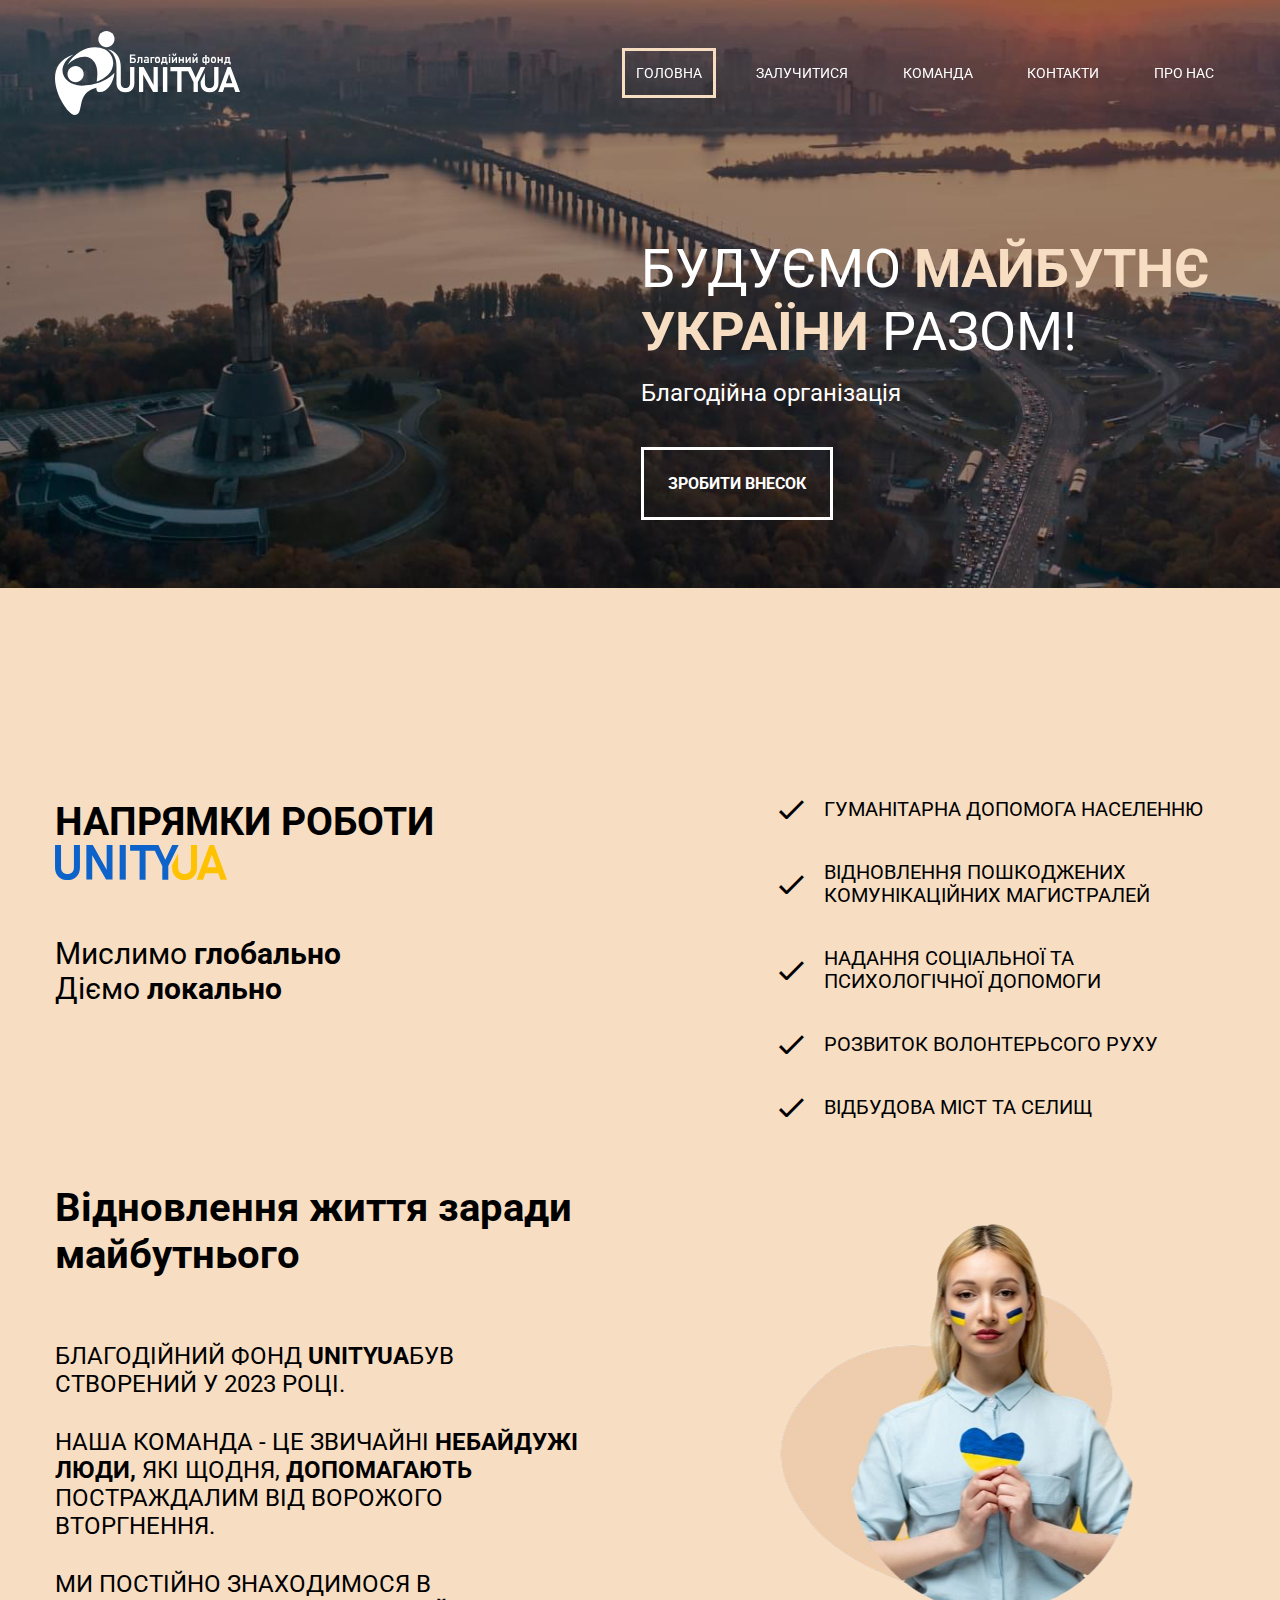
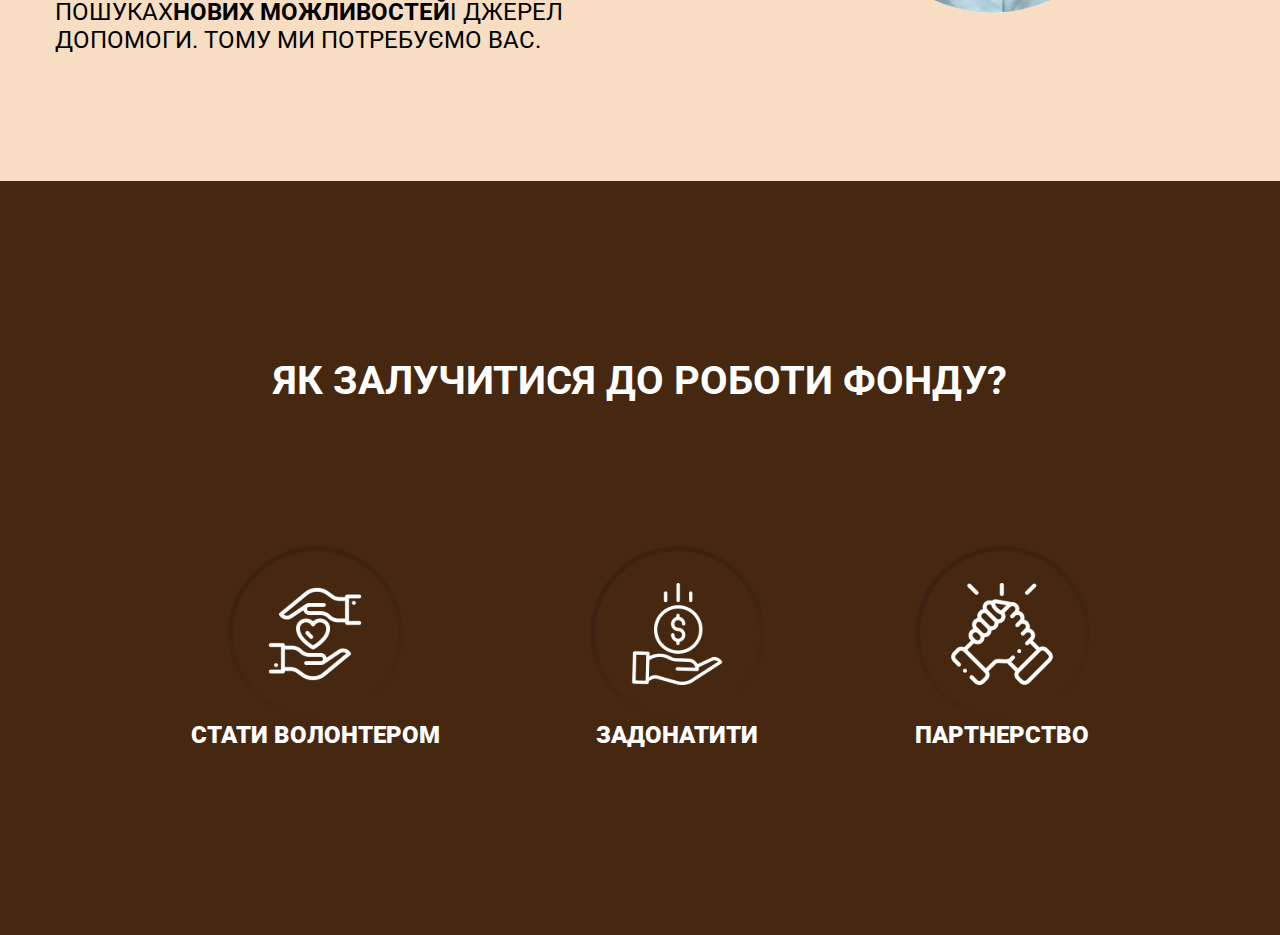
==== home.html @ 09c3c8ae "Add files via upload" ====
<!DOCTYPE html>
<html lang="en">

<head>
	<title>HomePage</title>
	<meta charset="UTF-8">
	<meta name="format-detection" content="telephone=no">
	<!-- <style>body{opacity: 0;}</style> -->
	<link rel="stylesheet" href="css/style.min.css?_v=20231229231020">
	<link rel="shortcut icon" href="favicon.ico">
	<!-- <meta name="robots" content="noindex, nofollow"> -->
	<meta name="viewport" content="width=device-width, initial-scale=1.0">
</head>

<body>
	<div class="wrapper">
		<header class="header">
			<div class="header__container">
				<a href="#" class="header__logo"><img src="img/logo.svg" alt=""></a>
				<div class="header__menu menu">
					<nav class="menu__body">
						<ul class="menu__list">
							<li class="menu__item"><a href="" class="menu__link active">Головна</a></li>
							<li class="menu__item"><a href="" class="menu__link">залучитися</a></li>
							<li class="menu__item"><a href="" class="menu__link">команда</a></li>
							<li class="menu__item"><a href="" class="menu__link">Контакти</a></li>
							<li class="menu__item"><a href="" class="menu__link">Про нас
								</a></li>
						</ul>
					</nav>
					<button type="button" class="menu__icon icon-menu"><span></span></button>
				</div>
			</div>
		</header>
		<main class="page">
			<section class="main-block">
				<div class="main-block__bg">
					<img src="img/main-block/bg.jpg" alt="bg">
				</div>
				<div class="main-block__container">
					<div class="main-block__content">
						<h1 class="main-block__title">Будуємо <span>майбутнє України </span>разом!</h1>
						<div class="main-block__label">Благодійна організація </div>
						<button type="button" class="main-block__btn">ЗРОБИТИ ВНЕСОК</button>
					</div>
				</div>
			</section>
			<section class="job-direction">
				<div class="job-direction__container">
					<div class="job-direction__row">
						<div class="job-direction__left-side">
							<h2 class="job-direction__title">Напрямки роботи<br>
								<img src="img/job-direction/unityua.svg" alt="image">
							</h2>
							<div class="job-direction__phrase">Мислимо <span>глобально</span></div>
							<div class="job-direction__phrase">Діємо <span>локально</span></div>
						</div>
						<div class="job-direction__items">
							<div class="job-direction__item _icon-check">
								Гуманітарна допомога
								населенню
							</div>
							<div class="job-direction__item _icon-check">
								Відновлення пошкоджених
								комунікаційних магистралей
							</div>
							<div class="job-direction__item _icon-check">
								Надання соціальної та
								психологічної допомоги
							</div>
							<div class="job-direction__item _icon-check">
								Розвиток волонтерьсого руху
							</div>
							<div class="job-direction__item _icon-check">
								Відбудова міст та селищ
							</div>
						</div>
					</div>
					<div class="job-direction__row">
						<div class="job-direction__info info-job">
							<h3 class="info-job__title">Відновлення життя заради майбутнього</h3>
							<div class="info-job__text">
								<p>Благодійний фонд <span>UnityUA</span>був створений у 2023 році.</p>
								<p>Наша команда - це звичайні <span>небайдужі люди,</span> які щодня, <span>допомагають </span>постраждалим від ворожого вторгнення. </p>
								<p>Ми постійно знаходимося в пошуках<span>нових можливостей</span>і джерел допомоги. Тому ми потребуємо вас.</p>
							</div>
						</div>
						<img src="img/job-direction/girl.png" class="job-direction__image" alt="girl">
					</div>
				</div>
			</section>
			<section class="fond-steps">
				<div class="fond-steps__container">
					<h2 class="fond-steps__title">Як залучитися до роботи фонду?</h2>
					<div class="fond-steps__items">
						<div class="fond-steps__item">
							<div class="fond-steps__icon">
								<img src="img/fond-steps/volunteering.svg" alt="icon">
							</div>
							<div class="fond-steps__label">Стати волонтером</div>
						</div>
						<div class="fond-steps__item">
							<div class="fond-steps__icon">
								<img src="img/fond-steps/donate.svg" alt="icon">
							</div>
							<div class="fond-steps__label">Задонатити</div>
						</div>
						<div class="fond-steps__item">
							<div class="fond-steps__icon">
								<img src="img/fond-steps/partnership.svg" alt="icon">
							</div>
							<div class="fond-steps__label">Партнерство</div>
						</div>
					</div>
				</div>
			</section>
		</main>
		<footer class="footer">
			<div class="footer__container">
			</div>
		</footer>
	</div>
	<script src="js/app.min.js?_v=20231229231020"></script>
</body>

</html>
---- css/style.min.css ----
@charset "UTF-8";@import url(https://fonts.googleapis.com/css?family=Roboto:regular,700&display=swap);@import url(https://fonts.googleapis.com/css?family=Inter:regular,700,900&display=swap);@font-face{font-family:icons;font-display:swap;src:url(../fonts/icons.woff2) format("woff2"),url(../fonts/icons.woff) format("woff");font-weight:400;font-style:normal}[class*=_icon-]:before{font-family:icons;font-style:normal;font-weight:400;font-variant:normal;text-transform:none;line-height:1;-webkit-font-smoothing:antialiased;-moz-osx-font-smoothing:grayscale}[class*=_icon-]:before{display:block}._icon-check:before{content:"\e900"}._icon-fb:before{content:"\e901"}._icon-inst:before{content:"\e902"}*{padding:0;margin:0;border:0}*,::after,::before{-webkit-box-sizing:border-box;box-sizing:border-box}::after,::before{display:inline-block}body,html{height:100%;min-width:375px}body{color:#000;line-height:1;font-family:Roboto;font-size:1rem;-ms-text-size-adjust:100%;-moz-text-size-adjust:100%;-webkit-text-size-adjust:100%;-webkit-font-smoothing:antialiased;-moz-osx-font-smoothing:grayscale}button,input,textarea{font-family:Roboto;font-size:inherit;line-height:inherit}button{cursor:pointer;color:inherit;background-color:transparent}a{display:inline-block;color:inherit;text-decoration:none}ul li{list-style:none}img{vertical-align:top}h1,h2,h3,h4,h5,h6{font-weight:inherit;font-size:inherit}body{background-color:#f7ddc2}.lock body{overflow:hidden;-ms-touch-action:none;touch-action:none;-ms-scroll-chaining:none;overscroll-behavior:none}.wrapper{min-height:100%;display:-webkit-box;display:-ms-flexbox;display:flex;-webkit-box-orient:vertical;-webkit-box-direction:normal;-ms-flex-direction:column;flex-direction:column;overflow:hidden}.wrapper>main{-webkit-box-flex:1;-ms-flex:1 1 auto;flex:1 1 auto}.wrapper>*{min-width:0}[class*=__container]{max-width:75rem;margin:0 auto;padding:0 .9375rem}.menu__list{display:-webkit-box;display:-ms-flexbox;display:flex;-webkit-box-align:center;-ms-flex-align:center;align-items:center;-ms-flex-wrap:wrap;flex-wrap:wrap}.menu__link{color:#fff;font-size:14px;font-weight:400;line-height:normal;text-transform:uppercase;padding:1.125rem .875rem}.menu-open .menu__link{color:#000}.menu__link.active{outline:3px solid #f7ddc2}.icon-menu{display:none}.ibg{width:100%;height:100%;-o-object-fit:cover;object-fit:cover}.ibg--top{-o-object-position:top;object-position:top}.ibg--bottom{-o-object-position:bottom;object-position:bottom}.ibg--left{-o-object-position:left;object-position:left}.ibg--right{-o-object-position:right;object-position:right}.ibg--contain{-o-object-fit:contain;object-fit:contain}.header{position:fixed;width:100%;z-index:50;left:0;top:0;-webkit-transition:all .3s;transition:all .3s}.header._header-scroll{background-color:rgba(0,0,0,.3490196078);-webkit-backdrop-filter:blur(10px);backdrop-filter:blur(10px)}.header__container{min-height:9.125rem;padding-top:.3125rem;padding-bottom:.3125rem;display:-webkit-box;display:-ms-flexbox;display:flex;-webkit-box-align:center;-ms-flex-align:center;align-items:center;-webkit-box-pack:justify;-ms-flex-pack:justify;justify-content:space-between;-webkit-column-gap:1.5625rem;-moz-column-gap:1.5625rem;column-gap:1.5625rem}._header-scroll .header__container{min-height:4.375rem}.header__logo{position:relative;z-index:1}.header__logo img{max-width:100%}.main-block{position:relative}.main-block__bg{position:absolute;width:100%;height:100%;top:0;left:0}.main-block__bg img{position:absolute;width:100%;height:100%;top:0;left:0;-o-object-fit:cover;object-fit:cover;-o-object-position:top;object-position:top}.main-block__container{position:relative;z-index:1;padding-bottom:5.3125%}.main-block__content{margin-left:auto;max-width:36.5rem}.main-block__title{opacity:0;-webkit-transform:translate(0,100px);-ms-transform:translate(0,100px);transform:translate(0,100px);-webkit-transition:all 1s;transition:all 1s;color:#fff;font-weight:400;line-height:normal;text-transform:uppercase}.loaded .main-block__title{opacity:1;-webkit-transform:translate(0,0);-ms-transform:translate(0,0);transform:translate(0,0)}.main-block__title span{color:#f7ddc2;font-weight:700;line-height:normal;text-transform:uppercase}.main-block__title:not(:last-child){margin-bottom:1rem}.main-block__label{opacity:0;-webkit-transform:translate(0,100px);-ms-transform:translate(0,100px);transform:translate(0,100px);-webkit-transition:all 1.45s;transition:all 1.45s;color:#fff;font-weight:400;line-height:normal}.loaded .main-block__label{opacity:1;-webkit-transform:translate(0,0);-ms-transform:translate(0,0);transform:translate(0,0)}.main-block__btn{-webkit-transition:all .3s;transition:all .3s;border:3px solid #fff;color:#fff;font-weight:700;line-height:normal}.loaded .main-block__btn{-webkit-animation:animation .75s linear;animation:animation .75s linear}.job-direction__container{display:-ms-grid;display:grid}.job-direction__row:nth-child(1){display:-webkit-box;display:-ms-flexbox;display:flex;-webkit-box-align:start;-ms-flex-align:start;align-items:flex-start;-webkit-box-pack:justify;-ms-flex-pack:justify;justify-content:space-between}.job-direction__row:nth-child(2){display:-webkit-box;display:-ms-flexbox;display:flex;-webkit-box-align:center;-ms-flex-align:center;align-items:center}.job-direction__title{color:#000;font-weight:700;line-height:normal;text-transform:uppercase}.job-direction__title img{max-width:100%}.job-direction__phrase{color:#000;font-weight:400;line-height:normal}.job-direction__phrase span{font-weight:700}.job-direction__items{max-width:27.875rem;display:-ms-grid;display:grid}.job-direction__item{display:-webkit-box;display:-ms-flexbox;display:flex;-webkit-box-align:center;-ms-flex-align:center;align-items:center;color:#000;font-weight:400;line-height:normal;text-transform:uppercase}.job-direction__info{max-width:48.125rem;width:100%;position:relative;z-index:1}.job-direction__image{text-align:center;max-width:100%}.info-job{display:-ms-grid;display:grid}.info-job__title{color:#000;font-weight:700;line-height:normal}.info-job__text{max-width:33.75rem;display:-ms-grid;display:grid;color:#000;font-weight:400;line-height:normal;text-transform:uppercase}.info-job__text span{font-weight:700}.fond-steps{background-color:#462710}.fond-steps__title{color:#fff;text-align:center;font-weight:700;line-height:normal;text-transform:uppercase}.fond-steps__items{display:-webkit-box;display:-ms-flexbox;display:flex;-webkit-box-align:center;-ms-flex-align:center;align-items:center;-webkit-box-pack:center;-ms-flex-pack:center;justify-content:center;-ms-flex-wrap:wrap;flex-wrap:wrap;row-gap:1.5625rem}.fond-steps__item{display:-webkit-box;display:-ms-flexbox;display:flex;-webkit-box-orient:vertical;-webkit-box-direction:normal;-ms-flex-direction:column;flex-direction:column;-webkit-box-pack:center;-ms-flex-pack:center;justify-content:center;-webkit-box-align:center;-ms-flex-align:center;align-items:center}.fond-steps__icon{display:-webkit-box;display:-ms-flexbox;display:flex;-webkit-box-pack:center;-ms-flex-pack:center;justify-content:center;-webkit-box-align:center;-ms-flex-align:center;align-items:center;width:10.9375rem;height:10.9375rem;-webkit-box-flex:0;-ms-flex:0 0 10.9375rem;flex:0 0 10.9375rem;background:url(../img/fond-steps/circle.svg) 0 0/100% no-repeat}.fond-steps__icon img{max-width:100%}.fond-steps__label{color:#fff;font-weight:900;line-height:normal;text-transform:uppercase}@-webkit-keyframes animation{0%{opacity:0;-webkit-transform:translate(0,100px);transform:translate(0,100px)}100%{opacity:1;-webkit-transform:translate(0,0);transform:translate(0,0)}}@keyframes animation{0%{opacity:0;-webkit-transform:translate(0,100px);transform:translate(0,100px)}100%{opacity:1;-webkit-transform:translate(0,0);transform:translate(0,0)}}@media (min-width:47.99875em){.job-direction__image{-webkit-transform:translate(-14%,0);-ms-transform:translate(-14%,0);transform:translate(-14%,0)}}@media (min-width:62em){.header__logo img{width:11.5625rem}}@media (min-width:75em){.menu__list{-webkit-column-gap:2rem;-moz-column-gap:2rem;column-gap:2rem}.main-block__container{padding-top:14.8125rem}.main-block__title{font-size:3.375rem}.main-block__title span{font-size:3.375rem}.main-block__label{font-size:1.5rem}.main-block__label:not(:last-child){margin-bottom:2.5rem}.main-block__btn{padding:1.5rem}.job-direction__container{padding-top:13.125rem}.job-direction__container{padding-bottom:7.9375rem}.job-direction__container{row-gap:4.0625rem}.job-direction__row:nth-child(1){-webkit-column-gap:1.875rem;-moz-column-gap:1.875rem;column-gap:1.875rem}.job-direction__title:not(:last-child){margin-bottom:2.75rem}.job-direction__items{row-gap:2.5rem}.info-job{row-gap:4rem}.info-job__title{font-size:2.5rem}.info-job__text{row-gap:1.875rem}.info-job__text{font-size:1.5rem}.fond-steps__container{padding-top:11rem}.fond-steps__container{padding-bottom:11.625rem}.fond-steps__title{font-size:2.5rem}.fond-steps__title:not(:last-child){margin-bottom:8.875rem}.fond-steps__items{-webkit-column-gap:9.375rem;-moz-column-gap:9.375rem;column-gap:9.375rem}.fond-steps__label{font-size:1.5rem}}@media (min-width:120em){.menu__link{padding-top:1.125rem}.menu__link{padding-bottom:1.125rem}.menu__link{padding-left:.875rem}.menu__link{padding-right:.875rem}.job-direction__title{font-size:3.25rem}.job-direction__title img{width:18.25rem}.job-direction__phrase{font-size:2.5rem}.job-direction__item{font-size:1.5rem}.job-direction__item{-webkit-column-gap:1.5rem;-moz-column-gap:1.5rem;column-gap:1.5rem}.job-direction__item::before{font-size:1.5rem}}@media (max-width:62em){.menu__link{padding-top:.75rem}.menu__link{padding-bottom:.75rem}.menu__link{padding-left:.625rem}.menu__link{padding-right:.625rem}}@media (max-width:48em){.header__logo img{width:6.25rem}.job-direction__item{font-size:1rem}}@media (max-width:56.25em){.job-direction__title{font-size:2rem}.job-direction__title img{width:6.25rem}.job-direction__phrase{font-size:1.5rem}.job-direction__item{-webkit-column-gap:1rem;-moz-column-gap:1rem;column-gap:1rem}.job-direction__item::before{font-size:1rem}}@media (max-width:47.99875em){.menu__body{position:fixed;width:100%;height:100vh;left:-100%;top:0;overflow:auto;padding:5.625rem .9375rem .9375rem 1.875rem;-webkit-transition:left .3s;transition:left .3s;background-color:#fff}.menu__body::before{content:"";position:fixed;width:100%;height:4.375rem;left:-100%;top:0;-webkit-transition:left .3s;transition:left .3s;z-index:2;background-color:#463d42}.menu-open .menu__body{left:0}.menu-open .menu__body::before{left:0}.menu__list{-webkit-box-orient:vertical;-webkit-box-direction:normal;-ms-flex-direction:column;flex-direction:column;row-gap:1.5625rem}.menu__link{font-size:1.25rem}.icon-menu{display:block;position:relative;width:1.875rem;height:1.125rem;z-index:5}.icon-menu span,.icon-menu::after,.icon-menu::before{content:"";-webkit-transition:all .3s ease 0s;transition:all .3s ease 0s;right:0;position:absolute;width:100%;height:.125rem;background-color:#fff}.icon-menu::before{top:0}.icon-menu::after{bottom:0}.icon-menu span{top:calc(50% - .0625rem)}.menu-open .icon-menu span{width:0}.menu-open .icon-menu::before{top:calc(50% - .0625rem);-webkit-transform:rotate(-45deg);-ms-transform:rotate(-45deg);transform:rotate(-45deg)}.menu-open .icon-menu::after{bottom:calc(50% - .0625rem);-webkit-transform:rotate(45deg);-ms-transform:rotate(45deg);transform:rotate(45deg)}.header__container{min-height:4.375rem}.job-direction__row:nth-child(1){-webkit-box-orient:vertical;-webkit-box-direction:normal;-ms-flex-direction:column;flex-direction:column;row-gap:1.25rem}.job-direction__row:nth-child(2){-webkit-box-orient:vertical;-webkit-box-direction:normal;-ms-flex-direction:column;flex-direction:column;row-gap:1.25rem}.job-direction__info{-webkit-box-ordinal-group:3;-ms-flex-order:2;order:2}.job-direction__image{-webkit-box-ordinal-group:2;-ms-flex-order:1;order:1}}@media (max-width:47.99875em) and (any-hover:none){.icon-menu{cursor:default}}@media (max-width:23.4375em){.menu__list{-webkit-column-gap:1.75rem;-moz-column-gap:1.75rem;column-gap:1.75rem}.main-block__container{padding-top:12.5rem}.main-block__title{font-size:2.25rem}.main-block__title span{font-size:2.25rem}.main-block__label{font-size:1.125rem}.main-block__label:not(:last-child){margin-bottom:1.5625rem}.main-block__btn{padding:1rem}.job-direction__container{padding-top:2.8125rem}.job-direction__container{padding-bottom:3.75rem}.job-direction__container{row-gap:1.875rem}.job-direction__row:nth-child(1){-webkit-column-gap:1.25rem;-moz-column-gap:1.25rem;column-gap:1.25rem}.job-direction__title:not(:last-child){margin-bottom:1.5625rem}.job-direction__items{row-gap:1.25rem}.info-job{row-gap:1.5625rem}.info-job__title{font-size:1.75rem}.info-job__text{row-gap:.9375rem}.info-job__text{font-size:1rem}.fond-steps__container{padding-top:2.1875rem}.fond-steps__container{padding-bottom:2.1875rem}.fond-steps__title{font-size:1.25rem}.fond-steps__title:not(:last-child){margin-bottom:1.875rem}.fond-steps__items{-webkit-column-gap:1.25rem;-moz-column-gap:1.25rem;column-gap:1.25rem}.fond-steps__label{font-size:1.25rem}}@media (min-width:23.4375em) and (max-width:75em){@supports ((-moz-column-gap:clamp(1.75rem ,1.6363636364rem + 0.4848484848vw ,2rem)) or (column-gap:clamp(1.75rem ,1.6363636364rem + 0.4848484848vw ,2rem))){.menu__list{-webkit-column-gap:clamp(1.75rem ,1.6363636364rem + .4848484848vw ,2rem);-moz-column-gap:clamp(1.75rem ,1.6363636364rem + .4848484848vw ,2rem);column-gap:clamp(1.75rem ,1.6363636364rem + .4848484848vw ,2rem)}}@supports not ((-moz-column-gap:clamp(1.75rem ,1.6363636364rem + 0.4848484848vw ,2rem)) or (column-gap:clamp(1.75rem ,1.6363636364rem + 0.4848484848vw ,2rem))){.menu__list{-webkit-column-gap:calc(1.75rem + .25 * (100vw - 23.4375rem)/ 51.5625);-moz-column-gap:calc(1.75rem + .25 * (100vw - 23.4375rem)/ 51.5625);column-gap:calc(1.75rem + .25 * (100vw - 23.4375rem)/ 51.5625)}}@supports (padding-top:clamp(12.5rem ,11.4488636364rem + 4.4848484848vw ,14.8125rem)){.main-block__container{padding-top:clamp(12.5rem ,11.4488636364rem + 4.4848484848vw ,14.8125rem)}}@supports not (padding-top:clamp(12.5rem ,11.4488636364rem + 4.4848484848vw ,14.8125rem)){.main-block__container{padding-top:calc(12.5rem + 2.3125 * (100vw - 23.4375rem)/ 51.5625)}}@supports (font-size:clamp(2.25rem ,1.7386363636rem + 2.1818181818vw ,3.375rem)){.main-block__title{font-size:clamp(2.25rem ,1.7386363636rem + 2.1818181818vw ,3.375rem)}}@supports not (font-size:clamp(2.25rem ,1.7386363636rem + 2.1818181818vw ,3.375rem)){.main-block__title{font-size:calc(2.25rem + 1.125 * (100vw - 23.4375rem)/ 51.5625)}}@supports (font-size:clamp(2.25rem ,1.7386363636rem + 2.1818181818vw ,3.375rem)){.main-block__title span{font-size:clamp(2.25rem ,1.7386363636rem + 2.1818181818vw ,3.375rem)}}@supports not (font-size:clamp(2.25rem ,1.7386363636rem + 2.1818181818vw ,3.375rem)){.main-block__title span{font-size:calc(2.25rem + 1.125 * (100vw - 23.4375rem)/ 51.5625)}}@supports (font-size:clamp(1.125rem ,0.9545454545rem + 0.7272727273vw ,1.5rem)){.main-block__label{font-size:clamp(1.125rem ,.9545454545rem + .7272727273vw ,1.5rem)}}@supports not (font-size:clamp(1.125rem ,0.9545454545rem + 0.7272727273vw ,1.5rem)){.main-block__label{font-size:calc(1.125rem + .375 * (100vw - 23.4375rem)/ 51.5625)}}@supports (margin-bottom:clamp(1.5625rem ,1.1363636364rem + 1.8181818182vw ,2.5rem)){.main-block__label:not(:last-child){margin-bottom:clamp(1.5625rem ,1.1363636364rem + 1.8181818182vw ,2.5rem)}}@supports not (margin-bottom:clamp(1.5625rem ,1.1363636364rem + 1.8181818182vw ,2.5rem)){.main-block__label:not(:last-child){margin-bottom:calc(1.5625rem + .9375 * (100vw - 23.4375rem)/ 51.5625)}}@supports (padding:clamp(1rem ,0.7727272727rem + 0.9696969697vw ,1.5rem)){.main-block__btn{padding:clamp(1rem ,.7727272727rem + .9696969697vw ,1.5rem)}}@supports not (padding:clamp(1rem ,0.7727272727rem + 0.9696969697vw ,1.5rem)){.main-block__btn{padding:calc(1rem + .5 * (100vw - 23.4375rem)/ 51.5625)}}@supports (padding-top:clamp(2.8125rem ,-1.875rem + 20vw ,13.125rem)){.job-direction__container{padding-top:clamp(2.8125rem ,-1.875rem + 20vw ,13.125rem)}}@supports not (padding-top:clamp(2.8125rem ,-1.875rem + 20vw ,13.125rem)){.job-direction__container{padding-top:calc(2.8125rem + 10.3125 * (100vw - 23.4375rem)/ 51.5625)}}@supports (padding-bottom:clamp(3.75rem ,1.8465909091rem + 8.1212121212vw ,7.9375rem)){.job-direction__container{padding-bottom:clamp(3.75rem ,1.8465909091rem + 8.1212121212vw ,7.9375rem)}}@supports not (padding-bottom:clamp(3.75rem ,1.8465909091rem + 8.1212121212vw ,7.9375rem)){.job-direction__container{padding-bottom:calc(3.75rem + 4.1875 * (100vw - 23.4375rem)/ 51.5625)}}@supports (row-gap:clamp(1.875rem ,0.8806818182rem + 4.2424242424vw ,4.0625rem)){.job-direction__container{row-gap:clamp(1.875rem ,.8806818182rem + 4.2424242424vw ,4.0625rem)}}@supports not (row-gap:clamp(1.875rem ,0.8806818182rem + 4.2424242424vw ,4.0625rem)){.job-direction__container{row-gap:calc(1.875rem + 2.1875 * (100vw - 23.4375rem)/ 51.5625)}}@supports ((-moz-column-gap:clamp(1.25rem ,0.9659090909rem + 1.2121212121vw ,1.875rem)) or (column-gap:clamp(1.25rem ,0.9659090909rem + 1.2121212121vw ,1.875rem))){.job-direction__row:nth-child(1){-webkit-column-gap:clamp(1.25rem ,.9659090909rem + 1.2121212121vw ,1.875rem);-moz-column-gap:clamp(1.25rem ,.9659090909rem + 1.2121212121vw ,1.875rem);column-gap:clamp(1.25rem ,.9659090909rem + 1.2121212121vw ,1.875rem)}}@supports not ((-moz-column-gap:clamp(1.25rem ,0.9659090909rem + 1.2121212121vw ,1.875rem)) or (column-gap:clamp(1.25rem ,0.9659090909rem + 1.2121212121vw ,1.875rem))){.job-direction__row:nth-child(1){-webkit-column-gap:calc(1.25rem + .625 * (100vw - 23.4375rem)/ 51.5625);-moz-column-gap:calc(1.25rem + .625 * (100vw - 23.4375rem)/ 51.5625);column-gap:calc(1.25rem + .625 * (100vw - 23.4375rem)/ 51.5625)}}@supports (margin-bottom:clamp(1.5625rem ,1.0227272727rem + 2.303030303vw ,2.75rem)){.job-direction__title:not(:last-child){margin-bottom:clamp(1.5625rem ,1.0227272727rem + 2.303030303vw ,2.75rem)}}@supports not (margin-bottom:clamp(1.5625rem ,1.0227272727rem + 2.303030303vw ,2.75rem)){.job-direction__title:not(:last-child){margin-bottom:calc(1.5625rem + 1.1875 * (100vw - 23.4375rem)/ 51.5625)}}@supports (row-gap:clamp(1.25rem ,0.6818181818rem + 2.4242424242vw ,2.5rem)){.job-direction__items{row-gap:clamp(1.25rem ,.6818181818rem + 2.4242424242vw ,2.5rem)}}@supports not (row-gap:clamp(1.25rem ,0.6818181818rem + 2.4242424242vw ,2.5rem)){.job-direction__items{row-gap:calc(1.25rem + 1.25 * (100vw - 23.4375rem)/ 51.5625)}}@supports (row-gap:clamp(1.5625rem ,0.4545454545rem + 4.7272727273vw ,4rem)){.info-job{row-gap:clamp(1.5625rem ,.4545454545rem + 4.7272727273vw ,4rem)}}@supports not (row-gap:clamp(1.5625rem ,0.4545454545rem + 4.7272727273vw ,4rem)){.info-job{row-gap:calc(1.5625rem + 2.4375 * (100vw - 23.4375rem)/ 51.5625)}}@supports (font-size:clamp(1.75rem ,1.4090909091rem + 1.4545454545vw ,2.5rem)){.info-job__title{font-size:clamp(1.75rem ,1.4090909091rem + 1.4545454545vw ,2.5rem)}}@supports not (font-size:clamp(1.75rem ,1.4090909091rem + 1.4545454545vw ,2.5rem)){.info-job__title{font-size:calc(1.75rem + .75 * (100vw - 23.4375rem)/ 51.5625)}}@supports (row-gap:clamp(0.9375rem ,0.5113636364rem + 1.8181818182vw ,1.875rem)){.info-job__text{row-gap:clamp(.9375rem ,.5113636364rem + 1.8181818182vw ,1.875rem)}}@supports not (row-gap:clamp(0.9375rem ,0.5113636364rem + 1.8181818182vw ,1.875rem)){.info-job__text{row-gap:calc(.9375rem + .9375 * (100vw - 23.4375rem)/ 51.5625)}}@supports (font-size:clamp(1rem ,0.7727272727rem + 0.9696969697vw ,1.5rem)){.info-job__text{font-size:clamp(1rem ,.7727272727rem + .9696969697vw ,1.5rem)}}@supports not (font-size:clamp(1rem ,0.7727272727rem + 0.9696969697vw ,1.5rem)){.info-job__text{font-size:calc(1rem + .5 * (100vw - 23.4375rem)/ 51.5625)}}@supports (padding-top:clamp(2.1875rem ,-1.8181818182rem + 17.0909090909vw ,11rem)){.fond-steps__container{padding-top:clamp(2.1875rem ,-1.8181818182rem + 17.0909090909vw ,11rem)}}@supports not (padding-top:clamp(2.1875rem ,-1.8181818182rem + 17.0909090909vw ,11rem)){.fond-steps__container{padding-top:calc(2.1875rem + 8.8125 * (100vw - 23.4375rem)/ 51.5625)}}@supports (padding-bottom:clamp(2.1875rem ,-2.1022727273rem + 18.303030303vw ,11.625rem)){.fond-steps__container{padding-bottom:clamp(2.1875rem ,-2.1022727273rem + 18.303030303vw ,11.625rem)}}@supports not (padding-bottom:clamp(2.1875rem ,-2.1022727273rem + 18.303030303vw ,11.625rem)){.fond-steps__container{padding-bottom:calc(2.1875rem + 9.4375 * (100vw - 23.4375rem)/ 51.5625)}}@supports (font-size:clamp(1.25rem ,0.6818181818rem + 2.4242424242vw ,2.5rem)){.fond-steps__title{font-size:clamp(1.25rem ,.6818181818rem + 2.4242424242vw ,2.5rem)}}@supports not (font-size:clamp(1.25rem ,0.6818181818rem + 2.4242424242vw ,2.5rem)){.fond-steps__title{font-size:calc(1.25rem + 1.25 * (100vw - 23.4375rem)/ 51.5625)}}@supports (margin-bottom:clamp(1.875rem ,-1.3068181818rem + 13.5757575758vw ,8.875rem)){.fond-steps__title:not(:last-child){margin-bottom:clamp(1.875rem ,-1.3068181818rem + 13.5757575758vw ,8.875rem)}}@supports not (margin-bottom:clamp(1.875rem ,-1.3068181818rem + 13.5757575758vw ,8.875rem)){.fond-steps__title:not(:last-child){margin-bottom:calc(1.875rem + 7 * (100vw - 23.4375rem)/ 51.5625)}}@supports ((-moz-column-gap:clamp(1.25rem ,-2.4431818182rem + 15.7575757576vw ,9.375rem)) or (column-gap:clamp(1.25rem ,-2.4431818182rem + 15.7575757576vw ,9.375rem))){.fond-steps__items{-webkit-column-gap:clamp(1.25rem ,-2.4431818182rem + 15.7575757576vw ,9.375rem);-moz-column-gap:clamp(1.25rem ,-2.4431818182rem + 15.7575757576vw ,9.375rem);column-gap:clamp(1.25rem ,-2.4431818182rem + 15.7575757576vw ,9.375rem)}}@supports not ((-moz-column-gap:clamp(1.25rem ,-2.4431818182rem + 15.7575757576vw ,9.375rem)) or (column-gap:clamp(1.25rem ,-2.4431818182rem + 15.7575757576vw ,9.375rem))){.fond-steps__items{-webkit-column-gap:calc(1.25rem + 8.125 * (100vw - 23.4375rem)/ 51.5625);-moz-column-gap:calc(1.25rem + 8.125 * (100vw - 23.4375rem)/ 51.5625);column-gap:calc(1.25rem + 8.125 * (100vw - 23.4375rem)/ 51.5625)}}@supports (font-size:clamp(1.25rem ,1.1363636364rem + 0.4848484848vw ,1.5rem)){.fond-steps__label{font-size:clamp(1.25rem ,1.1363636364rem + .4848484848vw ,1.5rem)}}@supports not (font-size:clamp(1.25rem ,1.1363636364rem + 0.4848484848vw ,1.5rem)){.fond-steps__label{font-size:calc(1.25rem + .25 * (100vw - 23.4375rem)/ 51.5625)}}}@media (min-width:62em) and (max-width:120em){@supports (padding-top:clamp(0.75rem ,0.349137931rem + 0.6465517241vw ,1.125rem)){.menu__link{padding-top:clamp(.75rem ,.349137931rem + .6465517241vw ,1.125rem)}}@supports not (padding-top:clamp(0.75rem ,0.349137931rem + 0.6465517241vw ,1.125rem)){.menu__link{padding-top:calc(.75rem + .375 * (100vw - 62rem)/ 58)}}@supports (padding-bottom:clamp(0.75rem ,0.349137931rem + 0.6465517241vw ,1.125rem)){.menu__link{padding-bottom:clamp(.75rem ,.349137931rem + .6465517241vw ,1.125rem)}}@supports not (padding-bottom:clamp(0.75rem ,0.349137931rem + 0.6465517241vw ,1.125rem)){.menu__link{padding-bottom:calc(.75rem + .375 * (100vw - 62rem)/ 58)}}@supports (padding-left:clamp(0.625rem ,0.3577586207rem + 0.4310344828vw ,0.875rem)){.menu__link{padding-left:clamp(.625rem ,.3577586207rem + .4310344828vw ,.875rem)}}@supports not (padding-left:clamp(0.625rem ,0.3577586207rem + 0.4310344828vw ,0.875rem)){.menu__link{padding-left:calc(.625rem + .25 * (100vw - 62rem)/ 58)}}@supports (padding-right:clamp(0.625rem ,0.3577586207rem + 0.4310344828vw ,0.875rem)){.menu__link{padding-right:clamp(.625rem ,.3577586207rem + .4310344828vw ,.875rem)}}@supports not (padding-right:clamp(0.625rem ,0.3577586207rem + 0.4310344828vw ,0.875rem)){.menu__link{padding-right:calc(.625rem + .25 * (100vw - 62rem)/ 58)}}}@media (min-width:48em) and (max-width:62em){@supports (width:clamp(6.25rem ,-11.9642857143rem + 37.9464285714vw ,11.5625rem)){.header__logo img{width:clamp(6.25rem ,-11.9642857143rem + 37.9464285714vw ,11.5625rem)}}@supports not (width:clamp(6.25rem ,-11.9642857143rem + 37.9464285714vw ,11.5625rem)){.header__logo img{width:calc(6.25rem + 5.3125 * (100vw - 48rem)/ 14)}}}@media (min-width:56.25em) and (max-width:120em){@supports (font-size:clamp(2rem ,0.8970588235rem + 1.9607843137vw ,3.25rem)){.job-direction__title{font-size:clamp(2rem ,.8970588235rem + 1.9607843137vw ,3.25rem)}}@supports not (font-size:clamp(2rem ,0.8970588235rem + 1.9607843137vw ,3.25rem)){.job-direction__title{font-size:calc(2rem + 1.25 * (100vw - 56.25rem)/ 63.75)}}@supports (width:clamp(6.25rem ,-4.3382352941rem + 18.8235294118vw ,18.25rem)){.job-direction__title img{width:clamp(6.25rem ,-4.3382352941rem + 18.8235294118vw ,18.25rem)}}@supports not (width:clamp(6.25rem ,-4.3382352941rem + 18.8235294118vw ,18.25rem)){.job-direction__title img{width:calc(6.25rem + 12 * (100vw - 56.25rem)/ 63.75)}}@supports (font-size:clamp(1.5rem ,0.6176470588rem + 1.568627451vw ,2.5rem)){.job-direction__phrase{font-size:clamp(1.5rem ,.6176470588rem + 1.568627451vw ,2.5rem)}}@supports not (font-size:clamp(1.5rem ,0.6176470588rem + 1.568627451vw ,2.5rem)){.job-direction__phrase{font-size:calc(1.5rem + 1 * (100vw - 56.25rem)/ 63.75)}}@supports ((-moz-column-gap:clamp(1rem ,0.5588235294rem + 0.7843137255vw ,1.5rem)) or (column-gap:clamp(1rem ,0.5588235294rem + 0.7843137255vw ,1.5rem))){.job-direction__item{-webkit-column-gap:clamp(1rem ,.5588235294rem + .7843137255vw ,1.5rem);-moz-column-gap:clamp(1rem ,.5588235294rem + .7843137255vw ,1.5rem);column-gap:clamp(1rem ,.5588235294rem + .7843137255vw ,1.5rem)}}@supports not ((-moz-column-gap:clamp(1rem ,0.5588235294rem + 0.7843137255vw ,1.5rem)) or (column-gap:clamp(1rem ,0.5588235294rem + 0.7843137255vw ,1.5rem))){.job-direction__item{-webkit-column-gap:calc(1rem + .5 * (100vw - 56.25rem)/ 63.75);-moz-column-gap:calc(1rem + .5 * (100vw - 56.25rem)/ 63.75);column-gap:calc(1rem + .5 * (100vw - 56.25rem)/ 63.75)}}@supports (font-size:clamp(1rem ,0.5588235294rem + 0.7843137255vw ,1.5rem)){.job-direction__item::before{font-size:clamp(1rem ,.5588235294rem + .7843137255vw ,1.5rem)}}@supports not (font-size:clamp(1rem ,0.5588235294rem + 0.7843137255vw ,1.5rem)){.job-direction__item::before{font-size:calc(1rem + .5 * (100vw - 56.25rem)/ 63.75)}}}@media (min-width:48em) and (max-width:120em){@supports (font-size:clamp(1rem ,0.6666666667rem + 0.6944444444vw ,1.5rem)){.job-direction__item{font-size:clamp(1rem ,.6666666667rem + .6944444444vw ,1.5rem)}}@supports not (font-size:clamp(1rem ,0.6666666667rem + 0.6944444444vw ,1.5rem)){.job-direction__item{font-size:calc(1rem + .5 * (100vw - 48rem)/ 72)}}}@media (any-hover:hover){.menu__link:hover{outline:3px solid #f7ddc2}.main-block__btn:hover{background-color:#fff;color:#000}}
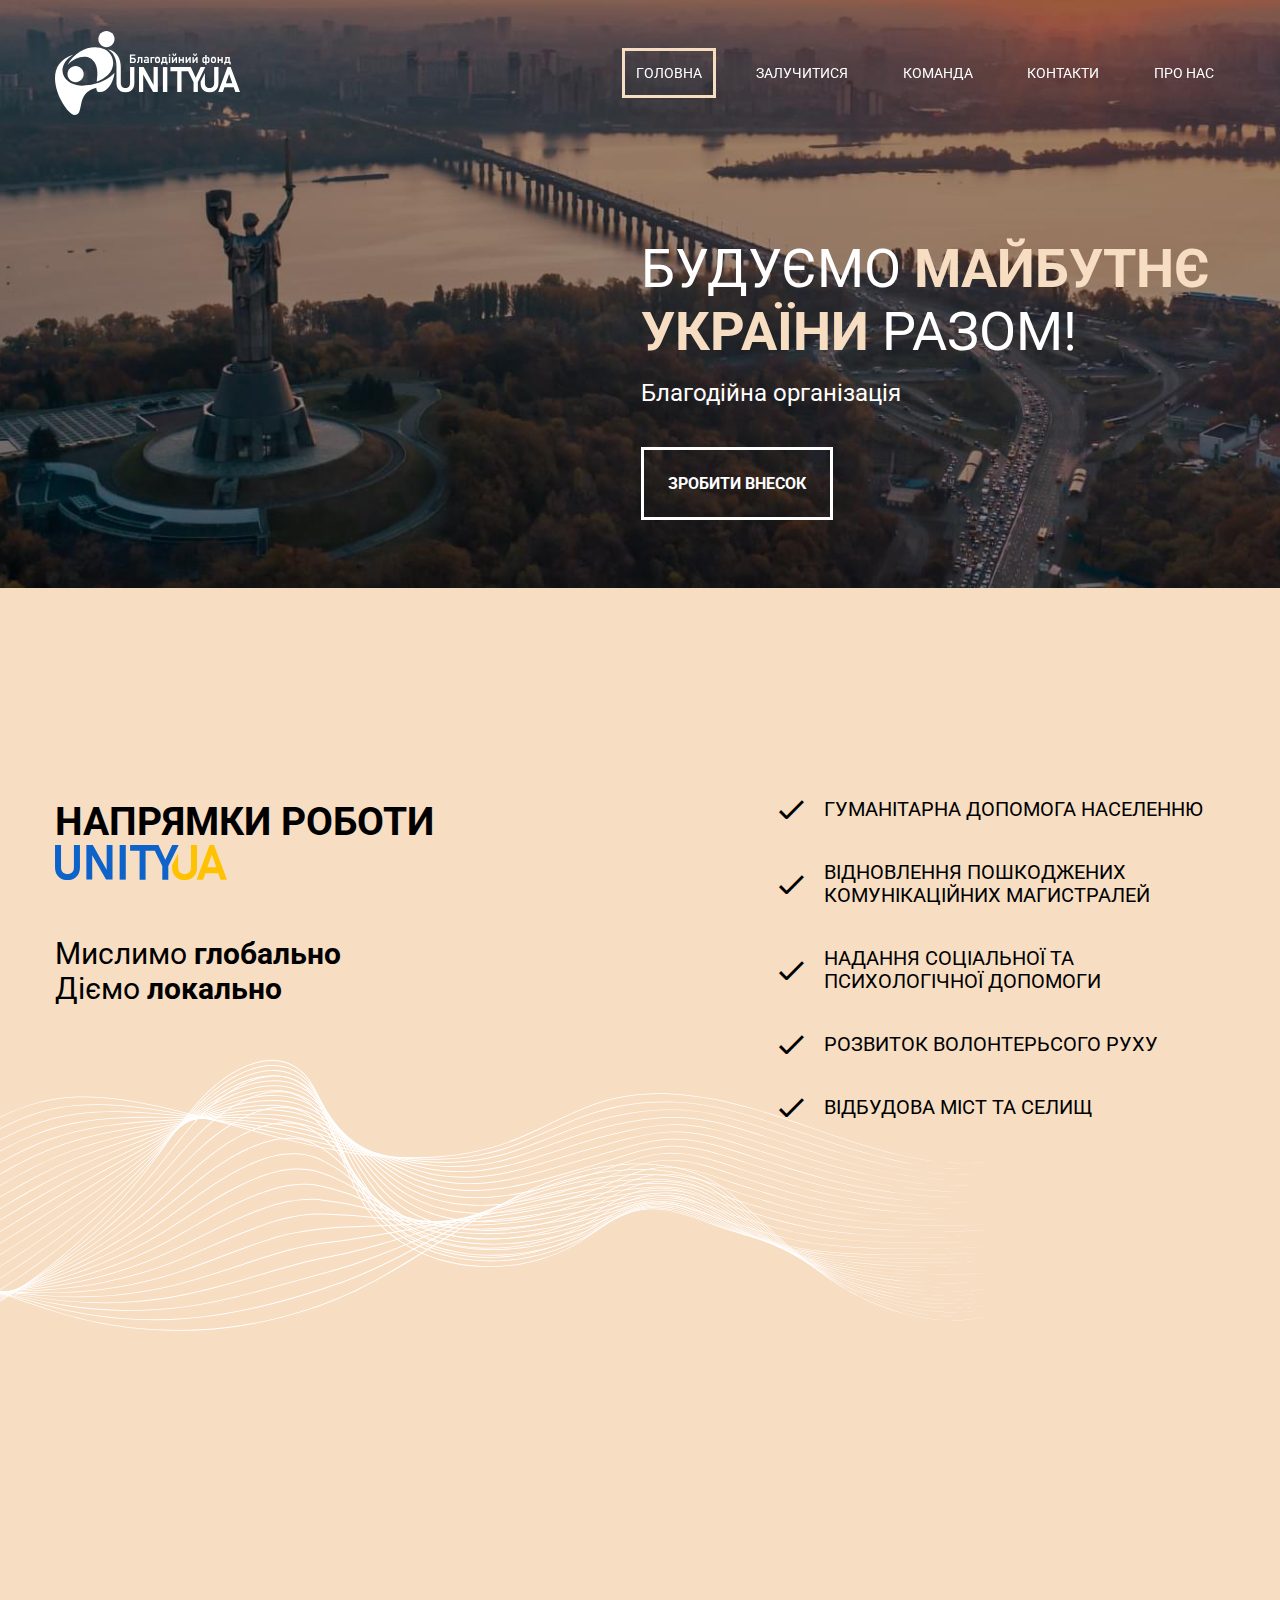
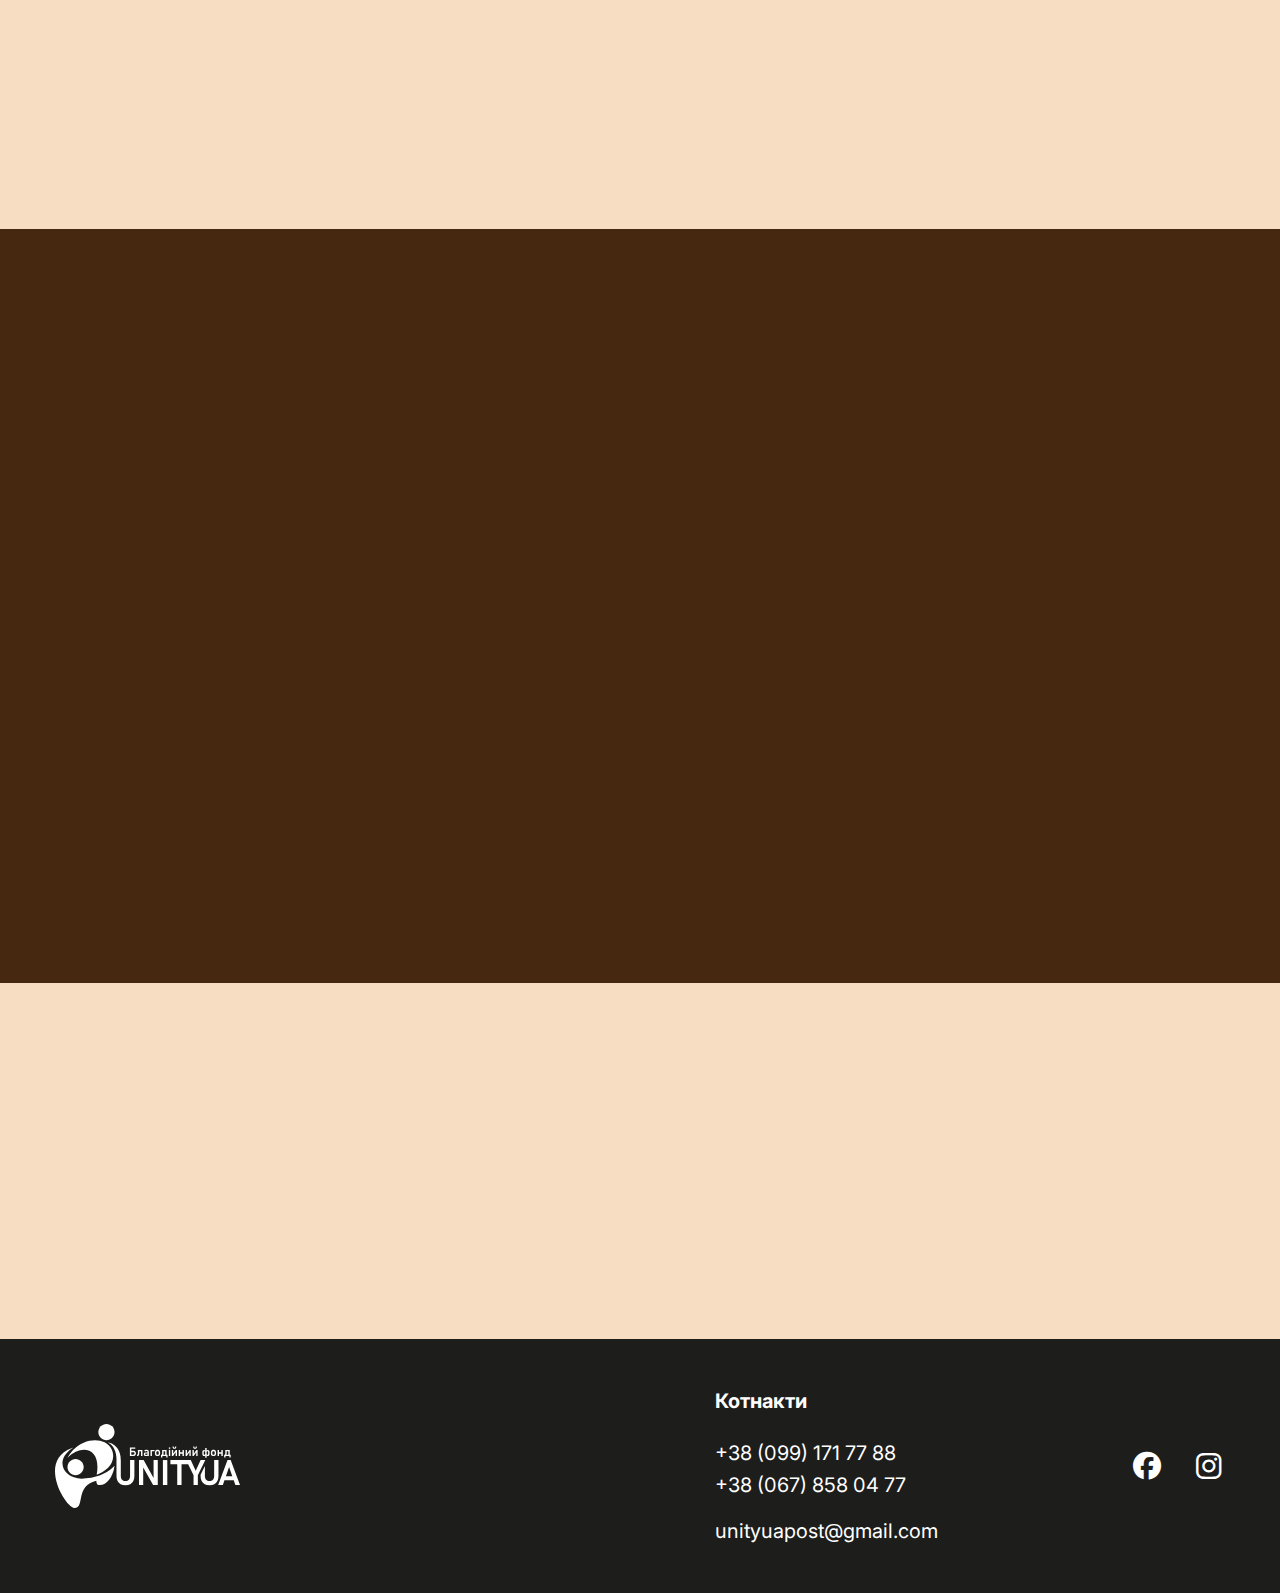
==== commit 3d29ff69: "Add files via upload" ====
--- a/home.html
+++ b/home.html
@@ -6,7 +6,7 @@
 	<meta charset="UTF-8">
 	<meta name="format-detection" content="telephone=no">
 	<!-- <style>body{opacity: 0;}</style> -->
-	<link rel="stylesheet" href="css/style.min.css?_v=20231229231020">
+	<link rel="stylesheet" href="css/style.min.css?_v=20231229235531">
 	<link rel="shortcut icon" href="favicon.ico">
 	<!-- <meta name="robots" content="noindex, nofollow"> -->
 	<meta name="viewport" content="width=device-width, initial-scale=1.0">
@@ -78,34 +78,34 @@
 					</div>
 					<div class="job-direction__row">
 						<div class="job-direction__info info-job">
-							<h3 class="info-job__title">Відновлення життя заради майбутнього</h3>
-							<div class="info-job__text">
+							<h3 data-aos="fade-right" data-aos-duration="1000" data-aos-easing="ease-in-out" data-aos-once="true" class="info-job__title">Відновлення життя заради майбутнього</h3>
+							<div data-aos="fade-up" data-aos-delay="200" data-aos-duration="1000" data-aos-easing="ease-in-out" data-aos-once="true" class="info-job__text">
 								<p>Благодійний фонд <span>UnityUA</span>був створений у 2023 році.</p>
 								<p>Наша команда - це звичайні <span>небайдужі люди,</span> які щодня, <span>допомагають </span>постраждалим від ворожого вторгнення. </p>
 								<p>Ми постійно знаходимося в пошуках<span>нових можливостей</span>і джерел допомоги. Тому ми потребуємо вас.</p>
 							</div>
 						</div>
-						<img src="img/job-direction/girl.png" class="job-direction__image" alt="girl">
+						<img data-aos="fade-left" data-aos-delay="50" data-aos-duration="1000" data-aos-easing="ease-in-out" data-aos-once="true" src="img/job-direction/girl-1.png" class="job-direction__image" alt="girl">
 					</div>
 				</div>
 			</section>
 			<section class="fond-steps">
 				<div class="fond-steps__container">
-					<h2 class="fond-steps__title">Як залучитися до роботи фонду?</h2>
+					<h2 data-aos="fade-up" data-aos-duration="1000" data-aos-easing="ease-in-out" data-aos-once="true" class="fond-steps__title">Як залучитися до роботи фонду?</h2>
 					<div class="fond-steps__items">
-						<div class="fond-steps__item">
+						<div data-aos="fade-up" data-aos-delay="100" data-aos-duration="1000" data-aos-easing="ease-in-out" data-aos-once="true" class="fond-steps__item">
 							<div class="fond-steps__icon">
 								<img src="img/fond-steps/volunteering.svg" alt="icon">
 							</div>
 							<div class="fond-steps__label">Стати волонтером</div>
 						</div>
-						<div class="fond-steps__item">
+						<div data-aos="fade-up" data-aos-delay="200" data-aos-duration="1000" data-aos-easing="ease-in-out" data-aos-once="true" class="fond-steps__item">
 							<div class="fond-steps__icon">
 								<img src="img/fond-steps/donate.svg" alt="icon">
 							</div>
 							<div class="fond-steps__label">Задонатити</div>
 						</div>
-						<div class="fond-steps__item">
+						<div data-aos="fade-up" data-aos-delay="300" data-aos-duration="1000" data-aos-easing="ease-in-out" data-aos-once="true" class="fond-steps__item">
 							<div class="fond-steps__icon">
 								<img src="img/fond-steps/partnership.svg" alt="icon">
 							</div>
@@ -114,13 +114,37 @@
 					</div>
 				</div>
 			</section>
+			<section class="contact-us">
+				<div class="contact-us__container">
+					<h2 data-aos-once="true" data-aos="fade-up" data-aos-duration="1000" class="contact-us__title">Зв'язатися з нами
+					</h2>
+					<form action="#" method="POST">
+						<input data-aos-once="true" data-aos="fade-up" data-aos-duration="1100" type="email" name="email" placeholder="E-mail" class="contact-us__input input">
+						<input data-aos-once="true" data-aos="fade-up" data-aos-duration="1150" data-aos-delay="150" type="tel" name="tel" placeholder="+380 __  ___  ____" class="contact-us__input input">
+						<button data-aos-once="true" data-aos="fade-up" data-aos-duration="1200" data-aos-delay="250" type="submit" class="contact-us__button">Надіслати</button>
+					</form>
+				</div>
+			</section>
 		</main>
 		<footer class="footer">
 			<div class="footer__container">
+				<a href="#" class="footer__logo">
+					<img src="img/logo.svg" alt="logo">
+				</a>
+				<div class="footer__contacts">
+					<h3 class="footer__contacts-title">Котнакти</h3>
+					<a href="tel:+380991717788" class="footer__phone-number">+38 (099) 171 77 88</a>
+					<a href="tel:380678580477" class="footer__phone-number">+38 (067) 858 04 77</a>
+					<a href="mailto:unityuapost@gmail.com" class="footer__email">unityuapost@gmail.com</a>
+				</div>
+				<div class="footer__socials">
+					<a href="#" class="footer__facebook _icon-fb"></a>
+					<a href="#" class="footer__instagram _icon-inst"></a>
+				</div>
 			</div>
 		</footer>
 	</div>
-	<script src="js/app.min.js?_v=20231229231020"></script>
+	<script src="js/app.min.js?_v=20231229235531"></script>
 </body>
 
 </html>--- a/css/style.min.css
+++ b/css/style.min.css
@@ -1 +1 @@
-@charset "UTF-8";@import url(https://fonts.googleapis.com/css?family=Roboto:regular,700&display=swap);@import url(https://fonts.googleapis.com/css?family=Inter:regular,700,900&display=swap);@font-face{font-family:icons;font-display:swap;src:url(../fonts/icons.woff2) format("woff2"),url(../fonts/icons.woff) format("woff");font-weight:400;font-style:normal}[class*=_icon-]:before{font-family:icons;font-style:normal;font-weight:400;font-variant:normal;text-transform:none;line-height:1;-webkit-font-smoothing:antialiased;-moz-osx-font-smoothing:grayscale}[class*=_icon-]:before{display:block}._icon-check:before{content:"\e900"}._icon-fb:before{content:"\e901"}._icon-inst:before{content:"\e902"}*{padding:0;margin:0;border:0}*,::after,::before{-webkit-box-sizing:border-box;box-sizing:border-box}::after,::before{display:inline-block}body,html{height:100%;min-width:375px}body{color:#000;line-height:1;font-family:Roboto;font-size:1rem;-ms-text-size-adjust:100%;-moz-text-size-adjust:100%;-webkit-text-size-adjust:100%;-webkit-font-smoothing:antialiased;-moz-osx-font-smoothing:grayscale}button,input,textarea{font-family:Roboto;font-size:inherit;line-height:inherit}button{cursor:pointer;color:inherit;background-color:transparent}a{display:inline-block;color:inherit;text-decoration:none}ul li{list-style:none}img{vertical-align:top}h1,h2,h3,h4,h5,h6{font-weight:inherit;font-size:inherit}body{background-color:#f7ddc2}.lock body{overflow:hidden;-ms-touch-action:none;touch-action:none;-ms-scroll-chaining:none;overscroll-behavior:none}.wrapper{min-height:100%;display:-webkit-box;display:-ms-flexbox;display:flex;-webkit-box-orient:vertical;-webkit-box-direction:normal;-ms-flex-direction:column;flex-direction:column;overflow:hidden}.wrapper>main{-webkit-box-flex:1;-ms-flex:1 1 auto;flex:1 1 auto}.wrapper>*{min-width:0}[class*=__container]{max-width:75rem;margin:0 auto;padding:0 .9375rem}.menu__list{display:-webkit-box;display:-ms-flexbox;display:flex;-webkit-box-align:center;-ms-flex-align:center;align-items:center;-ms-flex-wrap:wrap;flex-wrap:wrap}.menu__link{color:#fff;font-size:14px;font-weight:400;line-height:normal;text-transform:uppercase;padding:1.125rem .875rem}.menu-open .menu__link{color:#000}.menu__link.active{outline:3px solid #f7ddc2}.icon-menu{display:none}.ibg{width:100%;height:100%;-o-object-fit:cover;object-fit:cover}.ibg--top{-o-object-position:top;object-position:top}.ibg--bottom{-o-object-position:bottom;object-position:bottom}.ibg--left{-o-object-position:left;object-position:left}.ibg--right{-o-object-position:right;object-position:right}.ibg--contain{-o-object-fit:contain;object-fit:contain}.header{position:fixed;width:100%;z-index:50;left:0;top:0;-webkit-transition:all .3s;transition:all .3s}.header._header-scroll{background-color:rgba(0,0,0,.3490196078);-webkit-backdrop-filter:blur(10px);backdrop-filter:blur(10px)}.header__container{min-height:9.125rem;padding-top:.3125rem;padding-bottom:.3125rem;display:-webkit-box;display:-ms-flexbox;display:flex;-webkit-box-align:center;-ms-flex-align:center;align-items:center;-webkit-box-pack:justify;-ms-flex-pack:justify;justify-content:space-between;-webkit-column-gap:1.5625rem;-moz-column-gap:1.5625rem;column-gap:1.5625rem}._header-scroll .header__container{min-height:4.375rem}.header__logo{position:relative;z-index:1}.header__logo img{max-width:100%}.main-block{position:relative}.main-block__bg{position:absolute;width:100%;height:100%;top:0;left:0}.main-block__bg img{position:absolute;width:100%;height:100%;top:0;left:0;-o-object-fit:cover;object-fit:cover;-o-object-position:top;object-position:top}.main-block__container{position:relative;z-index:1;padding-bottom:5.3125%}.main-block__content{margin-left:auto;max-width:36.5rem}.main-block__title{opacity:0;-webkit-transform:translate(0,100px);-ms-transform:translate(0,100px);transform:translate(0,100px);-webkit-transition:all 1s;transition:all 1s;color:#fff;font-weight:400;line-height:normal;text-transform:uppercase}.loaded .main-block__title{opacity:1;-webkit-transform:translate(0,0);-ms-transform:translate(0,0);transform:translate(0,0)}.main-block__title span{color:#f7ddc2;font-weight:700;line-height:normal;text-transform:uppercase}.main-block__title:not(:last-child){margin-bottom:1rem}.main-block__label{opacity:0;-webkit-transform:translate(0,100px);-ms-transform:translate(0,100px);transform:translate(0,100px);-webkit-transition:all 1.45s;transition:all 1.45s;color:#fff;font-weight:400;line-height:normal}.loaded .main-block__label{opacity:1;-webkit-transform:translate(0,0);-ms-transform:translate(0,0);transform:translate(0,0)}.main-block__btn{-webkit-transition:all .3s;transition:all .3s;border:3px solid #fff;color:#fff;font-weight:700;line-height:normal}.loaded .main-block__btn{-webkit-animation:animation .75s linear;animation:animation .75s linear}.job-direction__container{display:-ms-grid;display:grid}.job-direction__row:nth-child(1){display:-webkit-box;display:-ms-flexbox;display:flex;-webkit-box-align:start;-ms-flex-align:start;align-items:flex-start;-webkit-box-pack:justify;-ms-flex-pack:justify;justify-content:space-between}.job-direction__row:nth-child(2){display:-webkit-box;display:-ms-flexbox;display:flex;-webkit-box-align:center;-ms-flex-align:center;align-items:center}.job-direction__title{color:#000;font-weight:700;line-height:normal;text-transform:uppercase}.job-direction__title img{max-width:100%}.job-direction__phrase{color:#000;font-weight:400;line-height:normal}.job-direction__phrase span{font-weight:700}.job-direction__items{max-width:27.875rem;display:-ms-grid;display:grid}.job-direction__item{display:-webkit-box;display:-ms-flexbox;display:flex;-webkit-box-align:center;-ms-flex-align:center;align-items:center;color:#000;font-weight:400;line-height:normal;text-transform:uppercase}.job-direction__info{max-width:48.125rem;width:100%;position:relative;z-index:1}.job-direction__image{text-align:center;max-width:100%}.info-job{display:-ms-grid;display:grid}.info-job__title{color:#000;font-weight:700;line-height:normal}.info-job__text{max-width:33.75rem;display:-ms-grid;display:grid;color:#000;font-weight:400;line-height:normal;text-transform:uppercase}.info-job__text span{font-weight:700}.fond-steps{background-color:#462710}.fond-steps__title{color:#fff;text-align:center;font-weight:700;line-height:normal;text-transform:uppercase}.fond-steps__items{display:-webkit-box;display:-ms-flexbox;display:flex;-webkit-box-align:center;-ms-flex-align:center;align-items:center;-webkit-box-pack:center;-ms-flex-pack:center;justify-content:center;-ms-flex-wrap:wrap;flex-wrap:wrap;row-gap:1.5625rem}.fond-steps__item{display:-webkit-box;display:-ms-flexbox;display:flex;-webkit-box-orient:vertical;-webkit-box-direction:normal;-ms-flex-direction:column;flex-direction:column;-webkit-box-pack:center;-ms-flex-pack:center;justify-content:center;-webkit-box-align:center;-ms-flex-align:center;align-items:center}.fond-steps__icon{display:-webkit-box;display:-ms-flexbox;display:flex;-webkit-box-pack:center;-ms-flex-pack:center;justify-content:center;-webkit-box-align:center;-ms-flex-align:center;align-items:center;width:10.9375rem;height:10.9375rem;-webkit-box-flex:0;-ms-flex:0 0 10.9375rem;flex:0 0 10.9375rem;background:url(../img/fond-steps/circle.svg) 0 0/100% no-repeat}.fond-steps__icon img{max-width:100%}.fond-steps__label{color:#fff;font-weight:900;line-height:normal;text-transform:uppercase}@-webkit-keyframes animation{0%{opacity:0;-webkit-transform:translate(0,100px);transform:translate(0,100px)}100%{opacity:1;-webkit-transform:translate(0,0);transform:translate(0,0)}}@keyframes animation{0%{opacity:0;-webkit-transform:translate(0,100px);transform:translate(0,100px)}100%{opacity:1;-webkit-transform:translate(0,0);transform:translate(0,0)}}@media (min-width:47.99875em){.job-direction__image{-webkit-transform:translate(-14%,0);-ms-transform:translate(-14%,0);transform:translate(-14%,0)}}@media (min-width:62em){.header__logo img{width:11.5625rem}}@media (min-width:75em){.menu__list{-webkit-column-gap:2rem;-moz-column-gap:2rem;column-gap:2rem}.main-block__container{padding-top:14.8125rem}.main-block__title{font-size:3.375rem}.main-block__title span{font-size:3.375rem}.main-block__label{font-size:1.5rem}.main-block__label:not(:last-child){margin-bottom:2.5rem}.main-block__btn{padding:1.5rem}.job-direction__container{padding-top:13.125rem}.job-direction__container{padding-bottom:7.9375rem}.job-direction__container{row-gap:4.0625rem}.job-direction__row:nth-child(1){-webkit-column-gap:1.875rem;-moz-column-gap:1.875rem;column-gap:1.875rem}.job-direction__title:not(:last-child){margin-bottom:2.75rem}.job-direction__items{row-gap:2.5rem}.info-job{row-gap:4rem}.info-job__title{font-size:2.5rem}.info-job__text{row-gap:1.875rem}.info-job__text{font-size:1.5rem}.fond-steps__container{padding-top:11rem}.fond-steps__container{padding-bottom:11.625rem}.fond-steps__title{font-size:2.5rem}.fond-steps__title:not(:last-child){margin-bottom:8.875rem}.fond-steps__items{-webkit-column-gap:9.375rem;-moz-column-gap:9.375rem;column-gap:9.375rem}.fond-steps__label{font-size:1.5rem}}@media (min-width:120em){.menu__link{padding-top:1.125rem}.menu__link{padding-bottom:1.125rem}.menu__link{padding-left:.875rem}.menu__link{padding-right:.875rem}.job-direction__title{font-size:3.25rem}.job-direction__title img{width:18.25rem}.job-direction__phrase{font-size:2.5rem}.job-direction__item{font-size:1.5rem}.job-direction__item{-webkit-column-gap:1.5rem;-moz-column-gap:1.5rem;column-gap:1.5rem}.job-direction__item::before{font-size:1.5rem}}@media (max-width:62em){.menu__link{padding-top:.75rem}.menu__link{padding-bottom:.75rem}.menu__link{padding-left:.625rem}.menu__link{padding-right:.625rem}}@media (max-width:48em){.header__logo img{width:6.25rem}.job-direction__item{font-size:1rem}}@media (max-width:56.25em){.job-direction__title{font-size:2rem}.job-direction__title img{width:6.25rem}.job-direction__phrase{font-size:1.5rem}.job-direction__item{-webkit-column-gap:1rem;-moz-column-gap:1rem;column-gap:1rem}.job-direction__item::before{font-size:1rem}}@media (max-width:47.99875em){.menu__body{position:fixed;width:100%;height:100vh;left:-100%;top:0;overflow:auto;padding:5.625rem .9375rem .9375rem 1.875rem;-webkit-transition:left .3s;transition:left .3s;background-color:#fff}.menu__body::before{content:"";position:fixed;width:100%;height:4.375rem;left:-100%;top:0;-webkit-transition:left .3s;transition:left .3s;z-index:2;background-color:#463d42}.menu-open .menu__body{left:0}.menu-open .menu__body::before{left:0}.menu__list{-webkit-box-orient:vertical;-webkit-box-direction:normal;-ms-flex-direction:column;flex-direction:column;row-gap:1.5625rem}.menu__link{font-size:1.25rem}.icon-menu{display:block;position:relative;width:1.875rem;height:1.125rem;z-index:5}.icon-menu span,.icon-menu::after,.icon-menu::before{content:"";-webkit-transition:all .3s ease 0s;transition:all .3s ease 0s;right:0;position:absolute;width:100%;height:.125rem;background-color:#fff}.icon-menu::before{top:0}.icon-menu::after{bottom:0}.icon-menu span{top:calc(50% - .0625rem)}.menu-open .icon-menu span{width:0}.menu-open .icon-menu::before{top:calc(50% - .0625rem);-webkit-transform:rotate(-45deg);-ms-transform:rotate(-45deg);transform:rotate(-45deg)}.menu-open .icon-menu::after{bottom:calc(50% - .0625rem);-webkit-transform:rotate(45deg);-ms-transform:rotate(45deg);transform:rotate(45deg)}.header__container{min-height:4.375rem}.job-direction__row:nth-child(1){-webkit-box-orient:vertical;-webkit-box-direction:normal;-ms-flex-direction:column;flex-direction:column;row-gap:1.25rem}.job-direction__row:nth-child(2){-webkit-box-orient:vertical;-webkit-box-direction:normal;-ms-flex-direction:column;flex-direction:column;row-gap:1.25rem}.job-direction__info{-webkit-box-ordinal-group:3;-ms-flex-order:2;order:2}.job-direction__image{-webkit-box-ordinal-group:2;-ms-flex-order:1;order:1}}@media (max-width:47.99875em) and (any-hover:none){.icon-menu{cursor:default}}@media (max-width:23.4375em){.menu__list{-webkit-column-gap:1.75rem;-moz-column-gap:1.75rem;column-gap:1.75rem}.main-block__container{padding-top:12.5rem}.main-block__title{font-size:2.25rem}.main-block__title span{font-size:2.25rem}.main-block__label{font-size:1.125rem}.main-block__label:not(:last-child){margin-bottom:1.5625rem}.main-block__btn{padding:1rem}.job-direction__container{padding-top:2.8125rem}.job-direction__container{padding-bottom:3.75rem}.job-direction__container{row-gap:1.875rem}.job-direction__row:nth-child(1){-webkit-column-gap:1.25rem;-moz-column-gap:1.25rem;column-gap:1.25rem}.job-direction__title:not(:last-child){margin-bottom:1.5625rem}.job-direction__items{row-gap:1.25rem}.info-job{row-gap:1.5625rem}.info-job__title{font-size:1.75rem}.info-job__text{row-gap:.9375rem}.info-job__text{font-size:1rem}.fond-steps__container{padding-top:2.1875rem}.fond-steps__container{padding-bottom:2.1875rem}.fond-steps__title{font-size:1.25rem}.fond-steps__title:not(:last-child){margin-bottom:1.875rem}.fond-steps__items{-webkit-column-gap:1.25rem;-moz-column-gap:1.25rem;column-gap:1.25rem}.fond-steps__label{font-size:1.25rem}}@media (min-width:23.4375em) and (max-width:75em){@supports ((-moz-column-gap:clamp(1.75rem ,1.6363636364rem + 0.4848484848vw ,2rem)) or (column-gap:clamp(1.75rem ,1.6363636364rem + 0.4848484848vw ,2rem))){.menu__list{-webkit-column-gap:clamp(1.75rem ,1.6363636364rem + .4848484848vw ,2rem);-moz-column-gap:clamp(1.75rem ,1.6363636364rem + .4848484848vw ,2rem);column-gap:clamp(1.75rem ,1.6363636364rem + .4848484848vw ,2rem)}}@supports not ((-moz-column-gap:clamp(1.75rem ,1.6363636364rem + 0.4848484848vw ,2rem)) or (column-gap:clamp(1.75rem ,1.6363636364rem + 0.4848484848vw ,2rem))){.menu__list{-webkit-column-gap:calc(1.75rem + .25 * (100vw - 23.4375rem)/ 51.5625);-moz-column-gap:calc(1.75rem + .25 * (100vw - 23.4375rem)/ 51.5625);column-gap:calc(1.75rem + .25 * (100vw - 23.4375rem)/ 51.5625)}}@supports (padding-top:clamp(12.5rem ,11.4488636364rem + 4.4848484848vw ,14.8125rem)){.main-block__container{padding-top:clamp(12.5rem ,11.4488636364rem + 4.4848484848vw ,14.8125rem)}}@supports not (padding-top:clamp(12.5rem ,11.4488636364rem + 4.4848484848vw ,14.8125rem)){.main-block__container{padding-top:calc(12.5rem + 2.3125 * (100vw - 23.4375rem)/ 51.5625)}}@supports (font-size:clamp(2.25rem ,1.7386363636rem + 2.1818181818vw ,3.375rem)){.main-block__title{font-size:clamp(2.25rem ,1.7386363636rem + 2.1818181818vw ,3.375rem)}}@supports not (font-size:clamp(2.25rem ,1.7386363636rem + 2.1818181818vw ,3.375rem)){.main-block__title{font-size:calc(2.25rem + 1.125 * (100vw - 23.4375rem)/ 51.5625)}}@supports (font-size:clamp(2.25rem ,1.7386363636rem + 2.1818181818vw ,3.375rem)){.main-block__title span{font-size:clamp(2.25rem ,1.7386363636rem + 2.1818181818vw ,3.375rem)}}@supports not (font-size:clamp(2.25rem ,1.7386363636rem + 2.1818181818vw ,3.375rem)){.main-block__title span{font-size:calc(2.25rem + 1.125 * (100vw - 23.4375rem)/ 51.5625)}}@supports (font-size:clamp(1.125rem ,0.9545454545rem + 0.7272727273vw ,1.5rem)){.main-block__label{font-size:clamp(1.125rem ,.9545454545rem + .7272727273vw ,1.5rem)}}@supports not (font-size:clamp(1.125rem ,0.9545454545rem + 0.7272727273vw ,1.5rem)){.main-block__label{font-size:calc(1.125rem + .375 * (100vw - 23.4375rem)/ 51.5625)}}@supports (margin-bottom:clamp(1.5625rem ,1.1363636364rem + 1.8181818182vw ,2.5rem)){.main-block__label:not(:last-child){margin-bottom:clamp(1.5625rem ,1.1363636364rem + 1.8181818182vw ,2.5rem)}}@supports not (margin-bottom:clamp(1.5625rem ,1.1363636364rem + 1.8181818182vw ,2.5rem)){.main-block__label:not(:last-child){margin-bottom:calc(1.5625rem + .9375 * (100vw - 23.4375rem)/ 51.5625)}}@supports (padding:clamp(1rem ,0.7727272727rem + 0.9696969697vw ,1.5rem)){.main-block__btn{padding:clamp(1rem ,.7727272727rem + .9696969697vw ,1.5rem)}}@supports not (padding:clamp(1rem ,0.7727272727rem + 0.9696969697vw ,1.5rem)){.main-block__btn{padding:calc(1rem + .5 * (100vw - 23.4375rem)/ 51.5625)}}@supports (padding-top:clamp(2.8125rem ,-1.875rem + 20vw ,13.125rem)){.job-direction__container{padding-top:clamp(2.8125rem ,-1.875rem + 20vw ,13.125rem)}}@supports not (padding-top:clamp(2.8125rem ,-1.875rem + 20vw ,13.125rem)){.job-direction__container{padding-top:calc(2.8125rem + 10.3125 * (100vw - 23.4375rem)/ 51.5625)}}@supports (padding-bottom:clamp(3.75rem ,1.8465909091rem + 8.1212121212vw ,7.9375rem)){.job-direction__container{padding-bottom:clamp(3.75rem ,1.8465909091rem + 8.1212121212vw ,7.9375rem)}}@supports not (padding-bottom:clamp(3.75rem ,1.8465909091rem + 8.1212121212vw ,7.9375rem)){.job-direction__container{padding-bottom:calc(3.75rem + 4.1875 * (100vw - 23.4375rem)/ 51.5625)}}@supports (row-gap:clamp(1.875rem ,0.8806818182rem + 4.2424242424vw ,4.0625rem)){.job-direction__container{row-gap:clamp(1.875rem ,.8806818182rem + 4.2424242424vw ,4.0625rem)}}@supports not (row-gap:clamp(1.875rem ,0.8806818182rem + 4.2424242424vw ,4.0625rem)){.job-direction__container{row-gap:calc(1.875rem + 2.1875 * (100vw - 23.4375rem)/ 51.5625)}}@supports ((-moz-column-gap:clamp(1.25rem ,0.9659090909rem + 1.2121212121vw ,1.875rem)) or (column-gap:clamp(1.25rem ,0.9659090909rem + 1.2121212121vw ,1.875rem))){.job-direction__row:nth-child(1){-webkit-column-gap:clamp(1.25rem ,.9659090909rem + 1.2121212121vw ,1.875rem);-moz-column-gap:clamp(1.25rem ,.9659090909rem + 1.2121212121vw ,1.875rem);column-gap:clamp(1.25rem ,.9659090909rem + 1.2121212121vw ,1.875rem)}}@supports not ((-moz-column-gap:clamp(1.25rem ,0.9659090909rem + 1.2121212121vw ,1.875rem)) or (column-gap:clamp(1.25rem ,0.9659090909rem + 1.2121212121vw ,1.875rem))){.job-direction__row:nth-child(1){-webkit-column-gap:calc(1.25rem + .625 * (100vw - 23.4375rem)/ 51.5625);-moz-column-gap:calc(1.25rem + .625 * (100vw - 23.4375rem)/ 51.5625);column-gap:calc(1.25rem + .625 * (100vw - 23.4375rem)/ 51.5625)}}@supports (margin-bottom:clamp(1.5625rem ,1.0227272727rem + 2.303030303vw ,2.75rem)){.job-direction__title:not(:last-child){margin-bottom:clamp(1.5625rem ,1.0227272727rem + 2.303030303vw ,2.75rem)}}@supports not (margin-bottom:clamp(1.5625rem ,1.0227272727rem + 2.303030303vw ,2.75rem)){.job-direction__title:not(:last-child){margin-bottom:calc(1.5625rem + 1.1875 * (100vw - 23.4375rem)/ 51.5625)}}@supports (row-gap:clamp(1.25rem ,0.6818181818rem + 2.4242424242vw ,2.5rem)){.job-direction__items{row-gap:clamp(1.25rem ,.6818181818rem + 2.4242424242vw ,2.5rem)}}@supports not (row-gap:clamp(1.25rem ,0.6818181818rem + 2.4242424242vw ,2.5rem)){.job-direction__items{row-gap:calc(1.25rem + 1.25 * (100vw - 23.4375rem)/ 51.5625)}}@supports (row-gap:clamp(1.5625rem ,0.4545454545rem + 4.7272727273vw ,4rem)){.info-job{row-gap:clamp(1.5625rem ,.4545454545rem + 4.7272727273vw ,4rem)}}@supports not (row-gap:clamp(1.5625rem ,0.4545454545rem + 4.7272727273vw ,4rem)){.info-job{row-gap:calc(1.5625rem + 2.4375 * (100vw - 23.4375rem)/ 51.5625)}}@supports (font-size:clamp(1.75rem ,1.4090909091rem + 1.4545454545vw ,2.5rem)){.info-job__title{font-size:clamp(1.75rem ,1.4090909091rem + 1.4545454545vw ,2.5rem)}}@supports not (font-size:clamp(1.75rem ,1.4090909091rem + 1.4545454545vw ,2.5rem)){.info-job__title{font-size:calc(1.75rem + .75 * (100vw - 23.4375rem)/ 51.5625)}}@supports (row-gap:clamp(0.9375rem ,0.5113636364rem + 1.8181818182vw ,1.875rem)){.info-job__text{row-gap:clamp(.9375rem ,.5113636364rem + 1.8181818182vw ,1.875rem)}}@supports not (row-gap:clamp(0.9375rem ,0.5113636364rem + 1.8181818182vw ,1.875rem)){.info-job__text{row-gap:calc(.9375rem + .9375 * (100vw - 23.4375rem)/ 51.5625)}}@supports (font-size:clamp(1rem ,0.7727272727rem + 0.9696969697vw ,1.5rem)){.info-job__text{font-size:clamp(1rem ,.7727272727rem + .9696969697vw ,1.5rem)}}@supports not (font-size:clamp(1rem ,0.7727272727rem + 0.9696969697vw ,1.5rem)){.info-job__text{font-size:calc(1rem + .5 * (100vw - 23.4375rem)/ 51.5625)}}@supports (padding-top:clamp(2.1875rem ,-1.8181818182rem + 17.0909090909vw ,11rem)){.fond-steps__container{padding-top:clamp(2.1875rem ,-1.8181818182rem + 17.0909090909vw ,11rem)}}@supports not (padding-top:clamp(2.1875rem ,-1.8181818182rem + 17.0909090909vw ,11rem)){.fond-steps__container{padding-top:calc(2.1875rem + 8.8125 * (100vw - 23.4375rem)/ 51.5625)}}@supports (padding-bottom:clamp(2.1875rem ,-2.1022727273rem + 18.303030303vw ,11.625rem)){.fond-steps__container{padding-bottom:clamp(2.1875rem ,-2.1022727273rem + 18.303030303vw ,11.625rem)}}@supports not (padding-bottom:clamp(2.1875rem ,-2.1022727273rem + 18.303030303vw ,11.625rem)){.fond-steps__container{padding-bottom:calc(2.1875rem + 9.4375 * (100vw - 23.4375rem)/ 51.5625)}}@supports (font-size:clamp(1.25rem ,0.6818181818rem + 2.4242424242vw ,2.5rem)){.fond-steps__title{font-size:clamp(1.25rem ,.6818181818rem + 2.4242424242vw ,2.5rem)}}@supports not (font-size:clamp(1.25rem ,0.6818181818rem + 2.4242424242vw ,2.5rem)){.fond-steps__title{font-size:calc(1.25rem + 1.25 * (100vw - 23.4375rem)/ 51.5625)}}@supports (margin-bottom:clamp(1.875rem ,-1.3068181818rem + 13.5757575758vw ,8.875rem)){.fond-steps__title:not(:last-child){margin-bottom:clamp(1.875rem ,-1.3068181818rem + 13.5757575758vw ,8.875rem)}}@supports not (margin-bottom:clamp(1.875rem ,-1.3068181818rem + 13.5757575758vw ,8.875rem)){.fond-steps__title:not(:last-child){margin-bottom:calc(1.875rem + 7 * (100vw - 23.4375rem)/ 51.5625)}}@supports ((-moz-column-gap:clamp(1.25rem ,-2.4431818182rem + 15.7575757576vw ,9.375rem)) or (column-gap:clamp(1.25rem ,-2.4431818182rem + 15.7575757576vw ,9.375rem))){.fond-steps__items{-webkit-column-gap:clamp(1.25rem ,-2.4431818182rem + 15.7575757576vw ,9.375rem);-moz-column-gap:clamp(1.25rem ,-2.4431818182rem + 15.7575757576vw ,9.375rem);column-gap:clamp(1.25rem ,-2.4431818182rem + 15.7575757576vw ,9.375rem)}}@supports not ((-moz-column-gap:clamp(1.25rem ,-2.4431818182rem + 15.7575757576vw ,9.375rem)) or (column-gap:clamp(1.25rem ,-2.4431818182rem + 15.7575757576vw ,9.375rem))){.fond-steps__items{-webkit-column-gap:calc(1.25rem + 8.125 * (100vw - 23.4375rem)/ 51.5625);-moz-column-gap:calc(1.25rem + 8.125 * (100vw - 23.4375rem)/ 51.5625);column-gap:calc(1.25rem + 8.125 * (100vw - 23.4375rem)/ 51.5625)}}@supports (font-size:clamp(1.25rem ,1.1363636364rem + 0.4848484848vw ,1.5rem)){.fond-steps__label{font-size:clamp(1.25rem ,1.1363636364rem + .4848484848vw ,1.5rem)}}@supports not (font-size:clamp(1.25rem ,1.1363636364rem + 0.4848484848vw ,1.5rem)){.fond-steps__label{font-size:calc(1.25rem + .25 * (100vw - 23.4375rem)/ 51.5625)}}}@media (min-width:62em) and (max-width:120em){@supports (padding-top:clamp(0.75rem ,0.349137931rem + 0.6465517241vw ,1.125rem)){.menu__link{padding-top:clamp(.75rem ,.349137931rem + .6465517241vw ,1.125rem)}}@supports not (padding-top:clamp(0.75rem ,0.349137931rem + 0.6465517241vw ,1.125rem)){.menu__link{padding-top:calc(.75rem + .375 * (100vw - 62rem)/ 58)}}@supports (padding-bottom:clamp(0.75rem ,0.349137931rem + 0.6465517241vw ,1.125rem)){.menu__link{padding-bottom:clamp(.75rem ,.349137931rem + .6465517241vw ,1.125rem)}}@supports not (padding-bottom:clamp(0.75rem ,0.349137931rem + 0.6465517241vw ,1.125rem)){.menu__link{padding-bottom:calc(.75rem + .375 * (100vw - 62rem)/ 58)}}@supports (padding-left:clamp(0.625rem ,0.3577586207rem + 0.4310344828vw ,0.875rem)){.menu__link{padding-left:clamp(.625rem ,.3577586207rem + .4310344828vw ,.875rem)}}@supports not (padding-left:clamp(0.625rem ,0.3577586207rem + 0.4310344828vw ,0.875rem)){.menu__link{padding-left:calc(.625rem + .25 * (100vw - 62rem)/ 58)}}@supports (padding-right:clamp(0.625rem ,0.3577586207rem + 0.4310344828vw ,0.875rem)){.menu__link{padding-right:clamp(.625rem ,.3577586207rem + .4310344828vw ,.875rem)}}@supports not (padding-right:clamp(0.625rem ,0.3577586207rem + 0.4310344828vw ,0.875rem)){.menu__link{padding-right:calc(.625rem + .25 * (100vw - 62rem)/ 58)}}}@media (min-width:48em) and (max-width:62em){@supports (width:clamp(6.25rem ,-11.9642857143rem + 37.9464285714vw ,11.5625rem)){.header__logo img{width:clamp(6.25rem ,-11.9642857143rem + 37.9464285714vw ,11.5625rem)}}@supports not (width:clamp(6.25rem ,-11.9642857143rem + 37.9464285714vw ,11.5625rem)){.header__logo img{width:calc(6.25rem + 5.3125 * (100vw - 48rem)/ 14)}}}@media (min-width:56.25em) and (max-width:120em){@supports (font-size:clamp(2rem ,0.8970588235rem + 1.9607843137vw ,3.25rem)){.job-direction__title{font-size:clamp(2rem ,.8970588235rem + 1.9607843137vw ,3.25rem)}}@supports not (font-size:clamp(2rem ,0.8970588235rem + 1.9607843137vw ,3.25rem)){.job-direction__title{font-size:calc(2rem + 1.25 * (100vw - 56.25rem)/ 63.75)}}@supports (width:clamp(6.25rem ,-4.3382352941rem + 18.8235294118vw ,18.25rem)){.job-direction__title img{width:clamp(6.25rem ,-4.3382352941rem + 18.8235294118vw ,18.25rem)}}@supports not (width:clamp(6.25rem ,-4.3382352941rem + 18.8235294118vw ,18.25rem)){.job-direction__title img{width:calc(6.25rem + 12 * (100vw - 56.25rem)/ 63.75)}}@supports (font-size:clamp(1.5rem ,0.6176470588rem + 1.568627451vw ,2.5rem)){.job-direction__phrase{font-size:clamp(1.5rem ,.6176470588rem + 1.568627451vw ,2.5rem)}}@supports not (font-size:clamp(1.5rem ,0.6176470588rem + 1.568627451vw ,2.5rem)){.job-direction__phrase{font-size:calc(1.5rem + 1 * (100vw - 56.25rem)/ 63.75)}}@supports ((-moz-column-gap:clamp(1rem ,0.5588235294rem + 0.7843137255vw ,1.5rem)) or (column-gap:clamp(1rem ,0.5588235294rem + 0.7843137255vw ,1.5rem))){.job-direction__item{-webkit-column-gap:clamp(1rem ,.5588235294rem + .7843137255vw ,1.5rem);-moz-column-gap:clamp(1rem ,.5588235294rem + .7843137255vw ,1.5rem);column-gap:clamp(1rem ,.5588235294rem + .7843137255vw ,1.5rem)}}@supports not ((-moz-column-gap:clamp(1rem ,0.5588235294rem + 0.7843137255vw ,1.5rem)) or (column-gap:clamp(1rem ,0.5588235294rem + 0.7843137255vw ,1.5rem))){.job-direction__item{-webkit-column-gap:calc(1rem + .5 * (100vw - 56.25rem)/ 63.75);-moz-column-gap:calc(1rem + .5 * (100vw - 56.25rem)/ 63.75);column-gap:calc(1rem + .5 * (100vw - 56.25rem)/ 63.75)}}@supports (font-size:clamp(1rem ,0.5588235294rem + 0.7843137255vw ,1.5rem)){.job-direction__item::before{font-size:clamp(1rem ,.5588235294rem + .7843137255vw ,1.5rem)}}@supports not (font-size:clamp(1rem ,0.5588235294rem + 0.7843137255vw ,1.5rem)){.job-direction__item::before{font-size:calc(1rem + .5 * (100vw - 56.25rem)/ 63.75)}}}@media (min-width:48em) and (max-width:120em){@supports (font-size:clamp(1rem ,0.6666666667rem + 0.6944444444vw ,1.5rem)){.job-direction__item{font-size:clamp(1rem ,.6666666667rem + .6944444444vw ,1.5rem)}}@supports not (font-size:clamp(1rem ,0.6666666667rem + 0.6944444444vw ,1.5rem)){.job-direction__item{font-size:calc(1rem + .5 * (100vw - 48rem)/ 72)}}}@media (any-hover:hover){.menu__link:hover{outline:3px solid #f7ddc2}.main-block__btn:hover{background-color:#fff;color:#000}}+@charset "UTF-8";@import url(https://fonts.googleapis.com/css?family=Roboto:regular,700&display=swap);@import url(https://fonts.googleapis.com/css?family=Inter:regular,700,900&display=swap);@font-face{font-family:icons;font-display:swap;src:url(../fonts/icons.woff2) format("woff2"),url(../fonts/icons.woff) format("woff");font-weight:400;font-style:normal}[class*=_icon-]:before{font-family:icons;font-style:normal;font-weight:400;font-variant:normal;text-transform:none;line-height:1;-webkit-font-smoothing:antialiased;-moz-osx-font-smoothing:grayscale}[class*=_icon-]:before{display:block}._icon-check:before{content:"\e900"}._icon-fb:before{content:"\e901"}._icon-inst:before{content:"\e902"}*{padding:0;margin:0;border:0}*,::after,::before{-webkit-box-sizing:border-box;box-sizing:border-box}::after,::before{display:inline-block}body,html{height:100%;min-width:375px}body{color:#000;line-height:1;font-family:Roboto;font-size:1rem;-ms-text-size-adjust:100%;-moz-text-size-adjust:100%;-webkit-text-size-adjust:100%;-webkit-font-smoothing:antialiased;-moz-osx-font-smoothing:grayscale}button,input,textarea{font-family:Roboto;font-size:inherit;line-height:inherit}button{cursor:pointer;color:inherit;background-color:transparent}a{display:inline-block;color:inherit;text-decoration:none}ul li{list-style:none}img{vertical-align:top}h1,h2,h3,h4,h5,h6{font-weight:inherit;font-size:inherit}body{background-color:#f7ddc2}.lock body{overflow:hidden;-ms-touch-action:none;touch-action:none;-ms-scroll-chaining:none;overscroll-behavior:none}.wrapper{min-height:100%;display:-webkit-box;display:-ms-flexbox;display:flex;-webkit-box-orient:vertical;-webkit-box-direction:normal;-ms-flex-direction:column;flex-direction:column;overflow:hidden}.wrapper>main{-webkit-box-flex:1;-ms-flex:1 1 auto;flex:1 1 auto}.wrapper>*{min-width:0}[class*=__container]{max-width:75rem;margin:0 auto;padding:0 .9375rem}input[type=email],input[type=tel],input[type=text],textarea{-webkit-appearance:none;-moz-appearance:none;appearance:none}.input{color:#000;font-family:Inter;font-style:normal;font-weight:400;line-height:normal;background-color:#fff;border:2px solid #e3e3e3;border-radius:.5rem;width:100%;display:block;padding:24px 16px}.input:focus{outline:3px solid #7b4118}.input::-webkit-input-placeholder{color:#edcdad;font-family:Inter;font-weight:400;line-height:normal}.input::-moz-placeholder{color:#edcdad;font-family:Inter;font-weight:400;line-height:normal}.input:-ms-input-placeholder{color:#edcdad;font-family:Inter;font-weight:400;line-height:normal}.input::-ms-input-placeholder{color:#edcdad;font-family:Inter;font-weight:400;line-height:normal}.input::placeholder{color:#edcdad;font-family:Inter;font-weight:400;line-height:normal}.input[placeholder]:not([data-placeholder-nohiden])::-webkit-input-placeholder{-webkit-transition:opacity .3s;transition:opacity .3s}.input[placeholder]:not([data-placeholder-nohiden])::-moz-placeholder{-moz-transition:opacity .3s;transition:opacity .3s}.input[placeholder]:not([data-placeholder-nohiden]):-ms-input-placeholder{-ms-transition:opacity .3s;transition:opacity .3s}.input[placeholder]:not([data-placeholder-nohiden])::-ms-input-placeholder{-ms-transition:opacity .3s;transition:opacity .3s}.input[placeholder]:not([data-placeholder-nohiden])::placeholder{-webkit-transition:opacity .3s;transition:opacity .3s}.input[placeholder]:not([data-placeholder-nohiden]):focus::-webkit-input-placeholder{opacity:0}.input[placeholder]:not([data-placeholder-nohiden]):focus::-moz-placeholder{opacity:0}.input[placeholder]:not([data-placeholder-nohiden]):focus:-ms-input-placeholder{opacity:0}.input[placeholder]:not([data-placeholder-nohiden]):focus::-ms-input-placeholder{opacity:0}.input[placeholder]:not([data-placeholder-nohiden]):focus::placeholder{opacity:0}textarea.input{resize:none;padding:0 0}.menu__list{display:-webkit-box;display:-ms-flexbox;display:flex;-webkit-box-align:center;-ms-flex-align:center;align-items:center;-ms-flex-wrap:wrap;flex-wrap:wrap}.menu__link{color:#fff;font-size:14px;font-weight:400;line-height:normal;text-transform:uppercase;padding:1.125rem .875rem}.menu-open .menu__link{color:#000}.menu__link.active{outline:3px solid #f7ddc2}.icon-menu{display:none}.ibg{width:100%;height:100%;-o-object-fit:cover;object-fit:cover}.ibg--top{-o-object-position:top;object-position:top}.ibg--bottom{-o-object-position:bottom;object-position:bottom}.ibg--left{-o-object-position:left;object-position:left}.ibg--right{-o-object-position:right;object-position:right}.ibg--contain{-o-object-fit:contain;object-fit:contain}.header{position:fixed;width:100%;z-index:50;left:0;top:0;-webkit-transition:all .3s;transition:all .3s}.header._header-scroll{background-color:rgba(0,0,0,.3490196078);-webkit-backdrop-filter:blur(10px);backdrop-filter:blur(10px)}.header__container{min-height:9.125rem;padding-top:.3125rem;padding-bottom:.3125rem;display:-webkit-box;display:-ms-flexbox;display:flex;-webkit-box-align:center;-ms-flex-align:center;align-items:center;-webkit-box-pack:justify;-ms-flex-pack:justify;justify-content:space-between;-webkit-column-gap:1.5625rem;-moz-column-gap:1.5625rem;column-gap:1.5625rem}._header-scroll .header__container{min-height:4.375rem}.header__logo{position:relative;z-index:1}.header__logo img{max-width:100%}.footer{background-color:#1d1d1b;padding:3.125rem 0}.footer__container{color:#fff;display:-ms-grid;display:grid;-ms-grid-columns:1fr auto auto;grid-template-columns:1fr auto auto;-webkit-box-align:center;-ms-flex-align:center;align-items:center}.footer__logo img{max-width:100%}.footer__contacts{max-width:18.75rem}.footer__contacts-title{font-family:Inter;font-size:20px;font-weight:700;line-height:normal}.footer__phone-number{font-family:Inter;font-size:20px;font-weight:400;line-height:normal}.footer__phone-number:not(:last-child){margin-bottom:.5rem}.footer__email{margin-top:.875rem;font-family:Inter;font-size:20px;font-weight:400;line-height:normal}.footer__socials{display:-webkit-box;display:-ms-flexbox;display:flex;-webkit-box-align:center;-ms-flex-align:center;align-items:center;-webkit-column-gap:2rem;-moz-column-gap:2rem;column-gap:2rem}.footer__facebook::before{font-size:1.75rem}.footer__facebook::before,.footer__instagram::before{color:#fff;-webkit-transition:color .3s;transition:color .3s}.footer .footer__instagram::before{font-size:2rem}.main-block{position:relative}.main-block__bg{position:absolute;width:100%;height:100%;top:0;left:0}.main-block__bg img{position:absolute;width:100%;height:100%;top:0;left:0;-o-object-fit:cover;object-fit:cover;-o-object-position:top;object-position:top}.main-block__container{position:relative;z-index:1;padding-bottom:5.3125%}.main-block__content{margin-left:auto;max-width:36.5rem}.main-block__title{opacity:0;-webkit-transform:translate(0,100px);-ms-transform:translate(0,100px);transform:translate(0,100px);-webkit-transition:all 1s;transition:all 1s;color:#fff;font-weight:400;line-height:normal;text-transform:uppercase}.loaded .main-block__title{opacity:1;-webkit-transform:translate(0,0);-ms-transform:translate(0,0);transform:translate(0,0)}.main-block__title span{color:#f7ddc2;font-weight:700;line-height:normal;text-transform:uppercase}.main-block__title:not(:last-child){margin-bottom:1rem}.main-block__label{opacity:0;-webkit-transform:translate(0,100px);-ms-transform:translate(0,100px);transform:translate(0,100px);-webkit-transition:all 1.45s;transition:all 1.45s;color:#fff;font-weight:400;line-height:normal}.loaded .main-block__label{opacity:1;-webkit-transform:translate(0,0);-ms-transform:translate(0,0);transform:translate(0,0)}.main-block__btn{-webkit-transition:all .3s;transition:all .3s;border:3px solid #fff;color:#fff;font-weight:700;line-height:normal}.loaded .main-block__btn{-webkit-animation:animation .75s linear;animation:animation .75s linear}.job-direction{position:relative}.job-direction::before{display:none}.job-direction__container{display:-ms-grid;display:grid}.job-direction__row:nth-child(1){display:-webkit-box;display:-ms-flexbox;display:flex;-webkit-box-align:start;-ms-flex-align:start;align-items:flex-start;-webkit-box-pack:justify;-ms-flex-pack:justify;justify-content:space-between}.job-direction__row:nth-child(2){display:-webkit-box;display:-ms-flexbox;display:flex;-webkit-box-align:center;-ms-flex-align:center;align-items:center}.job-direction__title{color:#000;font-weight:700;line-height:normal;text-transform:uppercase}.job-direction__title img{max-width:100%}.job-direction__phrase{color:#000;font-weight:400;line-height:normal}.job-direction__phrase span{font-weight:700}.job-direction__items{max-width:27.875rem;display:-ms-grid;display:grid}.job-direction__item{display:-webkit-box;display:-ms-flexbox;display:flex;-webkit-box-align:center;-ms-flex-align:center;align-items:center;color:#000;font-weight:400;line-height:normal;text-transform:uppercase}.job-direction__info{max-width:48.125rem;width:100%;position:relative;z-index:1}.job-direction__image{text-align:center;max-width:100%}.info-job{display:-ms-grid;display:grid}.info-job__title{color:#000;font-weight:700;line-height:normal}.info-job__text{max-width:33.75rem;display:-ms-grid;display:grid;color:#000;font-weight:400;line-height:normal;text-transform:uppercase}.info-job__text span{font-weight:700}.fond-steps{background-color:#462710}.fond-steps__title{color:#fff;text-align:center;font-weight:700;line-height:normal;text-transform:uppercase}.fond-steps__items{display:-webkit-box;display:-ms-flexbox;display:flex;-webkit-box-align:center;-ms-flex-align:center;align-items:center;-webkit-box-pack:center;-ms-flex-pack:center;justify-content:center;-ms-flex-wrap:wrap;flex-wrap:wrap;row-gap:1.5625rem}.fond-steps__item{display:-webkit-box;display:-ms-flexbox;display:flex;-webkit-box-orient:vertical;-webkit-box-direction:normal;-ms-flex-direction:column;flex-direction:column;-webkit-box-pack:center;-ms-flex-pack:center;justify-content:center;-webkit-box-align:center;-ms-flex-align:center;align-items:center}.fond-steps__icon{display:-webkit-box;display:-ms-flexbox;display:flex;-webkit-box-pack:center;-ms-flex-pack:center;justify-content:center;-webkit-box-align:center;-ms-flex-align:center;align-items:center;width:10.9375rem;height:10.9375rem;-webkit-box-flex:0;-ms-flex:0 0 10.9375rem;flex:0 0 10.9375rem;background:url(../img/fond-steps/circle.svg) 0 0/100% no-repeat}.fond-steps__icon img{max-width:100%}.fond-steps__label{color:#fff;font-weight:900;line-height:normal;text-transform:uppercase}.contact-us{position:relative}.contact-us::after{display:none}.contact-us::before{z-index:-1;position:absolute;top:-20%;left:65%;content:"";display:block;width:47.9375rem;height:41.5rem;background:url(../img/contact-us/decor.svg) 0 0/100% no-repeat}.contact-us__container{position:relative;z-index:1}.contact-us__title{text-align:center;color:#000;font-weight:700;line-height:normal;text-transform:uppercase}.contact-us form{display:-webkit-box;display:-ms-flexbox;display:flex;-webkit-box-align:center;-ms-flex-align:center;align-items:center;-webkit-column-gap:1.5rem;-moz-column-gap:1.5rem;column-gap:1.5rem}.contact-us__button{max-width:25.9375rem;width:100%;padding:1.5rem 1rem;border-radius:8px;background-color:#7b4118;-webkit-transition:background-color .3s;transition:background-color .3s;color:#fff;font-weight:700;line-height:normal;text-transform:uppercase;font-family:Inter}@-webkit-keyframes animation{0%{opacity:0;-webkit-transform:translate(0,100px);transform:translate(0,100px)}100%{opacity:1;-webkit-transform:translate(0,0);transform:translate(0,0)}}@keyframes animation{0%{opacity:0;-webkit-transform:translate(0,100px);transform:translate(0,100px)}100%{opacity:1;-webkit-transform:translate(0,0);transform:translate(0,0)}}[data-aos][data-aos][data-aos-duration="50"],body[data-aos-duration="50"] [data-aos]{-webkit-transition-duration:50ms;transition-duration:50ms}[data-aos][data-aos][data-aos-delay="50"],body[data-aos-delay="50"] [data-aos]{-webkit-transition-delay:0;transition-delay:0}[data-aos][data-aos][data-aos-delay="50"].aos-animate,body[data-aos-delay="50"] [data-aos].aos-animate{-webkit-transition-delay:50ms;transition-delay:50ms}[data-aos][data-aos][data-aos-duration="100"],body[data-aos-duration="100"] [data-aos]{-webkit-transition-duration:.1s;transition-duration:.1s}[data-aos][data-aos][data-aos-delay="100"],body[data-aos-delay="100"] [data-aos]{-webkit-transition-delay:0;transition-delay:0}[data-aos][data-aos][data-aos-delay="100"].aos-animate,body[data-aos-delay="100"] [data-aos].aos-animate{-webkit-transition-delay:.1s;transition-delay:.1s}[data-aos][data-aos][data-aos-duration="150"],body[data-aos-duration="150"] [data-aos]{-webkit-transition-duration:.15s;transition-duration:.15s}[data-aos][data-aos][data-aos-delay="150"],body[data-aos-delay="150"] [data-aos]{-webkit-transition-delay:0;transition-delay:0}[data-aos][data-aos][data-aos-delay="150"].aos-animate,body[data-aos-delay="150"] [data-aos].aos-animate{-webkit-transition-delay:.15s;transition-delay:.15s}[data-aos][data-aos][data-aos-duration="200"],body[data-aos-duration="200"] [data-aos]{-webkit-transition-duration:.2s;transition-duration:.2s}[data-aos][data-aos][data-aos-delay="200"],body[data-aos-delay="200"] [data-aos]{-webkit-transition-delay:0;transition-delay:0}[data-aos][data-aos][data-aos-delay="200"].aos-animate,body[data-aos-delay="200"] [data-aos].aos-animate{-webkit-transition-delay:.2s;transition-delay:.2s}[data-aos][data-aos][data-aos-duration="250"],body[data-aos-duration="250"] [data-aos]{-webkit-transition-duration:.25s;transition-duration:.25s}[data-aos][data-aos][data-aos-delay="250"],body[data-aos-delay="250"] [data-aos]{-webkit-transition-delay:0;transition-delay:0}[data-aos][data-aos][data-aos-delay="250"].aos-animate,body[data-aos-delay="250"] [data-aos].aos-animate{-webkit-transition-delay:.25s;transition-delay:.25s}[data-aos][data-aos][data-aos-duration="300"],body[data-aos-duration="300"] [data-aos]{-webkit-transition-duration:.3s;transition-duration:.3s}[data-aos][data-aos][data-aos-delay="300"],body[data-aos-delay="300"] [data-aos]{-webkit-transition-delay:0;transition-delay:0}[data-aos][data-aos][data-aos-delay="300"].aos-animate,body[data-aos-delay="300"] [data-aos].aos-animate{-webkit-transition-delay:.3s;transition-delay:.3s}[data-aos][data-aos][data-aos-duration="350"],body[data-aos-duration="350"] [data-aos]{-webkit-transition-duration:.35s;transition-duration:.35s}[data-aos][data-aos][data-aos-delay="350"],body[data-aos-delay="350"] [data-aos]{-webkit-transition-delay:0;transition-delay:0}[data-aos][data-aos][data-aos-delay="350"].aos-animate,body[data-aos-delay="350"] [data-aos].aos-animate{-webkit-transition-delay:.35s;transition-delay:.35s}[data-aos][data-aos][data-aos-duration="400"],body[data-aos-duration="400"] [data-aos]{-webkit-transition-duration:.4s;transition-duration:.4s}[data-aos][data-aos][data-aos-delay="400"],body[data-aos-delay="400"] [data-aos]{-webkit-transition-delay:0;transition-delay:0}[data-aos][data-aos][data-aos-delay="400"].aos-animate,body[data-aos-delay="400"] [data-aos].aos-animate{-webkit-transition-delay:.4s;transition-delay:.4s}[data-aos][data-aos][data-aos-duration="450"],body[data-aos-duration="450"] [data-aos]{-webkit-transition-duration:.45s;transition-duration:.45s}[data-aos][data-aos][data-aos-delay="450"],body[data-aos-delay="450"] [data-aos]{-webkit-transition-delay:0;transition-delay:0}[data-aos][data-aos][data-aos-delay="450"].aos-animate,body[data-aos-delay="450"] [data-aos].aos-animate{-webkit-transition-delay:.45s;transition-delay:.45s}[data-aos][data-aos][data-aos-duration="500"],body[data-aos-duration="500"] [data-aos]{-webkit-transition-duration:.5s;transition-duration:.5s}[data-aos][data-aos][data-aos-delay="500"],body[data-aos-delay="500"] [data-aos]{-webkit-transition-delay:0;transition-delay:0}[data-aos][data-aos][data-aos-delay="500"].aos-animate,body[data-aos-delay="500"] [data-aos].aos-animate{-webkit-transition-delay:.5s;transition-delay:.5s}[data-aos][data-aos][data-aos-duration="550"],body[data-aos-duration="550"] [data-aos]{-webkit-transition-duration:.55s;transition-duration:.55s}[data-aos][data-aos][data-aos-delay="550"],body[data-aos-delay="550"] [data-aos]{-webkit-transition-delay:0;transition-delay:0}[data-aos][data-aos][data-aos-delay="550"].aos-animate,body[data-aos-delay="550"] [data-aos].aos-animate{-webkit-transition-delay:.55s;transition-delay:.55s}[data-aos][data-aos][data-aos-duration="600"],body[data-aos-duration="600"] [data-aos]{-webkit-transition-duration:.6s;transition-duration:.6s}[data-aos][data-aos][data-aos-delay="600"],body[data-aos-delay="600"] [data-aos]{-webkit-transition-delay:0;transition-delay:0}[data-aos][data-aos][data-aos-delay="600"].aos-animate,body[data-aos-delay="600"] [data-aos].aos-animate{-webkit-transition-delay:.6s;transition-delay:.6s}[data-aos][data-aos][data-aos-duration="650"],body[data-aos-duration="650"] [data-aos]{-webkit-transition-duration:.65s;transition-duration:.65s}[data-aos][data-aos][data-aos-delay="650"],body[data-aos-delay="650"] [data-aos]{-webkit-transition-delay:0;transition-delay:0}[data-aos][data-aos][data-aos-delay="650"].aos-animate,body[data-aos-delay="650"] [data-aos].aos-animate{-webkit-transition-delay:.65s;transition-delay:.65s}[data-aos][data-aos][data-aos-duration="700"],body[data-aos-duration="700"] [data-aos]{-webkit-transition-duration:.7s;transition-duration:.7s}[data-aos][data-aos][data-aos-delay="700"],body[data-aos-delay="700"] [data-aos]{-webkit-transition-delay:0;transition-delay:0}[data-aos][data-aos][data-aos-delay="700"].aos-animate,body[data-aos-delay="700"] [data-aos].aos-animate{-webkit-transition-delay:.7s;transition-delay:.7s}[data-aos][data-aos][data-aos-duration="750"],body[data-aos-duration="750"] [data-aos]{-webkit-transition-duration:.75s;transition-duration:.75s}[data-aos][data-aos][data-aos-delay="750"],body[data-aos-delay="750"] [data-aos]{-webkit-transition-delay:0;transition-delay:0}[data-aos][data-aos][data-aos-delay="750"].aos-animate,body[data-aos-delay="750"] [data-aos].aos-animate{-webkit-transition-delay:.75s;transition-delay:.75s}[data-aos][data-aos][data-aos-duration="800"],body[data-aos-duration="800"] [data-aos]{-webkit-transition-duration:.8s;transition-duration:.8s}[data-aos][data-aos][data-aos-delay="800"],body[data-aos-delay="800"] [data-aos]{-webkit-transition-delay:0;transition-delay:0}[data-aos][data-aos][data-aos-delay="800"].aos-animate,body[data-aos-delay="800"] [data-aos].aos-animate{-webkit-transition-delay:.8s;transition-delay:.8s}[data-aos][data-aos][data-aos-duration="850"],body[data-aos-duration="850"] [data-aos]{-webkit-transition-duration:.85s;transition-duration:.85s}[data-aos][data-aos][data-aos-delay="850"],body[data-aos-delay="850"] [data-aos]{-webkit-transition-delay:0;transition-delay:0}[data-aos][data-aos][data-aos-delay="850"].aos-animate,body[data-aos-delay="850"] [data-aos].aos-animate{-webkit-transition-delay:.85s;transition-delay:.85s}[data-aos][data-aos][data-aos-duration="900"],body[data-aos-duration="900"] [data-aos]{-webkit-transition-duration:.9s;transition-duration:.9s}[data-aos][data-aos][data-aos-delay="900"],body[data-aos-delay="900"] [data-aos]{-webkit-transition-delay:0;transition-delay:0}[data-aos][data-aos][data-aos-delay="900"].aos-animate,body[data-aos-delay="900"] [data-aos].aos-animate{-webkit-transition-delay:.9s;transition-delay:.9s}[data-aos][data-aos][data-aos-duration="950"],body[data-aos-duration="950"] [data-aos]{-webkit-transition-duration:.95s;transition-duration:.95s}[data-aos][data-aos][data-aos-delay="950"],body[data-aos-delay="950"] [data-aos]{-webkit-transition-delay:0;transition-delay:0}[data-aos][data-aos][data-aos-delay="950"].aos-animate,body[data-aos-delay="950"] [data-aos].aos-animate{-webkit-transition-delay:.95s;transition-delay:.95s}[data-aos][data-aos][data-aos-duration="1000"],body[data-aos-duration="1000"] [data-aos]{-webkit-transition-duration:1s;transition-duration:1s}[data-aos][data-aos][data-aos-delay="1000"],body[data-aos-delay="1000"] [data-aos]{-webkit-transition-delay:0;transition-delay:0}[data-aos][data-aos][data-aos-delay="1000"].aos-animate,body[data-aos-delay="1000"] [data-aos].aos-animate{-webkit-transition-delay:1s;transition-delay:1s}[data-aos][data-aos][data-aos-duration="1050"],body[data-aos-duration="1050"] [data-aos]{-webkit-transition-duration:1.05s;transition-duration:1.05s}[data-aos][data-aos][data-aos-delay="1050"],body[data-aos-delay="1050"] [data-aos]{-webkit-transition-delay:0;transition-delay:0}[data-aos][data-aos][data-aos-delay="1050"].aos-animate,body[data-aos-delay="1050"] [data-aos].aos-animate{-webkit-transition-delay:1.05s;transition-delay:1.05s}[data-aos][data-aos][data-aos-duration="1100"],body[data-aos-duration="1100"] [data-aos]{-webkit-transition-duration:1.1s;transition-duration:1.1s}[data-aos][data-aos][data-aos-delay="1100"],body[data-aos-delay="1100"] [data-aos]{-webkit-transition-delay:0;transition-delay:0}[data-aos][data-aos][data-aos-delay="1100"].aos-animate,body[data-aos-delay="1100"] [data-aos].aos-animate{-webkit-transition-delay:1.1s;transition-delay:1.1s}[data-aos][data-aos][data-aos-duration="1150"],body[data-aos-duration="1150"] [data-aos]{-webkit-transition-duration:1.15s;transition-duration:1.15s}[data-aos][data-aos][data-aos-delay="1150"],body[data-aos-delay="1150"] [data-aos]{-webkit-transition-delay:0;transition-delay:0}[data-aos][data-aos][data-aos-delay="1150"].aos-animate,body[data-aos-delay="1150"] [data-aos].aos-animate{-webkit-transition-delay:1.15s;transition-delay:1.15s}[data-aos][data-aos][data-aos-duration="1200"],body[data-aos-duration="1200"] [data-aos]{-webkit-transition-duration:1.2s;transition-duration:1.2s}[data-aos][data-aos][data-aos-delay="1200"],body[data-aos-delay="1200"] [data-aos]{-webkit-transition-delay:0;transition-delay:0}[data-aos][data-aos][data-aos-delay="1200"].aos-animate,body[data-aos-delay="1200"] [data-aos].aos-animate{-webkit-transition-delay:1.2s;transition-delay:1.2s}[data-aos][data-aos][data-aos-duration="1250"],body[data-aos-duration="1250"] [data-aos]{-webkit-transition-duration:1.25s;transition-duration:1.25s}[data-aos][data-aos][data-aos-delay="1250"],body[data-aos-delay="1250"] [data-aos]{-webkit-transition-delay:0;transition-delay:0}[data-aos][data-aos][data-aos-delay="1250"].aos-animate,body[data-aos-delay="1250"] [data-aos].aos-animate{-webkit-transition-delay:1.25s;transition-delay:1.25s}[data-aos][data-aos][data-aos-duration="1300"],body[data-aos-duration="1300"] [data-aos]{-webkit-transition-duration:1.3s;transition-duration:1.3s}[data-aos][data-aos][data-aos-delay="1300"],body[data-aos-delay="1300"] [data-aos]{-webkit-transition-delay:0;transition-delay:0}[data-aos][data-aos][data-aos-delay="1300"].aos-animate,body[data-aos-delay="1300"] [data-aos].aos-animate{-webkit-transition-delay:1.3s;transition-delay:1.3s}[data-aos][data-aos][data-aos-duration="1350"],body[data-aos-duration="1350"] [data-aos]{-webkit-transition-duration:1.35s;transition-duration:1.35s}[data-aos][data-aos][data-aos-delay="1350"],body[data-aos-delay="1350"] [data-aos]{-webkit-transition-delay:0;transition-delay:0}[data-aos][data-aos][data-aos-delay="1350"].aos-animate,body[data-aos-delay="1350"] [data-aos].aos-animate{-webkit-transition-delay:1.35s;transition-delay:1.35s}[data-aos][data-aos][data-aos-duration="1400"],body[data-aos-duration="1400"] [data-aos]{-webkit-transition-duration:1.4s;transition-duration:1.4s}[data-aos][data-aos][data-aos-delay="1400"],body[data-aos-delay="1400"] [data-aos]{-webkit-transition-delay:0;transition-delay:0}[data-aos][data-aos][data-aos-delay="1400"].aos-animate,body[data-aos-delay="1400"] [data-aos].aos-animate{-webkit-transition-delay:1.4s;transition-delay:1.4s}[data-aos][data-aos][data-aos-duration="1450"],body[data-aos-duration="1450"] [data-aos]{-webkit-transition-duration:1.45s;transition-duration:1.45s}[data-aos][data-aos][data-aos-delay="1450"],body[data-aos-delay="1450"] [data-aos]{-webkit-transition-delay:0;transition-delay:0}[data-aos][data-aos][data-aos-delay="1450"].aos-animate,body[data-aos-delay="1450"] [data-aos].aos-animate{-webkit-transition-delay:1.45s;transition-delay:1.45s}[data-aos][data-aos][data-aos-duration="1500"],body[data-aos-duration="1500"] [data-aos]{-webkit-transition-duration:1.5s;transition-duration:1.5s}[data-aos][data-aos][data-aos-delay="1500"],body[data-aos-delay="1500"] [data-aos]{-webkit-transition-delay:0;transition-delay:0}[data-aos][data-aos][data-aos-delay="1500"].aos-animate,body[data-aos-delay="1500"] [data-aos].aos-animate{-webkit-transition-delay:1.5s;transition-delay:1.5s}[data-aos][data-aos][data-aos-duration="1550"],body[data-aos-duration="1550"] [data-aos]{-webkit-transition-duration:1.55s;transition-duration:1.55s}[data-aos][data-aos][data-aos-delay="1550"],body[data-aos-delay="1550"] [data-aos]{-webkit-transition-delay:0;transition-delay:0}[data-aos][data-aos][data-aos-delay="1550"].aos-animate,body[data-aos-delay="1550"] [data-aos].aos-animate{-webkit-transition-delay:1.55s;transition-delay:1.55s}[data-aos][data-aos][data-aos-duration="1600"],body[data-aos-duration="1600"] [data-aos]{-webkit-transition-duration:1.6s;transition-duration:1.6s}[data-aos][data-aos][data-aos-delay="1600"],body[data-aos-delay="1600"] [data-aos]{-webkit-transition-delay:0;transition-delay:0}[data-aos][data-aos][data-aos-delay="1600"].aos-animate,body[data-aos-delay="1600"] [data-aos].aos-animate{-webkit-transition-delay:1.6s;transition-delay:1.6s}[data-aos][data-aos][data-aos-duration="1650"],body[data-aos-duration="1650"] [data-aos]{-webkit-transition-duration:1.65s;transition-duration:1.65s}[data-aos][data-aos][data-aos-delay="1650"],body[data-aos-delay="1650"] [data-aos]{-webkit-transition-delay:0;transition-delay:0}[data-aos][data-aos][data-aos-delay="1650"].aos-animate,body[data-aos-delay="1650"] [data-aos].aos-animate{-webkit-transition-delay:1.65s;transition-delay:1.65s}[data-aos][data-aos][data-aos-duration="1700"],body[data-aos-duration="1700"] [data-aos]{-webkit-transition-duration:1.7s;transition-duration:1.7s}[data-aos][data-aos][data-aos-delay="1700"],body[data-aos-delay="1700"] [data-aos]{-webkit-transition-delay:0;transition-delay:0}[data-aos][data-aos][data-aos-delay="1700"].aos-animate,body[data-aos-delay="1700"] [data-aos].aos-animate{-webkit-transition-delay:1.7s;transition-delay:1.7s}[data-aos][data-aos][data-aos-duration="1750"],body[data-aos-duration="1750"] [data-aos]{-webkit-transition-duration:1.75s;transition-duration:1.75s}[data-aos][data-aos][data-aos-delay="1750"],body[data-aos-delay="1750"] [data-aos]{-webkit-transition-delay:0;transition-delay:0}[data-aos][data-aos][data-aos-delay="1750"].aos-animate,body[data-aos-delay="1750"] [data-aos].aos-animate{-webkit-transition-delay:1.75s;transition-delay:1.75s}[data-aos][data-aos][data-aos-duration="1800"],body[data-aos-duration="1800"] [data-aos]{-webkit-transition-duration:1.8s;transition-duration:1.8s}[data-aos][data-aos][data-aos-delay="1800"],body[data-aos-delay="1800"] [data-aos]{-webkit-transition-delay:0;transition-delay:0}[data-aos][data-aos][data-aos-delay="1800"].aos-animate,body[data-aos-delay="1800"] [data-aos].aos-animate{-webkit-transition-delay:1.8s;transition-delay:1.8s}[data-aos][data-aos][data-aos-duration="1850"],body[data-aos-duration="1850"] [data-aos]{-webkit-transition-duration:1.85s;transition-duration:1.85s}[data-aos][data-aos][data-aos-delay="1850"],body[data-aos-delay="1850"] [data-aos]{-webkit-transition-delay:0;transition-delay:0}[data-aos][data-aos][data-aos-delay="1850"].aos-animate,body[data-aos-delay="1850"] [data-aos].aos-animate{-webkit-transition-delay:1.85s;transition-delay:1.85s}[data-aos][data-aos][data-aos-duration="1900"],body[data-aos-duration="1900"] [data-aos]{-webkit-transition-duration:1.9s;transition-duration:1.9s}[data-aos][data-aos][data-aos-delay="1900"],body[data-aos-delay="1900"] [data-aos]{-webkit-transition-delay:0;transition-delay:0}[data-aos][data-aos][data-aos-delay="1900"].aos-animate,body[data-aos-delay="1900"] [data-aos].aos-animate{-webkit-transition-delay:1.9s;transition-delay:1.9s}[data-aos][data-aos][data-aos-duration="1950"],body[data-aos-duration="1950"] [data-aos]{-webkit-transition-duration:1.95s;transition-duration:1.95s}[data-aos][data-aos][data-aos-delay="1950"],body[data-aos-delay="1950"] [data-aos]{-webkit-transition-delay:0;transition-delay:0}[data-aos][data-aos][data-aos-delay="1950"].aos-animate,body[data-aos-delay="1950"] [data-aos].aos-animate{-webkit-transition-delay:1.95s;transition-delay:1.95s}[data-aos][data-aos][data-aos-duration="2000"],body[data-aos-duration="2000"] [data-aos]{-webkit-transition-duration:2s;transition-duration:2s}[data-aos][data-aos][data-aos-delay="2000"],body[data-aos-delay="2000"] [data-aos]{-webkit-transition-delay:0;transition-delay:0}[data-aos][data-aos][data-aos-delay="2000"].aos-animate,body[data-aos-delay="2000"] [data-aos].aos-animate{-webkit-transition-delay:2s;transition-delay:2s}[data-aos][data-aos][data-aos-duration="2050"],body[data-aos-duration="2050"] [data-aos]{-webkit-transition-duration:2.05s;transition-duration:2.05s}[data-aos][data-aos][data-aos-delay="2050"],body[data-aos-delay="2050"] [data-aos]{-webkit-transition-delay:0;transition-delay:0}[data-aos][data-aos][data-aos-delay="2050"].aos-animate,body[data-aos-delay="2050"] [data-aos].aos-animate{-webkit-transition-delay:2.05s;transition-delay:2.05s}[data-aos][data-aos][data-aos-duration="2100"],body[data-aos-duration="2100"] [data-aos]{-webkit-transition-duration:2.1s;transition-duration:2.1s}[data-aos][data-aos][data-aos-delay="2100"],body[data-aos-delay="2100"] [data-aos]{-webkit-transition-delay:0;transition-delay:0}[data-aos][data-aos][data-aos-delay="2100"].aos-animate,body[data-aos-delay="2100"] [data-aos].aos-animate{-webkit-transition-delay:2.1s;transition-delay:2.1s}[data-aos][data-aos][data-aos-duration="2150"],body[data-aos-duration="2150"] [data-aos]{-webkit-transition-duration:2.15s;transition-duration:2.15s}[data-aos][data-aos][data-aos-delay="2150"],body[data-aos-delay="2150"] [data-aos]{-webkit-transition-delay:0;transition-delay:0}[data-aos][data-aos][data-aos-delay="2150"].aos-animate,body[data-aos-delay="2150"] [data-aos].aos-animate{-webkit-transition-delay:2.15s;transition-delay:2.15s}[data-aos][data-aos][data-aos-duration="2200"],body[data-aos-duration="2200"] [data-aos]{-webkit-transition-duration:2.2s;transition-duration:2.2s}[data-aos][data-aos][data-aos-delay="2200"],body[data-aos-delay="2200"] [data-aos]{-webkit-transition-delay:0;transition-delay:0}[data-aos][data-aos][data-aos-delay="2200"].aos-animate,body[data-aos-delay="2200"] [data-aos].aos-animate{-webkit-transition-delay:2.2s;transition-delay:2.2s}[data-aos][data-aos][data-aos-duration="2250"],body[data-aos-duration="2250"] [data-aos]{-webkit-transition-duration:2.25s;transition-duration:2.25s}[data-aos][data-aos][data-aos-delay="2250"],body[data-aos-delay="2250"] [data-aos]{-webkit-transition-delay:0;transition-delay:0}[data-aos][data-aos][data-aos-delay="2250"].aos-animate,body[data-aos-delay="2250"] [data-aos].aos-animate{-webkit-transition-delay:2.25s;transition-delay:2.25s}[data-aos][data-aos][data-aos-duration="2300"],body[data-aos-duration="2300"] [data-aos]{-webkit-transition-duration:2.3s;transition-duration:2.3s}[data-aos][data-aos][data-aos-delay="2300"],body[data-aos-delay="2300"] [data-aos]{-webkit-transition-delay:0;transition-delay:0}[data-aos][data-aos][data-aos-delay="2300"].aos-animate,body[data-aos-delay="2300"] [data-aos].aos-animate{-webkit-transition-delay:2.3s;transition-delay:2.3s}[data-aos][data-aos][data-aos-duration="2350"],body[data-aos-duration="2350"] [data-aos]{-webkit-transition-duration:2.35s;transition-duration:2.35s}[data-aos][data-aos][data-aos-delay="2350"],body[data-aos-delay="2350"] [data-aos]{-webkit-transition-delay:0;transition-delay:0}[data-aos][data-aos][data-aos-delay="2350"].aos-animate,body[data-aos-delay="2350"] [data-aos].aos-animate{-webkit-transition-delay:2.35s;transition-delay:2.35s}[data-aos][data-aos][data-aos-duration="2400"],body[data-aos-duration="2400"] [data-aos]{-webkit-transition-duration:2.4s;transition-duration:2.4s}[data-aos][data-aos][data-aos-delay="2400"],body[data-aos-delay="2400"] [data-aos]{-webkit-transition-delay:0;transition-delay:0}[data-aos][data-aos][data-aos-delay="2400"].aos-animate,body[data-aos-delay="2400"] [data-aos].aos-animate{-webkit-transition-delay:2.4s;transition-delay:2.4s}[data-aos][data-aos][data-aos-duration="2450"],body[data-aos-duration="2450"] [data-aos]{-webkit-transition-duration:2.45s;transition-duration:2.45s}[data-aos][data-aos][data-aos-delay="2450"],body[data-aos-delay="2450"] [data-aos]{-webkit-transition-delay:0;transition-delay:0}[data-aos][data-aos][data-aos-delay="2450"].aos-animate,body[data-aos-delay="2450"] [data-aos].aos-animate{-webkit-transition-delay:2.45s;transition-delay:2.45s}[data-aos][data-aos][data-aos-duration="2500"],body[data-aos-duration="2500"] [data-aos]{-webkit-transition-duration:2.5s;transition-duration:2.5s}[data-aos][data-aos][data-aos-delay="2500"],body[data-aos-delay="2500"] [data-aos]{-webkit-transition-delay:0;transition-delay:0}[data-aos][data-aos][data-aos-delay="2500"].aos-animate,body[data-aos-delay="2500"] [data-aos].aos-animate{-webkit-transition-delay:2.5s;transition-delay:2.5s}[data-aos][data-aos][data-aos-duration="2550"],body[data-aos-duration="2550"] [data-aos]{-webkit-transition-duration:2.55s;transition-duration:2.55s}[data-aos][data-aos][data-aos-delay="2550"],body[data-aos-delay="2550"] [data-aos]{-webkit-transition-delay:0;transition-delay:0}[data-aos][data-aos][data-aos-delay="2550"].aos-animate,body[data-aos-delay="2550"] [data-aos].aos-animate{-webkit-transition-delay:2.55s;transition-delay:2.55s}[data-aos][data-aos][data-aos-duration="2600"],body[data-aos-duration="2600"] [data-aos]{-webkit-transition-duration:2.6s;transition-duration:2.6s}[data-aos][data-aos][data-aos-delay="2600"],body[data-aos-delay="2600"] [data-aos]{-webkit-transition-delay:0;transition-delay:0}[data-aos][data-aos][data-aos-delay="2600"].aos-animate,body[data-aos-delay="2600"] [data-aos].aos-animate{-webkit-transition-delay:2.6s;transition-delay:2.6s}[data-aos][data-aos][data-aos-duration="2650"],body[data-aos-duration="2650"] [data-aos]{-webkit-transition-duration:2.65s;transition-duration:2.65s}[data-aos][data-aos][data-aos-delay="2650"],body[data-aos-delay="2650"] [data-aos]{-webkit-transition-delay:0;transition-delay:0}[data-aos][data-aos][data-aos-delay="2650"].aos-animate,body[data-aos-delay="2650"] [data-aos].aos-animate{-webkit-transition-delay:2.65s;transition-delay:2.65s}[data-aos][data-aos][data-aos-duration="2700"],body[data-aos-duration="2700"] [data-aos]{-webkit-transition-duration:2.7s;transition-duration:2.7s}[data-aos][data-aos][data-aos-delay="2700"],body[data-aos-delay="2700"] [data-aos]{-webkit-transition-delay:0;transition-delay:0}[data-aos][data-aos][data-aos-delay="2700"].aos-animate,body[data-aos-delay="2700"] [data-aos].aos-animate{-webkit-transition-delay:2.7s;transition-delay:2.7s}[data-aos][data-aos][data-aos-duration="2750"],body[data-aos-duration="2750"] [data-aos]{-webkit-transition-duration:2.75s;transition-duration:2.75s}[data-aos][data-aos][data-aos-delay="2750"],body[data-aos-delay="2750"] [data-aos]{-webkit-transition-delay:0;transition-delay:0}[data-aos][data-aos][data-aos-delay="2750"].aos-animate,body[data-aos-delay="2750"] [data-aos].aos-animate{-webkit-transition-delay:2.75s;transition-delay:2.75s}[data-aos][data-aos][data-aos-duration="2800"],body[data-aos-duration="2800"] [data-aos]{-webkit-transition-duration:2.8s;transition-duration:2.8s}[data-aos][data-aos][data-aos-delay="2800"],body[data-aos-delay="2800"] [data-aos]{-webkit-transition-delay:0;transition-delay:0}[data-aos][data-aos][data-aos-delay="2800"].aos-animate,body[data-aos-delay="2800"] [data-aos].aos-animate{-webkit-transition-delay:2.8s;transition-delay:2.8s}[data-aos][data-aos][data-aos-duration="2850"],body[data-aos-duration="2850"] [data-aos]{-webkit-transition-duration:2.85s;transition-duration:2.85s}[data-aos][data-aos][data-aos-delay="2850"],body[data-aos-delay="2850"] [data-aos]{-webkit-transition-delay:0;transition-delay:0}[data-aos][data-aos][data-aos-delay="2850"].aos-animate,body[data-aos-delay="2850"] [data-aos].aos-animate{-webkit-transition-delay:2.85s;transition-delay:2.85s}[data-aos][data-aos][data-aos-duration="2900"],body[data-aos-duration="2900"] [data-aos]{-webkit-transition-duration:2.9s;transition-duration:2.9s}[data-aos][data-aos][data-aos-delay="2900"],body[data-aos-delay="2900"] [data-aos]{-webkit-transition-delay:0;transition-delay:0}[data-aos][data-aos][data-aos-delay="2900"].aos-animate,body[data-aos-delay="2900"] [data-aos].aos-animate{-webkit-transition-delay:2.9s;transition-delay:2.9s}[data-aos][data-aos][data-aos-duration="2950"],body[data-aos-duration="2950"] [data-aos]{-webkit-transition-duration:2.95s;transition-duration:2.95s}[data-aos][data-aos][data-aos-delay="2950"],body[data-aos-delay="2950"] [data-aos]{-webkit-transition-delay:0;transition-delay:0}[data-aos][data-aos][data-aos-delay="2950"].aos-animate,body[data-aos-delay="2950"] [data-aos].aos-animate{-webkit-transition-delay:2.95s;transition-delay:2.95s}[data-aos][data-aos][data-aos-duration="3000"],body[data-aos-duration="3000"] [data-aos]{-webkit-transition-duration:3s;transition-duration:3s}[data-aos][data-aos][data-aos-delay="3000"],body[data-aos-delay="3000"] [data-aos]{-webkit-transition-delay:0;transition-delay:0}[data-aos][data-aos][data-aos-delay="3000"].aos-animate,body[data-aos-delay="3000"] [data-aos].aos-animate{-webkit-transition-delay:3s;transition-delay:3s}[data-aos][data-aos][data-aos-easing=linear],body[data-aos-easing=linear] [data-aos]{-webkit-transition-timing-function:cubic-bezier(.25,.25,.75,.75);transition-timing-function:cubic-bezier(.25,.25,.75,.75)}[data-aos][data-aos][data-aos-easing=ease],body[data-aos-easing=ease] [data-aos]{-webkit-transition-timing-function:ease;transition-timing-function:ease}[data-aos][data-aos][data-aos-easing=ease-in],body[data-aos-easing=ease-in] [data-aos]{-webkit-transition-timing-function:ease-in;transition-timing-function:ease-in}[data-aos][data-aos][data-aos-easing=ease-out],body[data-aos-easing=ease-out] [data-aos]{-webkit-transition-timing-function:ease-out;transition-timing-function:ease-out}[data-aos][data-aos][data-aos-easing=ease-in-out],body[data-aos-easing=ease-in-out] [data-aos]{-webkit-transition-timing-function:ease-in-out;transition-timing-function:ease-in-out}[data-aos][data-aos][data-aos-easing=ease-in-back],body[data-aos-easing=ease-in-back] [data-aos]{-webkit-transition-timing-function:cubic-bezier(.6,-.28,.735,.045);transition-timing-function:cubic-bezier(.6,-.28,.735,.045)}[data-aos][data-aos][data-aos-easing=ease-out-back],body[data-aos-easing=ease-out-back] [data-aos]{-webkit-transition-timing-function:cubic-bezier(.175,.885,.32,1.275);transition-timing-function:cubic-bezier(.175,.885,.32,1.275)}[data-aos][data-aos][data-aos-easing=ease-in-out-back],body[data-aos-easing=ease-in-out-back] [data-aos]{-webkit-transition-timing-function:cubic-bezier(.68,-.55,.265,1.55);transition-timing-function:cubic-bezier(.68,-.55,.265,1.55)}[data-aos][data-aos][data-aos-easing=ease-in-sine],body[data-aos-easing=ease-in-sine] [data-aos]{-webkit-transition-timing-function:cubic-bezier(.47,0,.745,.715);transition-timing-function:cubic-bezier(.47,0,.745,.715)}[data-aos][data-aos][data-aos-easing=ease-out-sine],body[data-aos-easing=ease-out-sine] [data-aos]{-webkit-transition-timing-function:cubic-bezier(.39,.575,.565,1);transition-timing-function:cubic-bezier(.39,.575,.565,1)}[data-aos][data-aos][data-aos-easing=ease-in-out-sine],body[data-aos-easing=ease-in-out-sine] [data-aos]{-webkit-transition-timing-function:cubic-bezier(.445,.05,.55,.95);transition-timing-function:cubic-bezier(.445,.05,.55,.95)}[data-aos][data-aos][data-aos-easing=ease-in-quad],body[data-aos-easing=ease-in-quad] [data-aos]{-webkit-transition-timing-function:cubic-bezier(.55,.085,.68,.53);transition-timing-function:cubic-bezier(.55,.085,.68,.53)}[data-aos][data-aos][data-aos-easing=ease-out-quad],body[data-aos-easing=ease-out-quad] [data-aos]{-webkit-transition-timing-function:cubic-bezier(.25,.46,.45,.94);transition-timing-function:cubic-bezier(.25,.46,.45,.94)}[data-aos][data-aos][data-aos-easing=ease-in-out-quad],body[data-aos-easing=ease-in-out-quad] [data-aos]{-webkit-transition-timing-function:cubic-bezier(.455,.03,.515,.955);transition-timing-function:cubic-bezier(.455,.03,.515,.955)}[data-aos][data-aos][data-aos-easing=ease-in-cubic],body[data-aos-easing=ease-in-cubic] [data-aos]{-webkit-transition-timing-function:cubic-bezier(.55,.085,.68,.53);transition-timing-function:cubic-bezier(.55,.085,.68,.53)}[data-aos][data-aos][data-aos-easing=ease-out-cubic],body[data-aos-easing=ease-out-cubic] [data-aos]{-webkit-transition-timing-function:cubic-bezier(.25,.46,.45,.94);transition-timing-function:cubic-bezier(.25,.46,.45,.94)}[data-aos][data-aos][data-aos-easing=ease-in-out-cubic],body[data-aos-easing=ease-in-out-cubic] [data-aos]{-webkit-transition-timing-function:cubic-bezier(.455,.03,.515,.955);transition-timing-function:cubic-bezier(.455,.03,.515,.955)}[data-aos][data-aos][data-aos-easing=ease-in-quart],body[data-aos-easing=ease-in-quart] [data-aos]{-webkit-transition-timing-function:cubic-bezier(.55,.085,.68,.53);transition-timing-function:cubic-bezier(.55,.085,.68,.53)}[data-aos][data-aos][data-aos-easing=ease-out-quart],body[data-aos-easing=ease-out-quart] [data-aos]{-webkit-transition-timing-function:cubic-bezier(.25,.46,.45,.94);transition-timing-function:cubic-bezier(.25,.46,.45,.94)}[data-aos][data-aos][data-aos-easing=ease-in-out-quart],body[data-aos-easing=ease-in-out-quart] [data-aos]{-webkit-transition-timing-function:cubic-bezier(.455,.03,.515,.955);transition-timing-function:cubic-bezier(.455,.03,.515,.955)}[data-aos^=fade][data-aos^=fade]{opacity:0;-webkit-transition-property:opacity,-webkit-transform;transition-property:opacity,-webkit-transform;transition-property:opacity,transform;transition-property:opacity,transform,-webkit-transform}[data-aos^=fade][data-aos^=fade].aos-animate{opacity:1;-webkit-transform:translateZ(0);transform:translateZ(0)}[data-aos=fade-up]{-webkit-transform:translate3d(0,100px,0);transform:translate3d(0,100px,0)}[data-aos=fade-down]{-webkit-transform:translate3d(0,-100px,0);transform:translate3d(0,-100px,0)}[data-aos=fade-right]{-webkit-transform:translate3d(-100px,0,0);transform:translate3d(-100px,0,0)}[data-aos=fade-left]{-webkit-transform:translate3d(100px,0,0);transform:translate3d(100px,0,0)}[data-aos=fade-up-right]{-webkit-transform:translate3d(-100px,100px,0);transform:translate3d(-100px,100px,0)}[data-aos=fade-up-left]{-webkit-transform:translate3d(100px,100px,0);transform:translate3d(100px,100px,0)}[data-aos=fade-down-right]{-webkit-transform:translate3d(-100px,-100px,0);transform:translate3d(-100px,-100px,0)}[data-aos=fade-down-left]{-webkit-transform:translate3d(100px,-100px,0);transform:translate3d(100px,-100px,0)}[data-aos^=zoom][data-aos^=zoom]{opacity:0;-webkit-transition-property:opacity,-webkit-transform;transition-property:opacity,-webkit-transform;transition-property:opacity,transform;transition-property:opacity,transform,-webkit-transform}[data-aos^=zoom][data-aos^=zoom].aos-animate{opacity:1;-webkit-transform:translateZ(0) scale(1);transform:translateZ(0) scale(1)}[data-aos=zoom-in]{-webkit-transform:scale(.6);-ms-transform:scale(.6);transform:scale(.6)}[data-aos=zoom-in-up]{-webkit-transform:translate3d(0,100px,0) scale(.6);transform:translate3d(0,100px,0) scale(.6)}[data-aos=zoom-in-down]{-webkit-transform:translate3d(0,-100px,0) scale(.6);transform:translate3d(0,-100px,0) scale(.6)}[data-aos=zoom-in-right]{-webkit-transform:translate3d(-100px,0,0) scale(.6);transform:translate3d(-100px,0,0) scale(.6)}[data-aos=zoom-in-left]{-webkit-transform:translate3d(100px,0,0) scale(.6);transform:translate3d(100px,0,0) scale(.6)}[data-aos=zoom-out]{-webkit-transform:scale(1.2);-ms-transform:scale(1.2);transform:scale(1.2)}[data-aos=zoom-out-up]{-webkit-transform:translate3d(0,100px,0) scale(1.2);transform:translate3d(0,100px,0) scale(1.2)}[data-aos=zoom-out-down]{-webkit-transform:translate3d(0,-100px,0) scale(1.2);transform:translate3d(0,-100px,0) scale(1.2)}[data-aos=zoom-out-right]{-webkit-transform:translate3d(-100px,0,0) scale(1.2);transform:translate3d(-100px,0,0) scale(1.2)}[data-aos=zoom-out-left]{-webkit-transform:translate3d(100px,0,0) scale(1.2);transform:translate3d(100px,0,0) scale(1.2)}[data-aos^=slide][data-aos^=slide]{-webkit-transition-property:-webkit-transform;transition-property:-webkit-transform;transition-property:transform;transition-property:transform,-webkit-transform}[data-aos^=slide][data-aos^=slide].aos-animate{-webkit-transform:translateZ(0);transform:translateZ(0)}[data-aos=slide-up]{-webkit-transform:translate3d(0,100%,0);transform:translate3d(0,100%,0)}[data-aos=slide-down]{-webkit-transform:translate3d(0,-100%,0);transform:translate3d(0,-100%,0)}[data-aos=slide-right]{-webkit-transform:translate3d(-100%,0,0);transform:translate3d(-100%,0,0)}[data-aos=slide-left]{-webkit-transform:translate3d(100%,0,0);transform:translate3d(100%,0,0)}[data-aos^=flip][data-aos^=flip]{-webkit-backface-visibility:hidden;backface-visibility:hidden;-webkit-transition-property:-webkit-transform;transition-property:-webkit-transform;transition-property:transform;transition-property:transform,-webkit-transform}[data-aos=flip-left]{-webkit-transform:perspective(2500px) rotateY(-100deg);transform:perspective(2500px) rotateY(-100deg)}[data-aos=flip-left].aos-animate{-webkit-transform:perspective(2500px) rotateY(0);transform:perspective(2500px) rotateY(0)}[data-aos=flip-right]{-webkit-transform:perspective(2500px) rotateY(100deg);transform:perspective(2500px) rotateY(100deg)}[data-aos=flip-right].aos-animate{-webkit-transform:perspective(2500px) rotateY(0);transform:perspective(2500px) rotateY(0)}[data-aos=flip-up]{-webkit-transform:perspective(2500px) rotateX(-100deg);transform:perspective(2500px) rotateX(-100deg)}[data-aos=flip-up].aos-animate{-webkit-transform:perspective(2500px) rotateX(0);transform:perspective(2500px) rotateX(0)}[data-aos=flip-down]{-webkit-transform:perspective(2500px) rotateX(100deg);transform:perspective(2500px) rotateX(100deg)}[data-aos=flip-down].aos-animate{-webkit-transform:perspective(2500px) rotateX(0);transform:perspective(2500px) rotateX(0)}@media (min-width:43.75em){.footer__logo{-ms-grid-column-align:start;justify-self:start}}@media (min-width:47.99875em){.job-direction__image{-webkit-transform:translate(-14%,0);-ms-transform:translate(-14%,0);transform:translate(-14%,0)}}@media (min-width:61.99875em){.job-direction::before{content:"";display:block;background:url(../img/job-direction/decor.svg) 0 0/100% no-repeat;width:77.34375%;height:400px;position:absolute;top:38%;left:0}.contact-us::after{display:block;content:"";position:absolute;width:15.625rem;height:15rem;background:url(../img/decor.svg) 0 0/contain no-repeat;-webkit-transform:rotate(180deg) scaleX(-1);-ms-transform:rotate(180deg) scaleX(-1);transform:rotate(180deg) scaleX(-1);top:50%;left:0}}@media (min-width:62em){.header__logo img{width:11.5625rem}}@media (min-width:75em){.input{font-size:1.25rem}.input::-webkit-input-placeholder{font-size:1.25rem}.input::-moz-placeholder{font-size:1.25rem}.input:-ms-input-placeholder{font-size:1.25rem}.input::-ms-input-placeholder{font-size:1.25rem}.input::placeholder{font-size:1.25rem}.menu__list{-webkit-column-gap:2rem;-moz-column-gap:2rem;column-gap:2rem}.footer__container{-webkit-column-gap:7.375rem;-moz-column-gap:7.375rem;column-gap:7.375rem}.footer__contacts-title:not(:last-child){margin-bottom:1.75rem}.main-block__container{padding-top:14.8125rem}.main-block__title{font-size:3.375rem}.main-block__title span{font-size:3.375rem}.main-block__label{font-size:1.5rem}.main-block__label:not(:last-child){margin-bottom:2.5rem}.main-block__btn{padding:1.5rem}.job-direction__container{padding-top:13.125rem}.job-direction__container{padding-bottom:7.9375rem}.job-direction__container{row-gap:4.0625rem}.job-direction__row:nth-child(1){-webkit-column-gap:1.875rem;-moz-column-gap:1.875rem;column-gap:1.875rem}.job-direction__title:not(:last-child){margin-bottom:2.75rem}.job-direction__items{row-gap:2.5rem}.info-job{row-gap:4rem}.info-job__title{font-size:2.5rem}.info-job__text{row-gap:1.875rem}.info-job__text{font-size:1.5rem}.fond-steps__container{padding-top:11rem}.fond-steps__container{padding-bottom:11.625rem}.fond-steps__title{font-size:2.5rem}.fond-steps__title:not(:last-child){margin-bottom:8.875rem}.fond-steps__items{-webkit-column-gap:9.375rem;-moz-column-gap:9.375rem;column-gap:9.375rem}.fond-steps__label{font-size:1.5rem}.contact-us__container{padding-top:3.75rem}.contact-us__container{padding-bottom:7rem}.contact-us__title{font-size:2rem}.contact-us__title:not(:last-child){margin-bottom:4.375rem}.contact-us__button{font-size:1.25rem}}@media (min-width:120em){.menu__link{padding-top:1.125rem}.menu__link{padding-bottom:1.125rem}.menu__link{padding-left:.875rem}.menu__link{padding-right:.875rem}.job-direction__title{font-size:3.25rem}.job-direction__title img{width:18.25rem}.job-direction__phrase{font-size:2.5rem}.job-direction__item{font-size:1.5rem}.job-direction__item{-webkit-column-gap:1.5rem;-moz-column-gap:1.5rem;column-gap:1.5rem}.job-direction__item::before{font-size:1.5rem}}@media (max-width:62em){.menu__link{padding-top:.75rem}.menu__link{padding-bottom:.75rem}.menu__link{padding-left:.625rem}.menu__link{padding-right:.625rem}}@media (max-width:48em){.header__logo img{width:6.25rem}.job-direction__item{font-size:1rem}}@media (max-width:56.25em){.job-direction__title{font-size:2rem}.job-direction__title img{width:6.25rem}.job-direction__phrase{font-size:1.5rem}.job-direction__item{-webkit-column-gap:1rem;-moz-column-gap:1rem;column-gap:1rem}.job-direction__item::before{font-size:1rem}}@media (max-width:55.625em){.contact-us form{-webkit-box-orient:vertical;-webkit-box-direction:normal;-ms-flex-direction:column;flex-direction:column;row-gap:1.25rem}.contact-us__button{display:block}}@media (max-width:47.99875em){.menu__body{position:fixed;width:100%;height:100vh;left:-100%;top:0;overflow:auto;padding:5.625rem .9375rem .9375rem 1.875rem;-webkit-transition:left .3s;transition:left .3s;background-color:#fff}.menu__body::before{content:"";position:fixed;width:100%;height:4.375rem;left:-100%;top:0;-webkit-transition:left .3s;transition:left .3s;z-index:2;background-color:#463d42}.menu-open .menu__body{left:0}.menu-open .menu__body::before{left:0}.menu__list{-webkit-box-orient:vertical;-webkit-box-direction:normal;-ms-flex-direction:column;flex-direction:column;row-gap:1.5625rem}.menu__link{font-size:1.25rem}.icon-menu{display:block;position:relative;width:1.875rem;height:1.125rem;z-index:5}.icon-menu span,.icon-menu::after,.icon-menu::before{content:"";-webkit-transition:all .3s ease 0s;transition:all .3s ease 0s;right:0;position:absolute;width:100%;height:.125rem;background-color:#fff}.icon-menu::before{top:0}.icon-menu::after{bottom:0}.icon-menu span{top:calc(50% - .0625rem)}.menu-open .icon-menu span{width:0}.menu-open .icon-menu::before{top:calc(50% - .0625rem);-webkit-transform:rotate(-45deg);-ms-transform:rotate(-45deg);transform:rotate(-45deg)}.menu-open .icon-menu::after{bottom:calc(50% - .0625rem);-webkit-transform:rotate(45deg);-ms-transform:rotate(45deg);transform:rotate(45deg)}.header__container{min-height:4.375rem}.job-direction__row:nth-child(1){-webkit-box-orient:vertical;-webkit-box-direction:normal;-ms-flex-direction:column;flex-direction:column;row-gap:1.25rem}.job-direction__row:nth-child(2){-webkit-box-orient:vertical;-webkit-box-direction:normal;-ms-flex-direction:column;flex-direction:column;row-gap:1.25rem}.job-direction__info{-webkit-box-ordinal-group:3;-ms-flex-order:2;order:2}.job-direction__image{-webkit-box-ordinal-group:2;-ms-flex-order:1;order:1}}@media (max-width:47.99875em) and (any-hover:none){.icon-menu{cursor:default}}@media (max-width:43.75em){.footer__container{-ms-grid-columns:1fr;grid-template-columns:1fr;row-gap:1.5625rem;justify-items:center}.footer__logo{-webkit-box-ordinal-group:1;-ms-flex-order:0;order:0}.footer__contacts{text-align:center;-webkit-box-ordinal-group:3;-ms-flex-order:2;order:2}.footer__socials{-webkit-box-ordinal-group:2;-ms-flex-order:1;order:1}}@media (max-width:23.4375em){.input{font-size:1rem}.input::-webkit-input-placeholder{font-size:1rem}.input::-moz-placeholder{font-size:1rem}.input:-ms-input-placeholder{font-size:1rem}.input::-ms-input-placeholder{font-size:1rem}.input::placeholder{font-size:1rem}.menu__list{-webkit-column-gap:1.75rem;-moz-column-gap:1.75rem;column-gap:1.75rem}.footer__container{-webkit-column-gap:1.25rem;-moz-column-gap:1.25rem;column-gap:1.25rem}.footer__contacts-title:not(:last-child){margin-bottom:1.25rem}.main-block__container{padding-top:12.5rem}.main-block__title{font-size:2.25rem}.main-block__title span{font-size:2.25rem}.main-block__label{font-size:1.125rem}.main-block__label:not(:last-child){margin-bottom:1.5625rem}.main-block__btn{padding:1rem}.job-direction__container{padding-top:2.8125rem}.job-direction__container{padding-bottom:3.75rem}.job-direction__container{row-gap:1.875rem}.job-direction__row:nth-child(1){-webkit-column-gap:1.25rem;-moz-column-gap:1.25rem;column-gap:1.25rem}.job-direction__title:not(:last-child){margin-bottom:1.5625rem}.job-direction__items{row-gap:1.25rem}.info-job{row-gap:1.5625rem}.info-job__title{font-size:1.75rem}.info-job__text{row-gap:.9375rem}.info-job__text{font-size:1rem}.fond-steps__container{padding-top:2.1875rem}.fond-steps__container{padding-bottom:2.1875rem}.fond-steps__title{font-size:1.25rem}.fond-steps__title:not(:last-child){margin-bottom:1.875rem}.fond-steps__items{-webkit-column-gap:1.25rem;-moz-column-gap:1.25rem;column-gap:1.25rem}.fond-steps__label{font-size:1.25rem}.contact-us__container{padding-top:1.875rem}.contact-us__container{padding-bottom:1.875rem}.contact-us__title{font-size:1.75rem}.contact-us__title:not(:last-child){margin-bottom:1.875rem}.contact-us__button{font-size:1rem}}@media (min-width:23.4375em) and (max-width:75em){@supports (font-size:clamp(1rem ,0.8863636364rem + 0.4848484848vw ,1.25rem)){.input{font-size:clamp(1rem ,.8863636364rem + .4848484848vw ,1.25rem)}}@supports not (font-size:clamp(1rem ,0.8863636364rem + 0.4848484848vw ,1.25rem)){.input{font-size:calc(1rem + .25 * (100vw - 23.4375rem)/ 51.5625)}}@supports (font-size:clamp(1rem ,0.8863636364rem + 0.4848484848vw ,1.25rem)){.input::-webkit-input-placeholder{font-size:clamp(1rem ,.8863636364rem + .4848484848vw ,1.25rem)}.input::-moz-placeholder{font-size:clamp(1rem ,.8863636364rem + .4848484848vw ,1.25rem)}.input:-ms-input-placeholder{font-size:clamp(1rem ,.8863636364rem + .4848484848vw ,1.25rem)}.input::-ms-input-placeholder{font-size:clamp(1rem ,.8863636364rem + .4848484848vw ,1.25rem)}.input::placeholder{font-size:clamp(1rem ,.8863636364rem + .4848484848vw ,1.25rem)}}@supports not (font-size:clamp(1rem ,0.8863636364rem + 0.4848484848vw ,1.25rem)){.input::-webkit-input-placeholder{font-size:calc(1rem + .25 * (100vw - 23.4375rem)/ 51.5625)}.input::-moz-placeholder{font-size:calc(1rem + .25 * (100vw - 23.4375rem)/ 51.5625)}.input:-ms-input-placeholder{font-size:calc(1rem + .25 * (100vw - 23.4375rem)/ 51.5625)}.input::-ms-input-placeholder{font-size:calc(1rem + .25 * (100vw - 23.4375rem)/ 51.5625)}.input::placeholder{font-size:calc(1rem + .25 * (100vw - 23.4375rem)/ 51.5625)}}@supports ((-moz-column-gap:clamp(1.75rem ,1.6363636364rem + 0.4848484848vw ,2rem)) or (column-gap:clamp(1.75rem ,1.6363636364rem + 0.4848484848vw ,2rem))){.menu__list{-webkit-column-gap:clamp(1.75rem ,1.6363636364rem + .4848484848vw ,2rem);-moz-column-gap:clamp(1.75rem ,1.6363636364rem + .4848484848vw ,2rem);column-gap:clamp(1.75rem ,1.6363636364rem + .4848484848vw ,2rem)}}@supports not ((-moz-column-gap:clamp(1.75rem ,1.6363636364rem + 0.4848484848vw ,2rem)) or (column-gap:clamp(1.75rem ,1.6363636364rem + 0.4848484848vw ,2rem))){.menu__list{-webkit-column-gap:calc(1.75rem + .25 * (100vw - 23.4375rem)/ 51.5625);-moz-column-gap:calc(1.75rem + .25 * (100vw - 23.4375rem)/ 51.5625);column-gap:calc(1.75rem + .25 * (100vw - 23.4375rem)/ 51.5625)}}@supports ((-moz-column-gap:clamp(1.25rem ,-1.5340909091rem + 11.8787878788vw ,7.375rem)) or (column-gap:clamp(1.25rem ,-1.5340909091rem + 11.8787878788vw ,7.375rem))){.footer__container{-webkit-column-gap:clamp(1.25rem ,-1.5340909091rem + 11.8787878788vw ,7.375rem);-moz-column-gap:clamp(1.25rem ,-1.5340909091rem + 11.8787878788vw ,7.375rem);column-gap:clamp(1.25rem ,-1.5340909091rem + 11.8787878788vw ,7.375rem)}}@supports not ((-moz-column-gap:clamp(1.25rem ,-1.5340909091rem + 11.8787878788vw ,7.375rem)) or (column-gap:clamp(1.25rem ,-1.5340909091rem + 11.8787878788vw ,7.375rem))){.footer__container{-webkit-column-gap:calc(1.25rem + 6.125 * (100vw - 23.4375rem)/ 51.5625);-moz-column-gap:calc(1.25rem + 6.125 * (100vw - 23.4375rem)/ 51.5625);column-gap:calc(1.25rem + 6.125 * (100vw - 23.4375rem)/ 51.5625)}}@supports (margin-bottom:clamp(1.25rem ,1.0227272727rem + 0.9696969697vw ,1.75rem)){.footer__contacts-title:not(:last-child){margin-bottom:clamp(1.25rem ,1.0227272727rem + .9696969697vw ,1.75rem)}}@supports not (margin-bottom:clamp(1.25rem ,1.0227272727rem + 0.9696969697vw ,1.75rem)){.footer__contacts-title:not(:last-child){margin-bottom:calc(1.25rem + .5 * (100vw - 23.4375rem)/ 51.5625)}}@supports (padding-top:clamp(12.5rem ,11.4488636364rem + 4.4848484848vw ,14.8125rem)){.main-block__container{padding-top:clamp(12.5rem ,11.4488636364rem + 4.4848484848vw ,14.8125rem)}}@supports not (padding-top:clamp(12.5rem ,11.4488636364rem + 4.4848484848vw ,14.8125rem)){.main-block__container{padding-top:calc(12.5rem + 2.3125 * (100vw - 23.4375rem)/ 51.5625)}}@supports (font-size:clamp(2.25rem ,1.7386363636rem + 2.1818181818vw ,3.375rem)){.main-block__title{font-size:clamp(2.25rem ,1.7386363636rem + 2.1818181818vw ,3.375rem)}}@supports not (font-size:clamp(2.25rem ,1.7386363636rem + 2.1818181818vw ,3.375rem)){.main-block__title{font-size:calc(2.25rem + 1.125 * (100vw - 23.4375rem)/ 51.5625)}}@supports (font-size:clamp(2.25rem ,1.7386363636rem + 2.1818181818vw ,3.375rem)){.main-block__title span{font-size:clamp(2.25rem ,1.7386363636rem + 2.1818181818vw ,3.375rem)}}@supports not (font-size:clamp(2.25rem ,1.7386363636rem + 2.1818181818vw ,3.375rem)){.main-block__title span{font-size:calc(2.25rem + 1.125 * (100vw - 23.4375rem)/ 51.5625)}}@supports (font-size:clamp(1.125rem ,0.9545454545rem + 0.7272727273vw ,1.5rem)){.main-block__label{font-size:clamp(1.125rem ,.9545454545rem + .7272727273vw ,1.5rem)}}@supports not (font-size:clamp(1.125rem ,0.9545454545rem + 0.7272727273vw ,1.5rem)){.main-block__label{font-size:calc(1.125rem + .375 * (100vw - 23.4375rem)/ 51.5625)}}@supports (margin-bottom:clamp(1.5625rem ,1.1363636364rem + 1.8181818182vw ,2.5rem)){.main-block__label:not(:last-child){margin-bottom:clamp(1.5625rem ,1.1363636364rem + 1.8181818182vw ,2.5rem)}}@supports not (margin-bottom:clamp(1.5625rem ,1.1363636364rem + 1.8181818182vw ,2.5rem)){.main-block__label:not(:last-child){margin-bottom:calc(1.5625rem + .9375 * (100vw - 23.4375rem)/ 51.5625)}}@supports (padding:clamp(1rem ,0.7727272727rem + 0.9696969697vw ,1.5rem)){.main-block__btn{padding:clamp(1rem ,.7727272727rem + .9696969697vw ,1.5rem)}}@supports not (padding:clamp(1rem ,0.7727272727rem + 0.9696969697vw ,1.5rem)){.main-block__btn{padding:calc(1rem + .5 * (100vw - 23.4375rem)/ 51.5625)}}@supports (padding-top:clamp(2.8125rem ,-1.875rem + 20vw ,13.125rem)){.job-direction__container{padding-top:clamp(2.8125rem ,-1.875rem + 20vw ,13.125rem)}}@supports not (padding-top:clamp(2.8125rem ,-1.875rem + 20vw ,13.125rem)){.job-direction__container{padding-top:calc(2.8125rem + 10.3125 * (100vw - 23.4375rem)/ 51.5625)}}@supports (padding-bottom:clamp(3.75rem ,1.8465909091rem + 8.1212121212vw ,7.9375rem)){.job-direction__container{padding-bottom:clamp(3.75rem ,1.8465909091rem + 8.1212121212vw ,7.9375rem)}}@supports not (padding-bottom:clamp(3.75rem ,1.8465909091rem + 8.1212121212vw ,7.9375rem)){.job-direction__container{padding-bottom:calc(3.75rem + 4.1875 * (100vw - 23.4375rem)/ 51.5625)}}@supports (row-gap:clamp(1.875rem ,0.8806818182rem + 4.2424242424vw ,4.0625rem)){.job-direction__container{row-gap:clamp(1.875rem ,.8806818182rem + 4.2424242424vw ,4.0625rem)}}@supports not (row-gap:clamp(1.875rem ,0.8806818182rem + 4.2424242424vw ,4.0625rem)){.job-direction__container{row-gap:calc(1.875rem + 2.1875 * (100vw - 23.4375rem)/ 51.5625)}}@supports ((-moz-column-gap:clamp(1.25rem ,0.9659090909rem + 1.2121212121vw ,1.875rem)) or (column-gap:clamp(1.25rem ,0.9659090909rem + 1.2121212121vw ,1.875rem))){.job-direction__row:nth-child(1){-webkit-column-gap:clamp(1.25rem ,.9659090909rem + 1.2121212121vw ,1.875rem);-moz-column-gap:clamp(1.25rem ,.9659090909rem + 1.2121212121vw ,1.875rem);column-gap:clamp(1.25rem ,.9659090909rem + 1.2121212121vw ,1.875rem)}}@supports not ((-moz-column-gap:clamp(1.25rem ,0.9659090909rem + 1.2121212121vw ,1.875rem)) or (column-gap:clamp(1.25rem ,0.9659090909rem + 1.2121212121vw ,1.875rem))){.job-direction__row:nth-child(1){-webkit-column-gap:calc(1.25rem + .625 * (100vw - 23.4375rem)/ 51.5625);-moz-column-gap:calc(1.25rem + .625 * (100vw - 23.4375rem)/ 51.5625);column-gap:calc(1.25rem + .625 * (100vw - 23.4375rem)/ 51.5625)}}@supports (margin-bottom:clamp(1.5625rem ,1.0227272727rem + 2.303030303vw ,2.75rem)){.job-direction__title:not(:last-child){margin-bottom:clamp(1.5625rem ,1.0227272727rem + 2.303030303vw ,2.75rem)}}@supports not (margin-bottom:clamp(1.5625rem ,1.0227272727rem + 2.303030303vw ,2.75rem)){.job-direction__title:not(:last-child){margin-bottom:calc(1.5625rem + 1.1875 * (100vw - 23.4375rem)/ 51.5625)}}@supports (row-gap:clamp(1.25rem ,0.6818181818rem + 2.4242424242vw ,2.5rem)){.job-direction__items{row-gap:clamp(1.25rem ,.6818181818rem + 2.4242424242vw ,2.5rem)}}@supports not (row-gap:clamp(1.25rem ,0.6818181818rem + 2.4242424242vw ,2.5rem)){.job-direction__items{row-gap:calc(1.25rem + 1.25 * (100vw - 23.4375rem)/ 51.5625)}}@supports (row-gap:clamp(1.5625rem ,0.4545454545rem + 4.7272727273vw ,4rem)){.info-job{row-gap:clamp(1.5625rem ,.4545454545rem + 4.7272727273vw ,4rem)}}@supports not (row-gap:clamp(1.5625rem ,0.4545454545rem + 4.7272727273vw ,4rem)){.info-job{row-gap:calc(1.5625rem + 2.4375 * (100vw - 23.4375rem)/ 51.5625)}}@supports (font-size:clamp(1.75rem ,1.4090909091rem + 1.4545454545vw ,2.5rem)){.info-job__title{font-size:clamp(1.75rem ,1.4090909091rem + 1.4545454545vw ,2.5rem)}}@supports not (font-size:clamp(1.75rem ,1.4090909091rem + 1.4545454545vw ,2.5rem)){.info-job__title{font-size:calc(1.75rem + .75 * (100vw - 23.4375rem)/ 51.5625)}}@supports (row-gap:clamp(0.9375rem ,0.5113636364rem + 1.8181818182vw ,1.875rem)){.info-job__text{row-gap:clamp(.9375rem ,.5113636364rem + 1.8181818182vw ,1.875rem)}}@supports not (row-gap:clamp(0.9375rem ,0.5113636364rem + 1.8181818182vw ,1.875rem)){.info-job__text{row-gap:calc(.9375rem + .9375 * (100vw - 23.4375rem)/ 51.5625)}}@supports (font-size:clamp(1rem ,0.7727272727rem + 0.9696969697vw ,1.5rem)){.info-job__text{font-size:clamp(1rem ,.7727272727rem + .9696969697vw ,1.5rem)}}@supports not (font-size:clamp(1rem ,0.7727272727rem + 0.9696969697vw ,1.5rem)){.info-job__text{font-size:calc(1rem + .5 * (100vw - 23.4375rem)/ 51.5625)}}@supports (padding-top:clamp(2.1875rem ,-1.8181818182rem + 17.0909090909vw ,11rem)){.fond-steps__container{padding-top:clamp(2.1875rem ,-1.8181818182rem + 17.0909090909vw ,11rem)}}@supports not (padding-top:clamp(2.1875rem ,-1.8181818182rem + 17.0909090909vw ,11rem)){.fond-steps__container{padding-top:calc(2.1875rem + 8.8125 * (100vw - 23.4375rem)/ 51.5625)}}@supports (padding-bottom:clamp(2.1875rem ,-2.1022727273rem + 18.303030303vw ,11.625rem)){.fond-steps__container{padding-bottom:clamp(2.1875rem ,-2.1022727273rem + 18.303030303vw ,11.625rem)}}@supports not (padding-bottom:clamp(2.1875rem ,-2.1022727273rem + 18.303030303vw ,11.625rem)){.fond-steps__container{padding-bottom:calc(2.1875rem + 9.4375 * (100vw - 23.4375rem)/ 51.5625)}}@supports (font-size:clamp(1.25rem ,0.6818181818rem + 2.4242424242vw ,2.5rem)){.fond-steps__title{font-size:clamp(1.25rem ,.6818181818rem + 2.4242424242vw ,2.5rem)}}@supports not (font-size:clamp(1.25rem ,0.6818181818rem + 2.4242424242vw ,2.5rem)){.fond-steps__title{font-size:calc(1.25rem + 1.25 * (100vw - 23.4375rem)/ 51.5625)}}@supports (margin-bottom:clamp(1.875rem ,-1.3068181818rem + 13.5757575758vw ,8.875rem)){.fond-steps__title:not(:last-child){margin-bottom:clamp(1.875rem ,-1.3068181818rem + 13.5757575758vw ,8.875rem)}}@supports not (margin-bottom:clamp(1.875rem ,-1.3068181818rem + 13.5757575758vw ,8.875rem)){.fond-steps__title:not(:last-child){margin-bottom:calc(1.875rem + 7 * (100vw - 23.4375rem)/ 51.5625)}}@supports ((-moz-column-gap:clamp(1.25rem ,-2.4431818182rem + 15.7575757576vw ,9.375rem)) or (column-gap:clamp(1.25rem ,-2.4431818182rem + 15.7575757576vw ,9.375rem))){.fond-steps__items{-webkit-column-gap:clamp(1.25rem ,-2.4431818182rem + 15.7575757576vw ,9.375rem);-moz-column-gap:clamp(1.25rem ,-2.4431818182rem + 15.7575757576vw ,9.375rem);column-gap:clamp(1.25rem ,-2.4431818182rem + 15.7575757576vw ,9.375rem)}}@supports not ((-moz-column-gap:clamp(1.25rem ,-2.4431818182rem + 15.7575757576vw ,9.375rem)) or (column-gap:clamp(1.25rem ,-2.4431818182rem + 15.7575757576vw ,9.375rem))){.fond-steps__items{-webkit-column-gap:calc(1.25rem + 8.125 * (100vw - 23.4375rem)/ 51.5625);-moz-column-gap:calc(1.25rem + 8.125 * (100vw - 23.4375rem)/ 51.5625);column-gap:calc(1.25rem + 8.125 * (100vw - 23.4375rem)/ 51.5625)}}@supports (font-size:clamp(1.25rem ,1.1363636364rem + 0.4848484848vw ,1.5rem)){.fond-steps__label{font-size:clamp(1.25rem ,1.1363636364rem + .4848484848vw ,1.5rem)}}@supports not (font-size:clamp(1.25rem ,1.1363636364rem + 0.4848484848vw ,1.5rem)){.fond-steps__label{font-size:calc(1.25rem + .25 * (100vw - 23.4375rem)/ 51.5625)}}@supports (padding-top:clamp(1.875rem ,1.0227272727rem + 3.6363636364vw ,3.75rem)){.contact-us__container{padding-top:clamp(1.875rem ,1.0227272727rem + 3.6363636364vw ,3.75rem)}}@supports not (padding-top:clamp(1.875rem ,1.0227272727rem + 3.6363636364vw ,3.75rem)){.contact-us__container{padding-top:calc(1.875rem + 1.875 * (100vw - 23.4375rem)/ 51.5625)}}@supports (padding-bottom:clamp(1.875rem ,-0.4545454545rem + 9.9393939394vw ,7rem)){.contact-us__container{padding-bottom:clamp(1.875rem ,-.4545454545rem + 9.9393939394vw ,7rem)}}@supports not (padding-bottom:clamp(1.875rem ,-0.4545454545rem + 9.9393939394vw ,7rem)){.contact-us__container{padding-bottom:calc(1.875rem + 5.125 * (100vw - 23.4375rem)/ 51.5625)}}@supports (font-size:clamp(1.75rem ,1.6363636364rem + 0.4848484848vw ,2rem)){.contact-us__title{font-size:clamp(1.75rem ,1.6363636364rem + .4848484848vw ,2rem)}}@supports not (font-size:clamp(1.75rem ,1.6363636364rem + 0.4848484848vw ,2rem)){.contact-us__title{font-size:calc(1.75rem + .25 * (100vw - 23.4375rem)/ 51.5625)}}@supports (margin-bottom:clamp(1.875rem ,0.7386363636rem + 4.8484848485vw ,4.375rem)){.contact-us__title:not(:last-child){margin-bottom:clamp(1.875rem ,.7386363636rem + 4.8484848485vw ,4.375rem)}}@supports not (margin-bottom:clamp(1.875rem ,0.7386363636rem + 4.8484848485vw ,4.375rem)){.contact-us__title:not(:last-child){margin-bottom:calc(1.875rem + 2.5 * (100vw - 23.4375rem)/ 51.5625)}}@supports (font-size:clamp(1rem ,0.8863636364rem + 0.4848484848vw ,1.25rem)){.contact-us__button{font-size:clamp(1rem ,.8863636364rem + .4848484848vw ,1.25rem)}}@supports not (font-size:clamp(1rem ,0.8863636364rem + 0.4848484848vw ,1.25rem)){.contact-us__button{font-size:calc(1rem + .25 * (100vw - 23.4375rem)/ 51.5625)}}}@media (min-width:62em) and (max-width:120em){@supports (padding-top:clamp(0.75rem ,0.349137931rem + 0.6465517241vw ,1.125rem)){.menu__link{padding-top:clamp(.75rem ,.349137931rem + .6465517241vw ,1.125rem)}}@supports not (padding-top:clamp(0.75rem ,0.349137931rem + 0.6465517241vw ,1.125rem)){.menu__link{padding-top:calc(.75rem + .375 * (100vw - 62rem)/ 58)}}@supports (padding-bottom:clamp(0.75rem ,0.349137931rem + 0.6465517241vw ,1.125rem)){.menu__link{padding-bottom:clamp(.75rem ,.349137931rem + .6465517241vw ,1.125rem)}}@supports not (padding-bottom:clamp(0.75rem ,0.349137931rem + 0.6465517241vw ,1.125rem)){.menu__link{padding-bottom:calc(.75rem + .375 * (100vw - 62rem)/ 58)}}@supports (padding-left:clamp(0.625rem ,0.3577586207rem + 0.4310344828vw ,0.875rem)){.menu__link{padding-left:clamp(.625rem ,.3577586207rem + .4310344828vw ,.875rem)}}@supports not (padding-left:clamp(0.625rem ,0.3577586207rem + 0.4310344828vw ,0.875rem)){.menu__link{padding-left:calc(.625rem + .25 * (100vw - 62rem)/ 58)}}@supports (padding-right:clamp(0.625rem ,0.3577586207rem + 0.4310344828vw ,0.875rem)){.menu__link{padding-right:clamp(.625rem ,.3577586207rem + .4310344828vw ,.875rem)}}@supports not (padding-right:clamp(0.625rem ,0.3577586207rem + 0.4310344828vw ,0.875rem)){.menu__link{padding-right:calc(.625rem + .25 * (100vw - 62rem)/ 58)}}}@media (min-width:48em) and (max-width:62em){@supports (width:clamp(6.25rem ,-11.9642857143rem + 37.9464285714vw ,11.5625rem)){.header__logo img{width:clamp(6.25rem ,-11.9642857143rem + 37.9464285714vw ,11.5625rem)}}@supports not (width:clamp(6.25rem ,-11.9642857143rem + 37.9464285714vw ,11.5625rem)){.header__logo img{width:calc(6.25rem + 5.3125 * (100vw - 48rem)/ 14)}}}@media (min-width:56.25em) and (max-width:120em){@supports (font-size:clamp(2rem ,0.8970588235rem + 1.9607843137vw ,3.25rem)){.job-direction__title{font-size:clamp(2rem ,.8970588235rem + 1.9607843137vw ,3.25rem)}}@supports not (font-size:clamp(2rem ,0.8970588235rem + 1.9607843137vw ,3.25rem)){.job-direction__title{font-size:calc(2rem + 1.25 * (100vw - 56.25rem)/ 63.75)}}@supports (width:clamp(6.25rem ,-4.3382352941rem + 18.8235294118vw ,18.25rem)){.job-direction__title img{width:clamp(6.25rem ,-4.3382352941rem + 18.8235294118vw ,18.25rem)}}@supports not (width:clamp(6.25rem ,-4.3382352941rem + 18.8235294118vw ,18.25rem)){.job-direction__title img{width:calc(6.25rem + 12 * (100vw - 56.25rem)/ 63.75)}}@supports (font-size:clamp(1.5rem ,0.6176470588rem + 1.568627451vw ,2.5rem)){.job-direction__phrase{font-size:clamp(1.5rem ,.6176470588rem + 1.568627451vw ,2.5rem)}}@supports not (font-size:clamp(1.5rem ,0.6176470588rem + 1.568627451vw ,2.5rem)){.job-direction__phrase{font-size:calc(1.5rem + 1 * (100vw - 56.25rem)/ 63.75)}}@supports ((-moz-column-gap:clamp(1rem ,0.5588235294rem + 0.7843137255vw ,1.5rem)) or (column-gap:clamp(1rem ,0.5588235294rem + 0.7843137255vw ,1.5rem))){.job-direction__item{-webkit-column-gap:clamp(1rem ,.5588235294rem + .7843137255vw ,1.5rem);-moz-column-gap:clamp(1rem ,.5588235294rem + .7843137255vw ,1.5rem);column-gap:clamp(1rem ,.5588235294rem + .7843137255vw ,1.5rem)}}@supports not ((-moz-column-gap:clamp(1rem ,0.5588235294rem + 0.7843137255vw ,1.5rem)) or (column-gap:clamp(1rem ,0.5588235294rem + 0.7843137255vw ,1.5rem))){.job-direction__item{-webkit-column-gap:calc(1rem + .5 * (100vw - 56.25rem)/ 63.75);-moz-column-gap:calc(1rem + .5 * (100vw - 56.25rem)/ 63.75);column-gap:calc(1rem + .5 * (100vw - 56.25rem)/ 63.75)}}@supports (font-size:clamp(1rem ,0.5588235294rem + 0.7843137255vw ,1.5rem)){.job-direction__item::before{font-size:clamp(1rem ,.5588235294rem + .7843137255vw ,1.5rem)}}@supports not (font-size:clamp(1rem ,0.5588235294rem + 0.7843137255vw ,1.5rem)){.job-direction__item::before{font-size:calc(1rem + .5 * (100vw - 56.25rem)/ 63.75)}}}@media (min-width:48em) and (max-width:120em){@supports (font-size:clamp(1rem ,0.6666666667rem + 0.6944444444vw ,1.5rem)){.job-direction__item{font-size:clamp(1rem ,.6666666667rem + .6944444444vw ,1.5rem)}}@supports not (font-size:clamp(1rem ,0.6666666667rem + 0.6944444444vw ,1.5rem)){.job-direction__item{font-size:calc(1rem + .5 * (100vw - 48rem)/ 72)}}}@media (any-hover:hover){.menu__link:hover{outline:3px solid #f7ddc2}.footer__phone-number:hover{color:rgba(255,255,255,.662745098)}.footer__email:hover{color:rgba(255,255,255,.662745098)}.footer__facebook:hover::before,.footer__instagram:hover::before{color:rgba(255,255,255,.5960784314)}.main-block__btn:hover{background-color:#fff;color:#000}.contact-us__button:hover{background-color:#4d2a11}}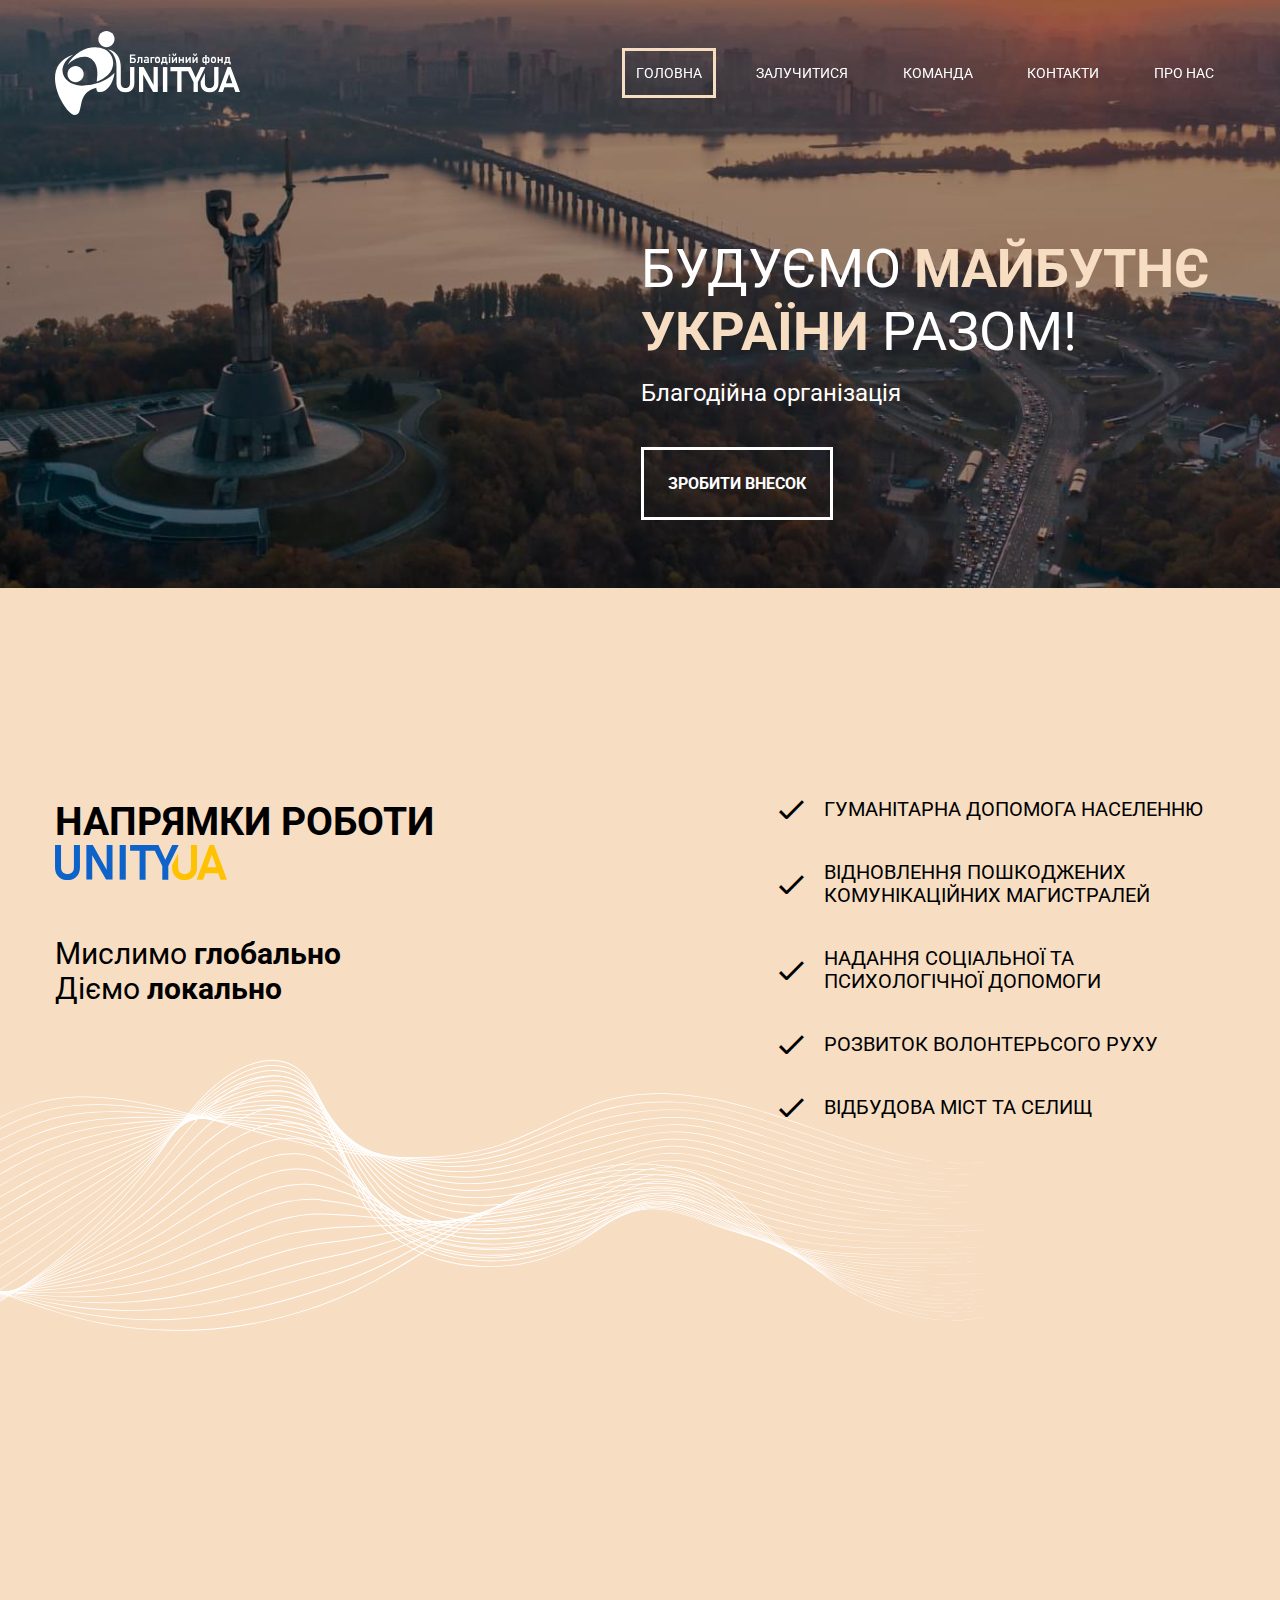
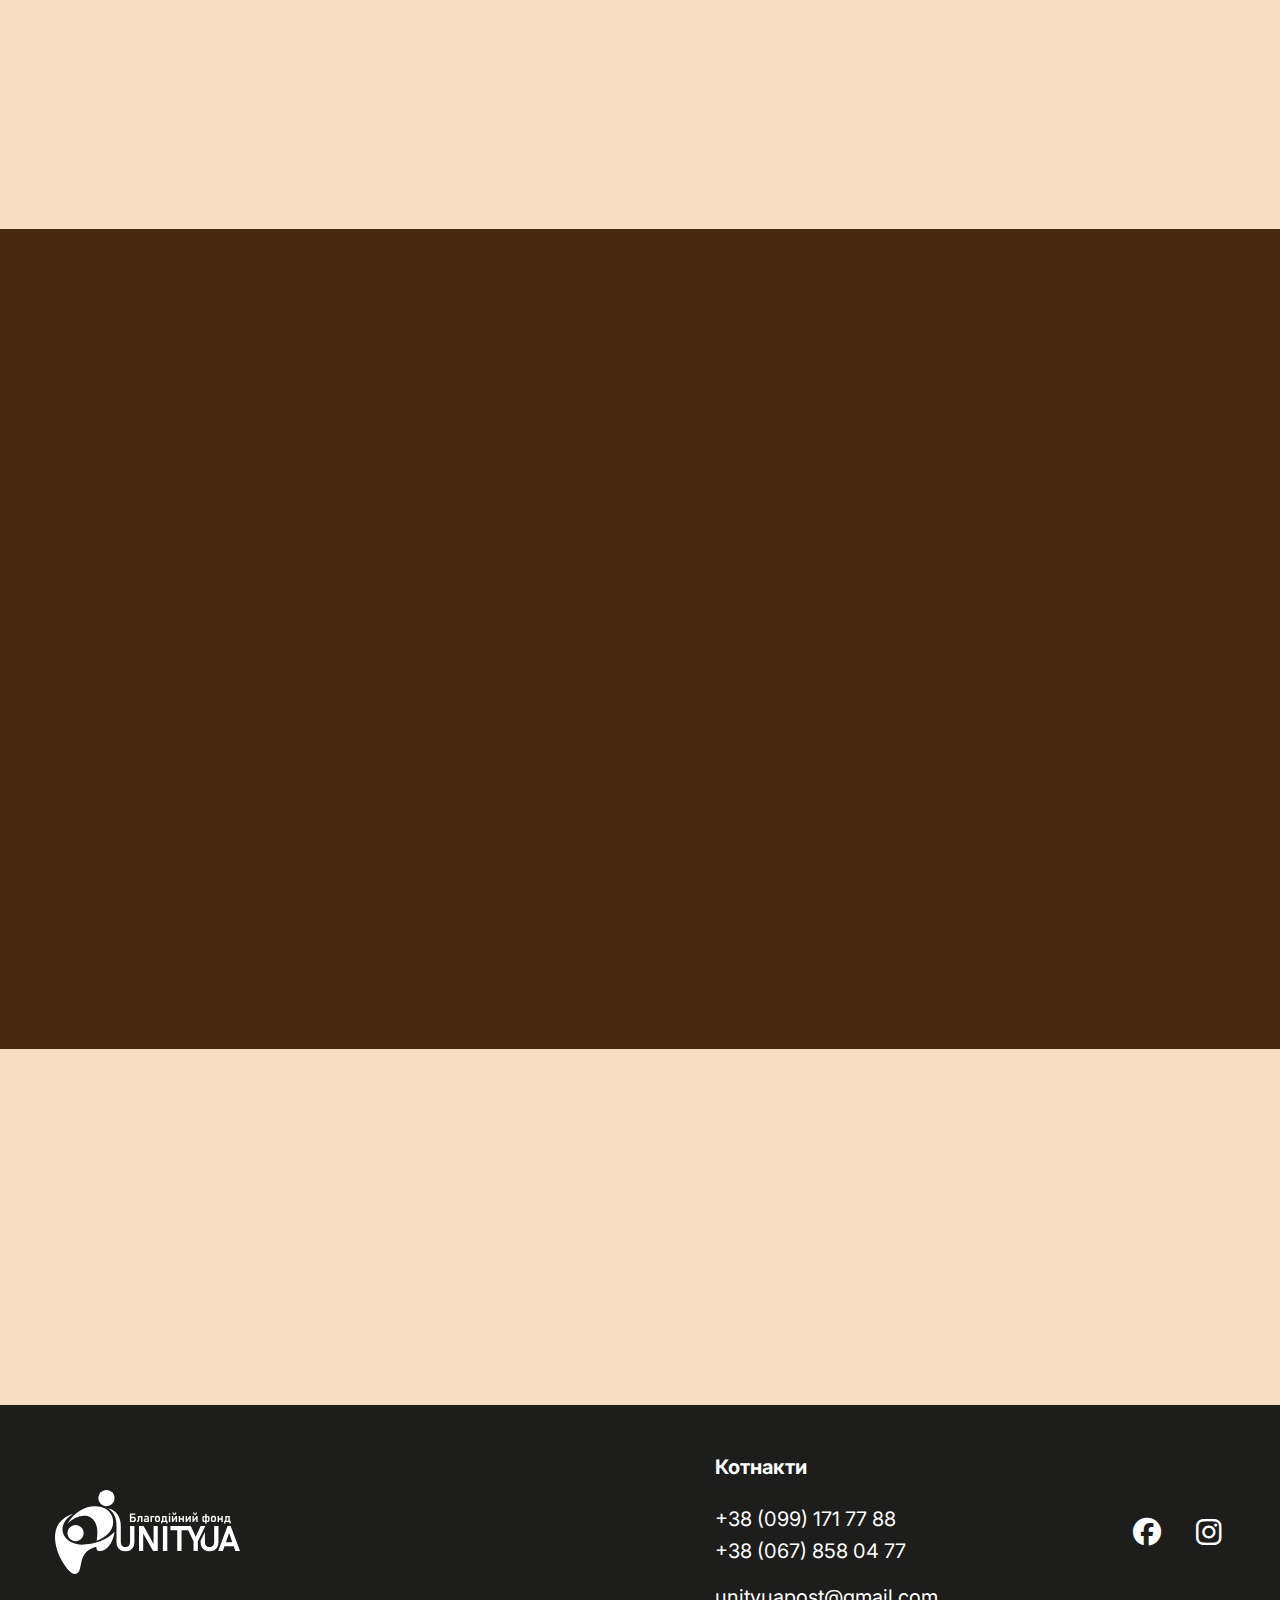
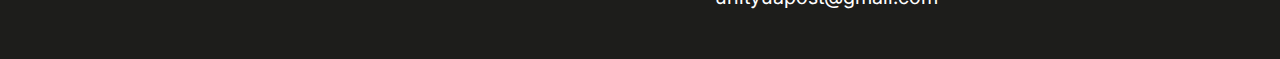
==== commit 268417c6: "Add files via upload" ====
--- a/home.html
+++ b/home.html
@@ -6,7 +6,7 @@
 	<meta charset="UTF-8">
 	<meta name="format-detection" content="telephone=no">
 	<!-- <style>body{opacity: 0;}</style> -->
-	<link rel="stylesheet" href="css/style.min.css?_v=20231229235531">
+	<link rel="stylesheet" href="css/style.min.css?_v=20231230011448">
 	<link rel="shortcut icon" href="favicon.ico">
 	<!-- <meta name="robots" content="noindex, nofollow"> -->
 	<meta name="viewport" content="width=device-width, initial-scale=1.0">
@@ -144,7 +144,7 @@
 			</div>
 		</footer>
 	</div>
-	<script src="js/app.min.js?_v=20231229235531"></script>
+	<script src="js/app.min.js?_v=20231230011448"></script>
 </body>
 
 </html>--- a/css/style.min.css
+++ b/css/style.min.css
@@ -1 +1 @@
-@charset "UTF-8";@import url(https://fonts.googleapis.com/css?family=Roboto:regular,700&display=swap);@import url(https://fonts.googleapis.com/css?family=Inter:regular,700,900&display=swap);@font-face{font-family:icons;font-display:swap;src:url(../fonts/icons.woff2) format("woff2"),url(../fonts/icons.woff) format("woff");font-weight:400;font-style:normal}[class*=_icon-]:before{font-family:icons;font-style:normal;font-weight:400;font-variant:normal;text-transform:none;line-height:1;-webkit-font-smoothing:antialiased;-moz-osx-font-smoothing:grayscale}[class*=_icon-]:before{display:block}._icon-check:before{content:"\e900"}._icon-fb:before{content:"\e901"}._icon-inst:before{content:"\e902"}*{padding:0;margin:0;border:0}*,::after,::before{-webkit-box-sizing:border-box;box-sizing:border-box}::after,::before{display:inline-block}body,html{height:100%;min-width:375px}body{color:#000;line-height:1;font-family:Roboto;font-size:1rem;-ms-text-size-adjust:100%;-moz-text-size-adjust:100%;-webkit-text-size-adjust:100%;-webkit-font-smoothing:antialiased;-moz-osx-font-smoothing:grayscale}button,input,textarea{font-family:Roboto;font-size:inherit;line-height:inherit}button{cursor:pointer;color:inherit;background-color:transparent}a{display:inline-block;color:inherit;text-decoration:none}ul li{list-style:none}img{vertical-align:top}h1,h2,h3,h4,h5,h6{font-weight:inherit;font-size:inherit}body{background-color:#f7ddc2}.lock body{overflow:hidden;-ms-touch-action:none;touch-action:none;-ms-scroll-chaining:none;overscroll-behavior:none}.wrapper{min-height:100%;display:-webkit-box;display:-ms-flexbox;display:flex;-webkit-box-orient:vertical;-webkit-box-direction:normal;-ms-flex-direction:column;flex-direction:column;overflow:hidden}.wrapper>main{-webkit-box-flex:1;-ms-flex:1 1 auto;flex:1 1 auto}.wrapper>*{min-width:0}[class*=__container]{max-width:75rem;margin:0 auto;padding:0 .9375rem}input[type=email],input[type=tel],input[type=text],textarea{-webkit-appearance:none;-moz-appearance:none;appearance:none}.input{color:#000;font-family:Inter;font-style:normal;font-weight:400;line-height:normal;background-color:#fff;border:2px solid #e3e3e3;border-radius:.5rem;width:100%;display:block;padding:24px 16px}.input:focus{outline:3px solid #7b4118}.input::-webkit-input-placeholder{color:#edcdad;font-family:Inter;font-weight:400;line-height:normal}.input::-moz-placeholder{color:#edcdad;font-family:Inter;font-weight:400;line-height:normal}.input:-ms-input-placeholder{color:#edcdad;font-family:Inter;font-weight:400;line-height:normal}.input::-ms-input-placeholder{color:#edcdad;font-family:Inter;font-weight:400;line-height:normal}.input::placeholder{color:#edcdad;font-family:Inter;font-weight:400;line-height:normal}.input[placeholder]:not([data-placeholder-nohiden])::-webkit-input-placeholder{-webkit-transition:opacity .3s;transition:opacity .3s}.input[placeholder]:not([data-placeholder-nohiden])::-moz-placeholder{-moz-transition:opacity .3s;transition:opacity .3s}.input[placeholder]:not([data-placeholder-nohiden]):-ms-input-placeholder{-ms-transition:opacity .3s;transition:opacity .3s}.input[placeholder]:not([data-placeholder-nohiden])::-ms-input-placeholder{-ms-transition:opacity .3s;transition:opacity .3s}.input[placeholder]:not([data-placeholder-nohiden])::placeholder{-webkit-transition:opacity .3s;transition:opacity .3s}.input[placeholder]:not([data-placeholder-nohiden]):focus::-webkit-input-placeholder{opacity:0}.input[placeholder]:not([data-placeholder-nohiden]):focus::-moz-placeholder{opacity:0}.input[placeholder]:not([data-placeholder-nohiden]):focus:-ms-input-placeholder{opacity:0}.input[placeholder]:not([data-placeholder-nohiden]):focus::-ms-input-placeholder{opacity:0}.input[placeholder]:not([data-placeholder-nohiden]):focus::placeholder{opacity:0}textarea.input{resize:none;padding:0 0}.menu__list{display:-webkit-box;display:-ms-flexbox;display:flex;-webkit-box-align:center;-ms-flex-align:center;align-items:center;-ms-flex-wrap:wrap;flex-wrap:wrap}.menu__link{color:#fff;font-size:14px;font-weight:400;line-height:normal;text-transform:uppercase;padding:1.125rem .875rem}.menu-open .menu__link{color:#000}.menu__link.active{outline:3px solid #f7ddc2}.icon-menu{display:none}.ibg{width:100%;height:100%;-o-object-fit:cover;object-fit:cover}.ibg--top{-o-object-position:top;object-position:top}.ibg--bottom{-o-object-position:bottom;object-position:bottom}.ibg--left{-o-object-position:left;object-position:left}.ibg--right{-o-object-position:right;object-position:right}.ibg--contain{-o-object-fit:contain;object-fit:contain}.header{position:fixed;width:100%;z-index:50;left:0;top:0;-webkit-transition:all .3s;transition:all .3s}.header._header-scroll{background-color:rgba(0,0,0,.3490196078);-webkit-backdrop-filter:blur(10px);backdrop-filter:blur(10px)}.header__container{min-height:9.125rem;padding-top:.3125rem;padding-bottom:.3125rem;display:-webkit-box;display:-ms-flexbox;display:flex;-webkit-box-align:center;-ms-flex-align:center;align-items:center;-webkit-box-pack:justify;-ms-flex-pack:justify;justify-content:space-between;-webkit-column-gap:1.5625rem;-moz-column-gap:1.5625rem;column-gap:1.5625rem}._header-scroll .header__container{min-height:4.375rem}.header__logo{position:relative;z-index:1}.header__logo img{max-width:100%}.footer{background-color:#1d1d1b;padding:3.125rem 0}.footer__container{color:#fff;display:-ms-grid;display:grid;-ms-grid-columns:1fr auto auto;grid-template-columns:1fr auto auto;-webkit-box-align:center;-ms-flex-align:center;align-items:center}.footer__logo img{max-width:100%}.footer__contacts{max-width:18.75rem}.footer__contacts-title{font-family:Inter;font-size:20px;font-weight:700;line-height:normal}.footer__phone-number{font-family:Inter;font-size:20px;font-weight:400;line-height:normal}.footer__phone-number:not(:last-child){margin-bottom:.5rem}.footer__email{margin-top:.875rem;font-family:Inter;font-size:20px;font-weight:400;line-height:normal}.footer__socials{display:-webkit-box;display:-ms-flexbox;display:flex;-webkit-box-align:center;-ms-flex-align:center;align-items:center;-webkit-column-gap:2rem;-moz-column-gap:2rem;column-gap:2rem}.footer__facebook::before{font-size:1.75rem}.footer__facebook::before,.footer__instagram::before{color:#fff;-webkit-transition:color .3s;transition:color .3s}.footer .footer__instagram::before{font-size:2rem}.main-block{position:relative}.main-block__bg{position:absolute;width:100%;height:100%;top:0;left:0}.main-block__bg img{position:absolute;width:100%;height:100%;top:0;left:0;-o-object-fit:cover;object-fit:cover;-o-object-position:top;object-position:top}.main-block__container{position:relative;z-index:1;padding-bottom:5.3125%}.main-block__content{margin-left:auto;max-width:36.5rem}.main-block__title{opacity:0;-webkit-transform:translate(0,100px);-ms-transform:translate(0,100px);transform:translate(0,100px);-webkit-transition:all 1s;transition:all 1s;color:#fff;font-weight:400;line-height:normal;text-transform:uppercase}.loaded .main-block__title{opacity:1;-webkit-transform:translate(0,0);-ms-transform:translate(0,0);transform:translate(0,0)}.main-block__title span{color:#f7ddc2;font-weight:700;line-height:normal;text-transform:uppercase}.main-block__title:not(:last-child){margin-bottom:1rem}.main-block__label{opacity:0;-webkit-transform:translate(0,100px);-ms-transform:translate(0,100px);transform:translate(0,100px);-webkit-transition:all 1.45s;transition:all 1.45s;color:#fff;font-weight:400;line-height:normal}.loaded .main-block__label{opacity:1;-webkit-transform:translate(0,0);-ms-transform:translate(0,0);transform:translate(0,0)}.main-block__btn{-webkit-transition:all .3s;transition:all .3s;border:3px solid #fff;color:#fff;font-weight:700;line-height:normal}.loaded .main-block__btn{-webkit-animation:animation .75s linear;animation:animation .75s linear}.job-direction{position:relative}.job-direction::before{display:none}.job-direction__container{display:-ms-grid;display:grid}.job-direction__row:nth-child(1){display:-webkit-box;display:-ms-flexbox;display:flex;-webkit-box-align:start;-ms-flex-align:start;align-items:flex-start;-webkit-box-pack:justify;-ms-flex-pack:justify;justify-content:space-between}.job-direction__row:nth-child(2){display:-webkit-box;display:-ms-flexbox;display:flex;-webkit-box-align:center;-ms-flex-align:center;align-items:center}.job-direction__title{color:#000;font-weight:700;line-height:normal;text-transform:uppercase}.job-direction__title img{max-width:100%}.job-direction__phrase{color:#000;font-weight:400;line-height:normal}.job-direction__phrase span{font-weight:700}.job-direction__items{max-width:27.875rem;display:-ms-grid;display:grid}.job-direction__item{display:-webkit-box;display:-ms-flexbox;display:flex;-webkit-box-align:center;-ms-flex-align:center;align-items:center;color:#000;font-weight:400;line-height:normal;text-transform:uppercase}.job-direction__info{max-width:48.125rem;width:100%;position:relative;z-index:1}.job-direction__image{text-align:center;max-width:100%}.info-job{display:-ms-grid;display:grid}.info-job__title{color:#000;font-weight:700;line-height:normal}.info-job__text{max-width:33.75rem;display:-ms-grid;display:grid;color:#000;font-weight:400;line-height:normal;text-transform:uppercase}.info-job__text span{font-weight:700}.fond-steps{background-color:#462710}.fond-steps__title{color:#fff;text-align:center;font-weight:700;line-height:normal;text-transform:uppercase}.fond-steps__items{display:-webkit-box;display:-ms-flexbox;display:flex;-webkit-box-align:center;-ms-flex-align:center;align-items:center;-webkit-box-pack:center;-ms-flex-pack:center;justify-content:center;-ms-flex-wrap:wrap;flex-wrap:wrap;row-gap:1.5625rem}.fond-steps__item{display:-webkit-box;display:-ms-flexbox;display:flex;-webkit-box-orient:vertical;-webkit-box-direction:normal;-ms-flex-direction:column;flex-direction:column;-webkit-box-pack:center;-ms-flex-pack:center;justify-content:center;-webkit-box-align:center;-ms-flex-align:center;align-items:center}.fond-steps__icon{display:-webkit-box;display:-ms-flexbox;display:flex;-webkit-box-pack:center;-ms-flex-pack:center;justify-content:center;-webkit-box-align:center;-ms-flex-align:center;align-items:center;width:10.9375rem;height:10.9375rem;-webkit-box-flex:0;-ms-flex:0 0 10.9375rem;flex:0 0 10.9375rem;background:url(../img/fond-steps/circle.svg) 0 0/100% no-repeat}.fond-steps__icon img{max-width:100%}.fond-steps__label{color:#fff;font-weight:900;line-height:normal;text-transform:uppercase}.contact-us{position:relative}.contact-us::after{display:none}.contact-us::before{z-index:-1;position:absolute;top:-20%;left:65%;content:"";display:block;width:47.9375rem;height:41.5rem;background:url(../img/contact-us/decor.svg) 0 0/100% no-repeat}.contact-us__container{position:relative;z-index:1}.contact-us__title{text-align:center;color:#000;font-weight:700;line-height:normal;text-transform:uppercase}.contact-us form{display:-webkit-box;display:-ms-flexbox;display:flex;-webkit-box-align:center;-ms-flex-align:center;align-items:center;-webkit-column-gap:1.5rem;-moz-column-gap:1.5rem;column-gap:1.5rem}.contact-us__button{max-width:25.9375rem;width:100%;padding:1.5rem 1rem;border-radius:8px;background-color:#7b4118;-webkit-transition:background-color .3s;transition:background-color .3s;color:#fff;font-weight:700;line-height:normal;text-transform:uppercase;font-family:Inter}@-webkit-keyframes animation{0%{opacity:0;-webkit-transform:translate(0,100px);transform:translate(0,100px)}100%{opacity:1;-webkit-transform:translate(0,0);transform:translate(0,0)}}@keyframes animation{0%{opacity:0;-webkit-transform:translate(0,100px);transform:translate(0,100px)}100%{opacity:1;-webkit-transform:translate(0,0);transform:translate(0,0)}}[data-aos][data-aos][data-aos-duration="50"],body[data-aos-duration="50"] [data-aos]{-webkit-transition-duration:50ms;transition-duration:50ms}[data-aos][data-aos][data-aos-delay="50"],body[data-aos-delay="50"] [data-aos]{-webkit-transition-delay:0;transition-delay:0}[data-aos][data-aos][data-aos-delay="50"].aos-animate,body[data-aos-delay="50"] [data-aos].aos-animate{-webkit-transition-delay:50ms;transition-delay:50ms}[data-aos][data-aos][data-aos-duration="100"],body[data-aos-duration="100"] [data-aos]{-webkit-transition-duration:.1s;transition-duration:.1s}[data-aos][data-aos][data-aos-delay="100"],body[data-aos-delay="100"] [data-aos]{-webkit-transition-delay:0;transition-delay:0}[data-aos][data-aos][data-aos-delay="100"].aos-animate,body[data-aos-delay="100"] [data-aos].aos-animate{-webkit-transition-delay:.1s;transition-delay:.1s}[data-aos][data-aos][data-aos-duration="150"],body[data-aos-duration="150"] [data-aos]{-webkit-transition-duration:.15s;transition-duration:.15s}[data-aos][data-aos][data-aos-delay="150"],body[data-aos-delay="150"] [data-aos]{-webkit-transition-delay:0;transition-delay:0}[data-aos][data-aos][data-aos-delay="150"].aos-animate,body[data-aos-delay="150"] [data-aos].aos-animate{-webkit-transition-delay:.15s;transition-delay:.15s}[data-aos][data-aos][data-aos-duration="200"],body[data-aos-duration="200"] [data-aos]{-webkit-transition-duration:.2s;transition-duration:.2s}[data-aos][data-aos][data-aos-delay="200"],body[data-aos-delay="200"] [data-aos]{-webkit-transition-delay:0;transition-delay:0}[data-aos][data-aos][data-aos-delay="200"].aos-animate,body[data-aos-delay="200"] [data-aos].aos-animate{-webkit-transition-delay:.2s;transition-delay:.2s}[data-aos][data-aos][data-aos-duration="250"],body[data-aos-duration="250"] [data-aos]{-webkit-transition-duration:.25s;transition-duration:.25s}[data-aos][data-aos][data-aos-delay="250"],body[data-aos-delay="250"] [data-aos]{-webkit-transition-delay:0;transition-delay:0}[data-aos][data-aos][data-aos-delay="250"].aos-animate,body[data-aos-delay="250"] [data-aos].aos-animate{-webkit-transition-delay:.25s;transition-delay:.25s}[data-aos][data-aos][data-aos-duration="300"],body[data-aos-duration="300"] [data-aos]{-webkit-transition-duration:.3s;transition-duration:.3s}[data-aos][data-aos][data-aos-delay="300"],body[data-aos-delay="300"] [data-aos]{-webkit-transition-delay:0;transition-delay:0}[data-aos][data-aos][data-aos-delay="300"].aos-animate,body[data-aos-delay="300"] [data-aos].aos-animate{-webkit-transition-delay:.3s;transition-delay:.3s}[data-aos][data-aos][data-aos-duration="350"],body[data-aos-duration="350"] [data-aos]{-webkit-transition-duration:.35s;transition-duration:.35s}[data-aos][data-aos][data-aos-delay="350"],body[data-aos-delay="350"] [data-aos]{-webkit-transition-delay:0;transition-delay:0}[data-aos][data-aos][data-aos-delay="350"].aos-animate,body[data-aos-delay="350"] [data-aos].aos-animate{-webkit-transition-delay:.35s;transition-delay:.35s}[data-aos][data-aos][data-aos-duration="400"],body[data-aos-duration="400"] [data-aos]{-webkit-transition-duration:.4s;transition-duration:.4s}[data-aos][data-aos][data-aos-delay="400"],body[data-aos-delay="400"] [data-aos]{-webkit-transition-delay:0;transition-delay:0}[data-aos][data-aos][data-aos-delay="400"].aos-animate,body[data-aos-delay="400"] [data-aos].aos-animate{-webkit-transition-delay:.4s;transition-delay:.4s}[data-aos][data-aos][data-aos-duration="450"],body[data-aos-duration="450"] [data-aos]{-webkit-transition-duration:.45s;transition-duration:.45s}[data-aos][data-aos][data-aos-delay="450"],body[data-aos-delay="450"] [data-aos]{-webkit-transition-delay:0;transition-delay:0}[data-aos][data-aos][data-aos-delay="450"].aos-animate,body[data-aos-delay="450"] [data-aos].aos-animate{-webkit-transition-delay:.45s;transition-delay:.45s}[data-aos][data-aos][data-aos-duration="500"],body[data-aos-duration="500"] [data-aos]{-webkit-transition-duration:.5s;transition-duration:.5s}[data-aos][data-aos][data-aos-delay="500"],body[data-aos-delay="500"] [data-aos]{-webkit-transition-delay:0;transition-delay:0}[data-aos][data-aos][data-aos-delay="500"].aos-animate,body[data-aos-delay="500"] [data-aos].aos-animate{-webkit-transition-delay:.5s;transition-delay:.5s}[data-aos][data-aos][data-aos-duration="550"],body[data-aos-duration="550"] [data-aos]{-webkit-transition-duration:.55s;transition-duration:.55s}[data-aos][data-aos][data-aos-delay="550"],body[data-aos-delay="550"] [data-aos]{-webkit-transition-delay:0;transition-delay:0}[data-aos][data-aos][data-aos-delay="550"].aos-animate,body[data-aos-delay="550"] [data-aos].aos-animate{-webkit-transition-delay:.55s;transition-delay:.55s}[data-aos][data-aos][data-aos-duration="600"],body[data-aos-duration="600"] [data-aos]{-webkit-transition-duration:.6s;transition-duration:.6s}[data-aos][data-aos][data-aos-delay="600"],body[data-aos-delay="600"] [data-aos]{-webkit-transition-delay:0;transition-delay:0}[data-aos][data-aos][data-aos-delay="600"].aos-animate,body[data-aos-delay="600"] [data-aos].aos-animate{-webkit-transition-delay:.6s;transition-delay:.6s}[data-aos][data-aos][data-aos-duration="650"],body[data-aos-duration="650"] [data-aos]{-webkit-transition-duration:.65s;transition-duration:.65s}[data-aos][data-aos][data-aos-delay="650"],body[data-aos-delay="650"] [data-aos]{-webkit-transition-delay:0;transition-delay:0}[data-aos][data-aos][data-aos-delay="650"].aos-animate,body[data-aos-delay="650"] [data-aos].aos-animate{-webkit-transition-delay:.65s;transition-delay:.65s}[data-aos][data-aos][data-aos-duration="700"],body[data-aos-duration="700"] [data-aos]{-webkit-transition-duration:.7s;transition-duration:.7s}[data-aos][data-aos][data-aos-delay="700"],body[data-aos-delay="700"] [data-aos]{-webkit-transition-delay:0;transition-delay:0}[data-aos][data-aos][data-aos-delay="700"].aos-animate,body[data-aos-delay="700"] [data-aos].aos-animate{-webkit-transition-delay:.7s;transition-delay:.7s}[data-aos][data-aos][data-aos-duration="750"],body[data-aos-duration="750"] [data-aos]{-webkit-transition-duration:.75s;transition-duration:.75s}[data-aos][data-aos][data-aos-delay="750"],body[data-aos-delay="750"] [data-aos]{-webkit-transition-delay:0;transition-delay:0}[data-aos][data-aos][data-aos-delay="750"].aos-animate,body[data-aos-delay="750"] [data-aos].aos-animate{-webkit-transition-delay:.75s;transition-delay:.75s}[data-aos][data-aos][data-aos-duration="800"],body[data-aos-duration="800"] [data-aos]{-webkit-transition-duration:.8s;transition-duration:.8s}[data-aos][data-aos][data-aos-delay="800"],body[data-aos-delay="800"] [data-aos]{-webkit-transition-delay:0;transition-delay:0}[data-aos][data-aos][data-aos-delay="800"].aos-animate,body[data-aos-delay="800"] [data-aos].aos-animate{-webkit-transition-delay:.8s;transition-delay:.8s}[data-aos][data-aos][data-aos-duration="850"],body[data-aos-duration="850"] [data-aos]{-webkit-transition-duration:.85s;transition-duration:.85s}[data-aos][data-aos][data-aos-delay="850"],body[data-aos-delay="850"] [data-aos]{-webkit-transition-delay:0;transition-delay:0}[data-aos][data-aos][data-aos-delay="850"].aos-animate,body[data-aos-delay="850"] [data-aos].aos-animate{-webkit-transition-delay:.85s;transition-delay:.85s}[data-aos][data-aos][data-aos-duration="900"],body[data-aos-duration="900"] [data-aos]{-webkit-transition-duration:.9s;transition-duration:.9s}[data-aos][data-aos][data-aos-delay="900"],body[data-aos-delay="900"] [data-aos]{-webkit-transition-delay:0;transition-delay:0}[data-aos][data-aos][data-aos-delay="900"].aos-animate,body[data-aos-delay="900"] [data-aos].aos-animate{-webkit-transition-delay:.9s;transition-delay:.9s}[data-aos][data-aos][data-aos-duration="950"],body[data-aos-duration="950"] [data-aos]{-webkit-transition-duration:.95s;transition-duration:.95s}[data-aos][data-aos][data-aos-delay="950"],body[data-aos-delay="950"] [data-aos]{-webkit-transition-delay:0;transition-delay:0}[data-aos][data-aos][data-aos-delay="950"].aos-animate,body[data-aos-delay="950"] [data-aos].aos-animate{-webkit-transition-delay:.95s;transition-delay:.95s}[data-aos][data-aos][data-aos-duration="1000"],body[data-aos-duration="1000"] [data-aos]{-webkit-transition-duration:1s;transition-duration:1s}[data-aos][data-aos][data-aos-delay="1000"],body[data-aos-delay="1000"] [data-aos]{-webkit-transition-delay:0;transition-delay:0}[data-aos][data-aos][data-aos-delay="1000"].aos-animate,body[data-aos-delay="1000"] [data-aos].aos-animate{-webkit-transition-delay:1s;transition-delay:1s}[data-aos][data-aos][data-aos-duration="1050"],body[data-aos-duration="1050"] [data-aos]{-webkit-transition-duration:1.05s;transition-duration:1.05s}[data-aos][data-aos][data-aos-delay="1050"],body[data-aos-delay="1050"] [data-aos]{-webkit-transition-delay:0;transition-delay:0}[data-aos][data-aos][data-aos-delay="1050"].aos-animate,body[data-aos-delay="1050"] [data-aos].aos-animate{-webkit-transition-delay:1.05s;transition-delay:1.05s}[data-aos][data-aos][data-aos-duration="1100"],body[data-aos-duration="1100"] [data-aos]{-webkit-transition-duration:1.1s;transition-duration:1.1s}[data-aos][data-aos][data-aos-delay="1100"],body[data-aos-delay="1100"] [data-aos]{-webkit-transition-delay:0;transition-delay:0}[data-aos][data-aos][data-aos-delay="1100"].aos-animate,body[data-aos-delay="1100"] [data-aos].aos-animate{-webkit-transition-delay:1.1s;transition-delay:1.1s}[data-aos][data-aos][data-aos-duration="1150"],body[data-aos-duration="1150"] [data-aos]{-webkit-transition-duration:1.15s;transition-duration:1.15s}[data-aos][data-aos][data-aos-delay="1150"],body[data-aos-delay="1150"] [data-aos]{-webkit-transition-delay:0;transition-delay:0}[data-aos][data-aos][data-aos-delay="1150"].aos-animate,body[data-aos-delay="1150"] [data-aos].aos-animate{-webkit-transition-delay:1.15s;transition-delay:1.15s}[data-aos][data-aos][data-aos-duration="1200"],body[data-aos-duration="1200"] [data-aos]{-webkit-transition-duration:1.2s;transition-duration:1.2s}[data-aos][data-aos][data-aos-delay="1200"],body[data-aos-delay="1200"] [data-aos]{-webkit-transition-delay:0;transition-delay:0}[data-aos][data-aos][data-aos-delay="1200"].aos-animate,body[data-aos-delay="1200"] [data-aos].aos-animate{-webkit-transition-delay:1.2s;transition-delay:1.2s}[data-aos][data-aos][data-aos-duration="1250"],body[data-aos-duration="1250"] [data-aos]{-webkit-transition-duration:1.25s;transition-duration:1.25s}[data-aos][data-aos][data-aos-delay="1250"],body[data-aos-delay="1250"] [data-aos]{-webkit-transition-delay:0;transition-delay:0}[data-aos][data-aos][data-aos-delay="1250"].aos-animate,body[data-aos-delay="1250"] [data-aos].aos-animate{-webkit-transition-delay:1.25s;transition-delay:1.25s}[data-aos][data-aos][data-aos-duration="1300"],body[data-aos-duration="1300"] [data-aos]{-webkit-transition-duration:1.3s;transition-duration:1.3s}[data-aos][data-aos][data-aos-delay="1300"],body[data-aos-delay="1300"] [data-aos]{-webkit-transition-delay:0;transition-delay:0}[data-aos][data-aos][data-aos-delay="1300"].aos-animate,body[data-aos-delay="1300"] [data-aos].aos-animate{-webkit-transition-delay:1.3s;transition-delay:1.3s}[data-aos][data-aos][data-aos-duration="1350"],body[data-aos-duration="1350"] [data-aos]{-webkit-transition-duration:1.35s;transition-duration:1.35s}[data-aos][data-aos][data-aos-delay="1350"],body[data-aos-delay="1350"] [data-aos]{-webkit-transition-delay:0;transition-delay:0}[data-aos][data-aos][data-aos-delay="1350"].aos-animate,body[data-aos-delay="1350"] [data-aos].aos-animate{-webkit-transition-delay:1.35s;transition-delay:1.35s}[data-aos][data-aos][data-aos-duration="1400"],body[data-aos-duration="1400"] [data-aos]{-webkit-transition-duration:1.4s;transition-duration:1.4s}[data-aos][data-aos][data-aos-delay="1400"],body[data-aos-delay="1400"] [data-aos]{-webkit-transition-delay:0;transition-delay:0}[data-aos][data-aos][data-aos-delay="1400"].aos-animate,body[data-aos-delay="1400"] [data-aos].aos-animate{-webkit-transition-delay:1.4s;transition-delay:1.4s}[data-aos][data-aos][data-aos-duration="1450"],body[data-aos-duration="1450"] [data-aos]{-webkit-transition-duration:1.45s;transition-duration:1.45s}[data-aos][data-aos][data-aos-delay="1450"],body[data-aos-delay="1450"] [data-aos]{-webkit-transition-delay:0;transition-delay:0}[data-aos][data-aos][data-aos-delay="1450"].aos-animate,body[data-aos-delay="1450"] [data-aos].aos-animate{-webkit-transition-delay:1.45s;transition-delay:1.45s}[data-aos][data-aos][data-aos-duration="1500"],body[data-aos-duration="1500"] [data-aos]{-webkit-transition-duration:1.5s;transition-duration:1.5s}[data-aos][data-aos][data-aos-delay="1500"],body[data-aos-delay="1500"] [data-aos]{-webkit-transition-delay:0;transition-delay:0}[data-aos][data-aos][data-aos-delay="1500"].aos-animate,body[data-aos-delay="1500"] [data-aos].aos-animate{-webkit-transition-delay:1.5s;transition-delay:1.5s}[data-aos][data-aos][data-aos-duration="1550"],body[data-aos-duration="1550"] [data-aos]{-webkit-transition-duration:1.55s;transition-duration:1.55s}[data-aos][data-aos][data-aos-delay="1550"],body[data-aos-delay="1550"] [data-aos]{-webkit-transition-delay:0;transition-delay:0}[data-aos][data-aos][data-aos-delay="1550"].aos-animate,body[data-aos-delay="1550"] [data-aos].aos-animate{-webkit-transition-delay:1.55s;transition-delay:1.55s}[data-aos][data-aos][data-aos-duration="1600"],body[data-aos-duration="1600"] [data-aos]{-webkit-transition-duration:1.6s;transition-duration:1.6s}[data-aos][data-aos][data-aos-delay="1600"],body[data-aos-delay="1600"] [data-aos]{-webkit-transition-delay:0;transition-delay:0}[data-aos][data-aos][data-aos-delay="1600"].aos-animate,body[data-aos-delay="1600"] [data-aos].aos-animate{-webkit-transition-delay:1.6s;transition-delay:1.6s}[data-aos][data-aos][data-aos-duration="1650"],body[data-aos-duration="1650"] [data-aos]{-webkit-transition-duration:1.65s;transition-duration:1.65s}[data-aos][data-aos][data-aos-delay="1650"],body[data-aos-delay="1650"] [data-aos]{-webkit-transition-delay:0;transition-delay:0}[data-aos][data-aos][data-aos-delay="1650"].aos-animate,body[data-aos-delay="1650"] [data-aos].aos-animate{-webkit-transition-delay:1.65s;transition-delay:1.65s}[data-aos][data-aos][data-aos-duration="1700"],body[data-aos-duration="1700"] [data-aos]{-webkit-transition-duration:1.7s;transition-duration:1.7s}[data-aos][data-aos][data-aos-delay="1700"],body[data-aos-delay="1700"] [data-aos]{-webkit-transition-delay:0;transition-delay:0}[data-aos][data-aos][data-aos-delay="1700"].aos-animate,body[data-aos-delay="1700"] [data-aos].aos-animate{-webkit-transition-delay:1.7s;transition-delay:1.7s}[data-aos][data-aos][data-aos-duration="1750"],body[data-aos-duration="1750"] [data-aos]{-webkit-transition-duration:1.75s;transition-duration:1.75s}[data-aos][data-aos][data-aos-delay="1750"],body[data-aos-delay="1750"] [data-aos]{-webkit-transition-delay:0;transition-delay:0}[data-aos][data-aos][data-aos-delay="1750"].aos-animate,body[data-aos-delay="1750"] [data-aos].aos-animate{-webkit-transition-delay:1.75s;transition-delay:1.75s}[data-aos][data-aos][data-aos-duration="1800"],body[data-aos-duration="1800"] [data-aos]{-webkit-transition-duration:1.8s;transition-duration:1.8s}[data-aos][data-aos][data-aos-delay="1800"],body[data-aos-delay="1800"] [data-aos]{-webkit-transition-delay:0;transition-delay:0}[data-aos][data-aos][data-aos-delay="1800"].aos-animate,body[data-aos-delay="1800"] [data-aos].aos-animate{-webkit-transition-delay:1.8s;transition-delay:1.8s}[data-aos][data-aos][data-aos-duration="1850"],body[data-aos-duration="1850"] [data-aos]{-webkit-transition-duration:1.85s;transition-duration:1.85s}[data-aos][data-aos][data-aos-delay="1850"],body[data-aos-delay="1850"] [data-aos]{-webkit-transition-delay:0;transition-delay:0}[data-aos][data-aos][data-aos-delay="1850"].aos-animate,body[data-aos-delay="1850"] [data-aos].aos-animate{-webkit-transition-delay:1.85s;transition-delay:1.85s}[data-aos][data-aos][data-aos-duration="1900"],body[data-aos-duration="1900"] [data-aos]{-webkit-transition-duration:1.9s;transition-duration:1.9s}[data-aos][data-aos][data-aos-delay="1900"],body[data-aos-delay="1900"] [data-aos]{-webkit-transition-delay:0;transition-delay:0}[data-aos][data-aos][data-aos-delay="1900"].aos-animate,body[data-aos-delay="1900"] [data-aos].aos-animate{-webkit-transition-delay:1.9s;transition-delay:1.9s}[data-aos][data-aos][data-aos-duration="1950"],body[data-aos-duration="1950"] [data-aos]{-webkit-transition-duration:1.95s;transition-duration:1.95s}[data-aos][data-aos][data-aos-delay="1950"],body[data-aos-delay="1950"] [data-aos]{-webkit-transition-delay:0;transition-delay:0}[data-aos][data-aos][data-aos-delay="1950"].aos-animate,body[data-aos-delay="1950"] [data-aos].aos-animate{-webkit-transition-delay:1.95s;transition-delay:1.95s}[data-aos][data-aos][data-aos-duration="2000"],body[data-aos-duration="2000"] [data-aos]{-webkit-transition-duration:2s;transition-duration:2s}[data-aos][data-aos][data-aos-delay="2000"],body[data-aos-delay="2000"] [data-aos]{-webkit-transition-delay:0;transition-delay:0}[data-aos][data-aos][data-aos-delay="2000"].aos-animate,body[data-aos-delay="2000"] [data-aos].aos-animate{-webkit-transition-delay:2s;transition-delay:2s}[data-aos][data-aos][data-aos-duration="2050"],body[data-aos-duration="2050"] [data-aos]{-webkit-transition-duration:2.05s;transition-duration:2.05s}[data-aos][data-aos][data-aos-delay="2050"],body[data-aos-delay="2050"] [data-aos]{-webkit-transition-delay:0;transition-delay:0}[data-aos][data-aos][data-aos-delay="2050"].aos-animate,body[data-aos-delay="2050"] [data-aos].aos-animate{-webkit-transition-delay:2.05s;transition-delay:2.05s}[data-aos][data-aos][data-aos-duration="2100"],body[data-aos-duration="2100"] [data-aos]{-webkit-transition-duration:2.1s;transition-duration:2.1s}[data-aos][data-aos][data-aos-delay="2100"],body[data-aos-delay="2100"] [data-aos]{-webkit-transition-delay:0;transition-delay:0}[data-aos][data-aos][data-aos-delay="2100"].aos-animate,body[data-aos-delay="2100"] [data-aos].aos-animate{-webkit-transition-delay:2.1s;transition-delay:2.1s}[data-aos][data-aos][data-aos-duration="2150"],body[data-aos-duration="2150"] [data-aos]{-webkit-transition-duration:2.15s;transition-duration:2.15s}[data-aos][data-aos][data-aos-delay="2150"],body[data-aos-delay="2150"] [data-aos]{-webkit-transition-delay:0;transition-delay:0}[data-aos][data-aos][data-aos-delay="2150"].aos-animate,body[data-aos-delay="2150"] [data-aos].aos-animate{-webkit-transition-delay:2.15s;transition-delay:2.15s}[data-aos][data-aos][data-aos-duration="2200"],body[data-aos-duration="2200"] [data-aos]{-webkit-transition-duration:2.2s;transition-duration:2.2s}[data-aos][data-aos][data-aos-delay="2200"],body[data-aos-delay="2200"] [data-aos]{-webkit-transition-delay:0;transition-delay:0}[data-aos][data-aos][data-aos-delay="2200"].aos-animate,body[data-aos-delay="2200"] [data-aos].aos-animate{-webkit-transition-delay:2.2s;transition-delay:2.2s}[data-aos][data-aos][data-aos-duration="2250"],body[data-aos-duration="2250"] [data-aos]{-webkit-transition-duration:2.25s;transition-duration:2.25s}[data-aos][data-aos][data-aos-delay="2250"],body[data-aos-delay="2250"] [data-aos]{-webkit-transition-delay:0;transition-delay:0}[data-aos][data-aos][data-aos-delay="2250"].aos-animate,body[data-aos-delay="2250"] [data-aos].aos-animate{-webkit-transition-delay:2.25s;transition-delay:2.25s}[data-aos][data-aos][data-aos-duration="2300"],body[data-aos-duration="2300"] [data-aos]{-webkit-transition-duration:2.3s;transition-duration:2.3s}[data-aos][data-aos][data-aos-delay="2300"],body[data-aos-delay="2300"] [data-aos]{-webkit-transition-delay:0;transition-delay:0}[data-aos][data-aos][data-aos-delay="2300"].aos-animate,body[data-aos-delay="2300"] [data-aos].aos-animate{-webkit-transition-delay:2.3s;transition-delay:2.3s}[data-aos][data-aos][data-aos-duration="2350"],body[data-aos-duration="2350"] [data-aos]{-webkit-transition-duration:2.35s;transition-duration:2.35s}[data-aos][data-aos][data-aos-delay="2350"],body[data-aos-delay="2350"] [data-aos]{-webkit-transition-delay:0;transition-delay:0}[data-aos][data-aos][data-aos-delay="2350"].aos-animate,body[data-aos-delay="2350"] [data-aos].aos-animate{-webkit-transition-delay:2.35s;transition-delay:2.35s}[data-aos][data-aos][data-aos-duration="2400"],body[data-aos-duration="2400"] [data-aos]{-webkit-transition-duration:2.4s;transition-duration:2.4s}[data-aos][data-aos][data-aos-delay="2400"],body[data-aos-delay="2400"] [data-aos]{-webkit-transition-delay:0;transition-delay:0}[data-aos][data-aos][data-aos-delay="2400"].aos-animate,body[data-aos-delay="2400"] [data-aos].aos-animate{-webkit-transition-delay:2.4s;transition-delay:2.4s}[data-aos][data-aos][data-aos-duration="2450"],body[data-aos-duration="2450"] [data-aos]{-webkit-transition-duration:2.45s;transition-duration:2.45s}[data-aos][data-aos][data-aos-delay="2450"],body[data-aos-delay="2450"] [data-aos]{-webkit-transition-delay:0;transition-delay:0}[data-aos][data-aos][data-aos-delay="2450"].aos-animate,body[data-aos-delay="2450"] [data-aos].aos-animate{-webkit-transition-delay:2.45s;transition-delay:2.45s}[data-aos][data-aos][data-aos-duration="2500"],body[data-aos-duration="2500"] [data-aos]{-webkit-transition-duration:2.5s;transition-duration:2.5s}[data-aos][data-aos][data-aos-delay="2500"],body[data-aos-delay="2500"] [data-aos]{-webkit-transition-delay:0;transition-delay:0}[data-aos][data-aos][data-aos-delay="2500"].aos-animate,body[data-aos-delay="2500"] [data-aos].aos-animate{-webkit-transition-delay:2.5s;transition-delay:2.5s}[data-aos][data-aos][data-aos-duration="2550"],body[data-aos-duration="2550"] [data-aos]{-webkit-transition-duration:2.55s;transition-duration:2.55s}[data-aos][data-aos][data-aos-delay="2550"],body[data-aos-delay="2550"] [data-aos]{-webkit-transition-delay:0;transition-delay:0}[data-aos][data-aos][data-aos-delay="2550"].aos-animate,body[data-aos-delay="2550"] [data-aos].aos-animate{-webkit-transition-delay:2.55s;transition-delay:2.55s}[data-aos][data-aos][data-aos-duration="2600"],body[data-aos-duration="2600"] [data-aos]{-webkit-transition-duration:2.6s;transition-duration:2.6s}[data-aos][data-aos][data-aos-delay="2600"],body[data-aos-delay="2600"] [data-aos]{-webkit-transition-delay:0;transition-delay:0}[data-aos][data-aos][data-aos-delay="2600"].aos-animate,body[data-aos-delay="2600"] [data-aos].aos-animate{-webkit-transition-delay:2.6s;transition-delay:2.6s}[data-aos][data-aos][data-aos-duration="2650"],body[data-aos-duration="2650"] [data-aos]{-webkit-transition-duration:2.65s;transition-duration:2.65s}[data-aos][data-aos][data-aos-delay="2650"],body[data-aos-delay="2650"] [data-aos]{-webkit-transition-delay:0;transition-delay:0}[data-aos][data-aos][data-aos-delay="2650"].aos-animate,body[data-aos-delay="2650"] [data-aos].aos-animate{-webkit-transition-delay:2.65s;transition-delay:2.65s}[data-aos][data-aos][data-aos-duration="2700"],body[data-aos-duration="2700"] [data-aos]{-webkit-transition-duration:2.7s;transition-duration:2.7s}[data-aos][data-aos][data-aos-delay="2700"],body[data-aos-delay="2700"] [data-aos]{-webkit-transition-delay:0;transition-delay:0}[data-aos][data-aos][data-aos-delay="2700"].aos-animate,body[data-aos-delay="2700"] [data-aos].aos-animate{-webkit-transition-delay:2.7s;transition-delay:2.7s}[data-aos][data-aos][data-aos-duration="2750"],body[data-aos-duration="2750"] [data-aos]{-webkit-transition-duration:2.75s;transition-duration:2.75s}[data-aos][data-aos][data-aos-delay="2750"],body[data-aos-delay="2750"] [data-aos]{-webkit-transition-delay:0;transition-delay:0}[data-aos][data-aos][data-aos-delay="2750"].aos-animate,body[data-aos-delay="2750"] [data-aos].aos-animate{-webkit-transition-delay:2.75s;transition-delay:2.75s}[data-aos][data-aos][data-aos-duration="2800"],body[data-aos-duration="2800"] [data-aos]{-webkit-transition-duration:2.8s;transition-duration:2.8s}[data-aos][data-aos][data-aos-delay="2800"],body[data-aos-delay="2800"] [data-aos]{-webkit-transition-delay:0;transition-delay:0}[data-aos][data-aos][data-aos-delay="2800"].aos-animate,body[data-aos-delay="2800"] [data-aos].aos-animate{-webkit-transition-delay:2.8s;transition-delay:2.8s}[data-aos][data-aos][data-aos-duration="2850"],body[data-aos-duration="2850"] [data-aos]{-webkit-transition-duration:2.85s;transition-duration:2.85s}[data-aos][data-aos][data-aos-delay="2850"],body[data-aos-delay="2850"] [data-aos]{-webkit-transition-delay:0;transition-delay:0}[data-aos][data-aos][data-aos-delay="2850"].aos-animate,body[data-aos-delay="2850"] [data-aos].aos-animate{-webkit-transition-delay:2.85s;transition-delay:2.85s}[data-aos][data-aos][data-aos-duration="2900"],body[data-aos-duration="2900"] [data-aos]{-webkit-transition-duration:2.9s;transition-duration:2.9s}[data-aos][data-aos][data-aos-delay="2900"],body[data-aos-delay="2900"] [data-aos]{-webkit-transition-delay:0;transition-delay:0}[data-aos][data-aos][data-aos-delay="2900"].aos-animate,body[data-aos-delay="2900"] [data-aos].aos-animate{-webkit-transition-delay:2.9s;transition-delay:2.9s}[data-aos][data-aos][data-aos-duration="2950"],body[data-aos-duration="2950"] [data-aos]{-webkit-transition-duration:2.95s;transition-duration:2.95s}[data-aos][data-aos][data-aos-delay="2950"],body[data-aos-delay="2950"] [data-aos]{-webkit-transition-delay:0;transition-delay:0}[data-aos][data-aos][data-aos-delay="2950"].aos-animate,body[data-aos-delay="2950"] [data-aos].aos-animate{-webkit-transition-delay:2.95s;transition-delay:2.95s}[data-aos][data-aos][data-aos-duration="3000"],body[data-aos-duration="3000"] [data-aos]{-webkit-transition-duration:3s;transition-duration:3s}[data-aos][data-aos][data-aos-delay="3000"],body[data-aos-delay="3000"] [data-aos]{-webkit-transition-delay:0;transition-delay:0}[data-aos][data-aos][data-aos-delay="3000"].aos-animate,body[data-aos-delay="3000"] [data-aos].aos-animate{-webkit-transition-delay:3s;transition-delay:3s}[data-aos][data-aos][data-aos-easing=linear],body[data-aos-easing=linear] [data-aos]{-webkit-transition-timing-function:cubic-bezier(.25,.25,.75,.75);transition-timing-function:cubic-bezier(.25,.25,.75,.75)}[data-aos][data-aos][data-aos-easing=ease],body[data-aos-easing=ease] [data-aos]{-webkit-transition-timing-function:ease;transition-timing-function:ease}[data-aos][data-aos][data-aos-easing=ease-in],body[data-aos-easing=ease-in] [data-aos]{-webkit-transition-timing-function:ease-in;transition-timing-function:ease-in}[data-aos][data-aos][data-aos-easing=ease-out],body[data-aos-easing=ease-out] [data-aos]{-webkit-transition-timing-function:ease-out;transition-timing-function:ease-out}[data-aos][data-aos][data-aos-easing=ease-in-out],body[data-aos-easing=ease-in-out] [data-aos]{-webkit-transition-timing-function:ease-in-out;transition-timing-function:ease-in-out}[data-aos][data-aos][data-aos-easing=ease-in-back],body[data-aos-easing=ease-in-back] [data-aos]{-webkit-transition-timing-function:cubic-bezier(.6,-.28,.735,.045);transition-timing-function:cubic-bezier(.6,-.28,.735,.045)}[data-aos][data-aos][data-aos-easing=ease-out-back],body[data-aos-easing=ease-out-back] [data-aos]{-webkit-transition-timing-function:cubic-bezier(.175,.885,.32,1.275);transition-timing-function:cubic-bezier(.175,.885,.32,1.275)}[data-aos][data-aos][data-aos-easing=ease-in-out-back],body[data-aos-easing=ease-in-out-back] [data-aos]{-webkit-transition-timing-function:cubic-bezier(.68,-.55,.265,1.55);transition-timing-function:cubic-bezier(.68,-.55,.265,1.55)}[data-aos][data-aos][data-aos-easing=ease-in-sine],body[data-aos-easing=ease-in-sine] [data-aos]{-webkit-transition-timing-function:cubic-bezier(.47,0,.745,.715);transition-timing-function:cubic-bezier(.47,0,.745,.715)}[data-aos][data-aos][data-aos-easing=ease-out-sine],body[data-aos-easing=ease-out-sine] [data-aos]{-webkit-transition-timing-function:cubic-bezier(.39,.575,.565,1);transition-timing-function:cubic-bezier(.39,.575,.565,1)}[data-aos][data-aos][data-aos-easing=ease-in-out-sine],body[data-aos-easing=ease-in-out-sine] [data-aos]{-webkit-transition-timing-function:cubic-bezier(.445,.05,.55,.95);transition-timing-function:cubic-bezier(.445,.05,.55,.95)}[data-aos][data-aos][data-aos-easing=ease-in-quad],body[data-aos-easing=ease-in-quad] [data-aos]{-webkit-transition-timing-function:cubic-bezier(.55,.085,.68,.53);transition-timing-function:cubic-bezier(.55,.085,.68,.53)}[data-aos][data-aos][data-aos-easing=ease-out-quad],body[data-aos-easing=ease-out-quad] [data-aos]{-webkit-transition-timing-function:cubic-bezier(.25,.46,.45,.94);transition-timing-function:cubic-bezier(.25,.46,.45,.94)}[data-aos][data-aos][data-aos-easing=ease-in-out-quad],body[data-aos-easing=ease-in-out-quad] [data-aos]{-webkit-transition-timing-function:cubic-bezier(.455,.03,.515,.955);transition-timing-function:cubic-bezier(.455,.03,.515,.955)}[data-aos][data-aos][data-aos-easing=ease-in-cubic],body[data-aos-easing=ease-in-cubic] [data-aos]{-webkit-transition-timing-function:cubic-bezier(.55,.085,.68,.53);transition-timing-function:cubic-bezier(.55,.085,.68,.53)}[data-aos][data-aos][data-aos-easing=ease-out-cubic],body[data-aos-easing=ease-out-cubic] [data-aos]{-webkit-transition-timing-function:cubic-bezier(.25,.46,.45,.94);transition-timing-function:cubic-bezier(.25,.46,.45,.94)}[data-aos][data-aos][data-aos-easing=ease-in-out-cubic],body[data-aos-easing=ease-in-out-cubic] [data-aos]{-webkit-transition-timing-function:cubic-bezier(.455,.03,.515,.955);transition-timing-function:cubic-bezier(.455,.03,.515,.955)}[data-aos][data-aos][data-aos-easing=ease-in-quart],body[data-aos-easing=ease-in-quart] [data-aos]{-webkit-transition-timing-function:cubic-bezier(.55,.085,.68,.53);transition-timing-function:cubic-bezier(.55,.085,.68,.53)}[data-aos][data-aos][data-aos-easing=ease-out-quart],body[data-aos-easing=ease-out-quart] [data-aos]{-webkit-transition-timing-function:cubic-bezier(.25,.46,.45,.94);transition-timing-function:cubic-bezier(.25,.46,.45,.94)}[data-aos][data-aos][data-aos-easing=ease-in-out-quart],body[data-aos-easing=ease-in-out-quart] [data-aos]{-webkit-transition-timing-function:cubic-bezier(.455,.03,.515,.955);transition-timing-function:cubic-bezier(.455,.03,.515,.955)}[data-aos^=fade][data-aos^=fade]{opacity:0;-webkit-transition-property:opacity,-webkit-transform;transition-property:opacity,-webkit-transform;transition-property:opacity,transform;transition-property:opacity,transform,-webkit-transform}[data-aos^=fade][data-aos^=fade].aos-animate{opacity:1;-webkit-transform:translateZ(0);transform:translateZ(0)}[data-aos=fade-up]{-webkit-transform:translate3d(0,100px,0);transform:translate3d(0,100px,0)}[data-aos=fade-down]{-webkit-transform:translate3d(0,-100px,0);transform:translate3d(0,-100px,0)}[data-aos=fade-right]{-webkit-transform:translate3d(-100px,0,0);transform:translate3d(-100px,0,0)}[data-aos=fade-left]{-webkit-transform:translate3d(100px,0,0);transform:translate3d(100px,0,0)}[data-aos=fade-up-right]{-webkit-transform:translate3d(-100px,100px,0);transform:translate3d(-100px,100px,0)}[data-aos=fade-up-left]{-webkit-transform:translate3d(100px,100px,0);transform:translate3d(100px,100px,0)}[data-aos=fade-down-right]{-webkit-transform:translate3d(-100px,-100px,0);transform:translate3d(-100px,-100px,0)}[data-aos=fade-down-left]{-webkit-transform:translate3d(100px,-100px,0);transform:translate3d(100px,-100px,0)}[data-aos^=zoom][data-aos^=zoom]{opacity:0;-webkit-transition-property:opacity,-webkit-transform;transition-property:opacity,-webkit-transform;transition-property:opacity,transform;transition-property:opacity,transform,-webkit-transform}[data-aos^=zoom][data-aos^=zoom].aos-animate{opacity:1;-webkit-transform:translateZ(0) scale(1);transform:translateZ(0) scale(1)}[data-aos=zoom-in]{-webkit-transform:scale(.6);-ms-transform:scale(.6);transform:scale(.6)}[data-aos=zoom-in-up]{-webkit-transform:translate3d(0,100px,0) scale(.6);transform:translate3d(0,100px,0) scale(.6)}[data-aos=zoom-in-down]{-webkit-transform:translate3d(0,-100px,0) scale(.6);transform:translate3d(0,-100px,0) scale(.6)}[data-aos=zoom-in-right]{-webkit-transform:translate3d(-100px,0,0) scale(.6);transform:translate3d(-100px,0,0) scale(.6)}[data-aos=zoom-in-left]{-webkit-transform:translate3d(100px,0,0) scale(.6);transform:translate3d(100px,0,0) scale(.6)}[data-aos=zoom-out]{-webkit-transform:scale(1.2);-ms-transform:scale(1.2);transform:scale(1.2)}[data-aos=zoom-out-up]{-webkit-transform:translate3d(0,100px,0) scale(1.2);transform:translate3d(0,100px,0) scale(1.2)}[data-aos=zoom-out-down]{-webkit-transform:translate3d(0,-100px,0) scale(1.2);transform:translate3d(0,-100px,0) scale(1.2)}[data-aos=zoom-out-right]{-webkit-transform:translate3d(-100px,0,0) scale(1.2);transform:translate3d(-100px,0,0) scale(1.2)}[data-aos=zoom-out-left]{-webkit-transform:translate3d(100px,0,0) scale(1.2);transform:translate3d(100px,0,0) scale(1.2)}[data-aos^=slide][data-aos^=slide]{-webkit-transition-property:-webkit-transform;transition-property:-webkit-transform;transition-property:transform;transition-property:transform,-webkit-transform}[data-aos^=slide][data-aos^=slide].aos-animate{-webkit-transform:translateZ(0);transform:translateZ(0)}[data-aos=slide-up]{-webkit-transform:translate3d(0,100%,0);transform:translate3d(0,100%,0)}[data-aos=slide-down]{-webkit-transform:translate3d(0,-100%,0);transform:translate3d(0,-100%,0)}[data-aos=slide-right]{-webkit-transform:translate3d(-100%,0,0);transform:translate3d(-100%,0,0)}[data-aos=slide-left]{-webkit-transform:translate3d(100%,0,0);transform:translate3d(100%,0,0)}[data-aos^=flip][data-aos^=flip]{-webkit-backface-visibility:hidden;backface-visibility:hidden;-webkit-transition-property:-webkit-transform;transition-property:-webkit-transform;transition-property:transform;transition-property:transform,-webkit-transform}[data-aos=flip-left]{-webkit-transform:perspective(2500px) rotateY(-100deg);transform:perspective(2500px) rotateY(-100deg)}[data-aos=flip-left].aos-animate{-webkit-transform:perspective(2500px) rotateY(0);transform:perspective(2500px) rotateY(0)}[data-aos=flip-right]{-webkit-transform:perspective(2500px) rotateY(100deg);transform:perspective(2500px) rotateY(100deg)}[data-aos=flip-right].aos-animate{-webkit-transform:perspective(2500px) rotateY(0);transform:perspective(2500px) rotateY(0)}[data-aos=flip-up]{-webkit-transform:perspective(2500px) rotateX(-100deg);transform:perspective(2500px) rotateX(-100deg)}[data-aos=flip-up].aos-animate{-webkit-transform:perspective(2500px) rotateX(0);transform:perspective(2500px) rotateX(0)}[data-aos=flip-down]{-webkit-transform:perspective(2500px) rotateX(100deg);transform:perspective(2500px) rotateX(100deg)}[data-aos=flip-down].aos-animate{-webkit-transform:perspective(2500px) rotateX(0);transform:perspective(2500px) rotateX(0)}@media (min-width:43.75em){.footer__logo{-ms-grid-column-align:start;justify-self:start}}@media (min-width:47.99875em){.job-direction__image{-webkit-transform:translate(-14%,0);-ms-transform:translate(-14%,0);transform:translate(-14%,0)}}@media (min-width:61.99875em){.job-direction::before{content:"";display:block;background:url(../img/job-direction/decor.svg) 0 0/100% no-repeat;width:77.34375%;height:400px;position:absolute;top:38%;left:0}.contact-us::after{display:block;content:"";position:absolute;width:15.625rem;height:15rem;background:url(../img/decor.svg) 0 0/contain no-repeat;-webkit-transform:rotate(180deg) scaleX(-1);-ms-transform:rotate(180deg) scaleX(-1);transform:rotate(180deg) scaleX(-1);top:50%;left:0}}@media (min-width:62em){.header__logo img{width:11.5625rem}}@media (min-width:75em){.input{font-size:1.25rem}.input::-webkit-input-placeholder{font-size:1.25rem}.input::-moz-placeholder{font-size:1.25rem}.input:-ms-input-placeholder{font-size:1.25rem}.input::-ms-input-placeholder{font-size:1.25rem}.input::placeholder{font-size:1.25rem}.menu__list{-webkit-column-gap:2rem;-moz-column-gap:2rem;column-gap:2rem}.footer__container{-webkit-column-gap:7.375rem;-moz-column-gap:7.375rem;column-gap:7.375rem}.footer__contacts-title:not(:last-child){margin-bottom:1.75rem}.main-block__container{padding-top:14.8125rem}.main-block__title{font-size:3.375rem}.main-block__title span{font-size:3.375rem}.main-block__label{font-size:1.5rem}.main-block__label:not(:last-child){margin-bottom:2.5rem}.main-block__btn{padding:1.5rem}.job-direction__container{padding-top:13.125rem}.job-direction__container{padding-bottom:7.9375rem}.job-direction__container{row-gap:4.0625rem}.job-direction__row:nth-child(1){-webkit-column-gap:1.875rem;-moz-column-gap:1.875rem;column-gap:1.875rem}.job-direction__title:not(:last-child){margin-bottom:2.75rem}.job-direction__items{row-gap:2.5rem}.info-job{row-gap:4rem}.info-job__title{font-size:2.5rem}.info-job__text{row-gap:1.875rem}.info-job__text{font-size:1.5rem}.fond-steps__container{padding-top:11rem}.fond-steps__container{padding-bottom:11.625rem}.fond-steps__title{font-size:2.5rem}.fond-steps__title:not(:last-child){margin-bottom:8.875rem}.fond-steps__items{-webkit-column-gap:9.375rem;-moz-column-gap:9.375rem;column-gap:9.375rem}.fond-steps__label{font-size:1.5rem}.contact-us__container{padding-top:3.75rem}.contact-us__container{padding-bottom:7rem}.contact-us__title{font-size:2rem}.contact-us__title:not(:last-child){margin-bottom:4.375rem}.contact-us__button{font-size:1.25rem}}@media (min-width:120em){.menu__link{padding-top:1.125rem}.menu__link{padding-bottom:1.125rem}.menu__link{padding-left:.875rem}.menu__link{padding-right:.875rem}.job-direction__title{font-size:3.25rem}.job-direction__title img{width:18.25rem}.job-direction__phrase{font-size:2.5rem}.job-direction__item{font-size:1.5rem}.job-direction__item{-webkit-column-gap:1.5rem;-moz-column-gap:1.5rem;column-gap:1.5rem}.job-direction__item::before{font-size:1.5rem}}@media (max-width:62em){.menu__link{padding-top:.75rem}.menu__link{padding-bottom:.75rem}.menu__link{padding-left:.625rem}.menu__link{padding-right:.625rem}}@media (max-width:48em){.header__logo img{width:6.25rem}.job-direction__item{font-size:1rem}}@media (max-width:56.25em){.job-direction__title{font-size:2rem}.job-direction__title img{width:6.25rem}.job-direction__phrase{font-size:1.5rem}.job-direction__item{-webkit-column-gap:1rem;-moz-column-gap:1rem;column-gap:1rem}.job-direction__item::before{font-size:1rem}}@media (max-width:55.625em){.contact-us form{-webkit-box-orient:vertical;-webkit-box-direction:normal;-ms-flex-direction:column;flex-direction:column;row-gap:1.25rem}.contact-us__button{display:block}}@media (max-width:47.99875em){.menu__body{position:fixed;width:100%;height:100vh;left:-100%;top:0;overflow:auto;padding:5.625rem .9375rem .9375rem 1.875rem;-webkit-transition:left .3s;transition:left .3s;background-color:#fff}.menu__body::before{content:"";position:fixed;width:100%;height:4.375rem;left:-100%;top:0;-webkit-transition:left .3s;transition:left .3s;z-index:2;background-color:#463d42}.menu-open .menu__body{left:0}.menu-open .menu__body::before{left:0}.menu__list{-webkit-box-orient:vertical;-webkit-box-direction:normal;-ms-flex-direction:column;flex-direction:column;row-gap:1.5625rem}.menu__link{font-size:1.25rem}.icon-menu{display:block;position:relative;width:1.875rem;height:1.125rem;z-index:5}.icon-menu span,.icon-menu::after,.icon-menu::before{content:"";-webkit-transition:all .3s ease 0s;transition:all .3s ease 0s;right:0;position:absolute;width:100%;height:.125rem;background-color:#fff}.icon-menu::before{top:0}.icon-menu::after{bottom:0}.icon-menu span{top:calc(50% - .0625rem)}.menu-open .icon-menu span{width:0}.menu-open .icon-menu::before{top:calc(50% - .0625rem);-webkit-transform:rotate(-45deg);-ms-transform:rotate(-45deg);transform:rotate(-45deg)}.menu-open .icon-menu::after{bottom:calc(50% - .0625rem);-webkit-transform:rotate(45deg);-ms-transform:rotate(45deg);transform:rotate(45deg)}.header__container{min-height:4.375rem}.job-direction__row:nth-child(1){-webkit-box-orient:vertical;-webkit-box-direction:normal;-ms-flex-direction:column;flex-direction:column;row-gap:1.25rem}.job-direction__row:nth-child(2){-webkit-box-orient:vertical;-webkit-box-direction:normal;-ms-flex-direction:column;flex-direction:column;row-gap:1.25rem}.job-direction__info{-webkit-box-ordinal-group:3;-ms-flex-order:2;order:2}.job-direction__image{-webkit-box-ordinal-group:2;-ms-flex-order:1;order:1}}@media (max-width:47.99875em) and (any-hover:none){.icon-menu{cursor:default}}@media (max-width:43.75em){.footer__container{-ms-grid-columns:1fr;grid-template-columns:1fr;row-gap:1.5625rem;justify-items:center}.footer__logo{-webkit-box-ordinal-group:1;-ms-flex-order:0;order:0}.footer__contacts{text-align:center;-webkit-box-ordinal-group:3;-ms-flex-order:2;order:2}.footer__socials{-webkit-box-ordinal-group:2;-ms-flex-order:1;order:1}}@media (max-width:23.4375em){.input{font-size:1rem}.input::-webkit-input-placeholder{font-size:1rem}.input::-moz-placeholder{font-size:1rem}.input:-ms-input-placeholder{font-size:1rem}.input::-ms-input-placeholder{font-size:1rem}.input::placeholder{font-size:1rem}.menu__list{-webkit-column-gap:1.75rem;-moz-column-gap:1.75rem;column-gap:1.75rem}.footer__container{-webkit-column-gap:1.25rem;-moz-column-gap:1.25rem;column-gap:1.25rem}.footer__contacts-title:not(:last-child){margin-bottom:1.25rem}.main-block__container{padding-top:12.5rem}.main-block__title{font-size:2.25rem}.main-block__title span{font-size:2.25rem}.main-block__label{font-size:1.125rem}.main-block__label:not(:last-child){margin-bottom:1.5625rem}.main-block__btn{padding:1rem}.job-direction__container{padding-top:2.8125rem}.job-direction__container{padding-bottom:3.75rem}.job-direction__container{row-gap:1.875rem}.job-direction__row:nth-child(1){-webkit-column-gap:1.25rem;-moz-column-gap:1.25rem;column-gap:1.25rem}.job-direction__title:not(:last-child){margin-bottom:1.5625rem}.job-direction__items{row-gap:1.25rem}.info-job{row-gap:1.5625rem}.info-job__title{font-size:1.75rem}.info-job__text{row-gap:.9375rem}.info-job__text{font-size:1rem}.fond-steps__container{padding-top:2.1875rem}.fond-steps__container{padding-bottom:2.1875rem}.fond-steps__title{font-size:1.25rem}.fond-steps__title:not(:last-child){margin-bottom:1.875rem}.fond-steps__items{-webkit-column-gap:1.25rem;-moz-column-gap:1.25rem;column-gap:1.25rem}.fond-steps__label{font-size:1.25rem}.contact-us__container{padding-top:1.875rem}.contact-us__container{padding-bottom:1.875rem}.contact-us__title{font-size:1.75rem}.contact-us__title:not(:last-child){margin-bottom:1.875rem}.contact-us__button{font-size:1rem}}@media (min-width:23.4375em) and (max-width:75em){@supports (font-size:clamp(1rem ,0.8863636364rem + 0.4848484848vw ,1.25rem)){.input{font-size:clamp(1rem ,.8863636364rem + .4848484848vw ,1.25rem)}}@supports not (font-size:clamp(1rem ,0.8863636364rem + 0.4848484848vw ,1.25rem)){.input{font-size:calc(1rem + .25 * (100vw - 23.4375rem)/ 51.5625)}}@supports (font-size:clamp(1rem ,0.8863636364rem + 0.4848484848vw ,1.25rem)){.input::-webkit-input-placeholder{font-size:clamp(1rem ,.8863636364rem + .4848484848vw ,1.25rem)}.input::-moz-placeholder{font-size:clamp(1rem ,.8863636364rem + .4848484848vw ,1.25rem)}.input:-ms-input-placeholder{font-size:clamp(1rem ,.8863636364rem + .4848484848vw ,1.25rem)}.input::-ms-input-placeholder{font-size:clamp(1rem ,.8863636364rem + .4848484848vw ,1.25rem)}.input::placeholder{font-size:clamp(1rem ,.8863636364rem + .4848484848vw ,1.25rem)}}@supports not (font-size:clamp(1rem ,0.8863636364rem + 0.4848484848vw ,1.25rem)){.input::-webkit-input-placeholder{font-size:calc(1rem + .25 * (100vw - 23.4375rem)/ 51.5625)}.input::-moz-placeholder{font-size:calc(1rem + .25 * (100vw - 23.4375rem)/ 51.5625)}.input:-ms-input-placeholder{font-size:calc(1rem + .25 * (100vw - 23.4375rem)/ 51.5625)}.input::-ms-input-placeholder{font-size:calc(1rem + .25 * (100vw - 23.4375rem)/ 51.5625)}.input::placeholder{font-size:calc(1rem + .25 * (100vw - 23.4375rem)/ 51.5625)}}@supports ((-moz-column-gap:clamp(1.75rem ,1.6363636364rem + 0.4848484848vw ,2rem)) or (column-gap:clamp(1.75rem ,1.6363636364rem + 0.4848484848vw ,2rem))){.menu__list{-webkit-column-gap:clamp(1.75rem ,1.6363636364rem + .4848484848vw ,2rem);-moz-column-gap:clamp(1.75rem ,1.6363636364rem + .4848484848vw ,2rem);column-gap:clamp(1.75rem ,1.6363636364rem + .4848484848vw ,2rem)}}@supports not ((-moz-column-gap:clamp(1.75rem ,1.6363636364rem + 0.4848484848vw ,2rem)) or (column-gap:clamp(1.75rem ,1.6363636364rem + 0.4848484848vw ,2rem))){.menu__list{-webkit-column-gap:calc(1.75rem + .25 * (100vw - 23.4375rem)/ 51.5625);-moz-column-gap:calc(1.75rem + .25 * (100vw - 23.4375rem)/ 51.5625);column-gap:calc(1.75rem + .25 * (100vw - 23.4375rem)/ 51.5625)}}@supports ((-moz-column-gap:clamp(1.25rem ,-1.5340909091rem + 11.8787878788vw ,7.375rem)) or (column-gap:clamp(1.25rem ,-1.5340909091rem + 11.8787878788vw ,7.375rem))){.footer__container{-webkit-column-gap:clamp(1.25rem ,-1.5340909091rem + 11.8787878788vw ,7.375rem);-moz-column-gap:clamp(1.25rem ,-1.5340909091rem + 11.8787878788vw ,7.375rem);column-gap:clamp(1.25rem ,-1.5340909091rem + 11.8787878788vw ,7.375rem)}}@supports not ((-moz-column-gap:clamp(1.25rem ,-1.5340909091rem + 11.8787878788vw ,7.375rem)) or (column-gap:clamp(1.25rem ,-1.5340909091rem + 11.8787878788vw ,7.375rem))){.footer__container{-webkit-column-gap:calc(1.25rem + 6.125 * (100vw - 23.4375rem)/ 51.5625);-moz-column-gap:calc(1.25rem + 6.125 * (100vw - 23.4375rem)/ 51.5625);column-gap:calc(1.25rem + 6.125 * (100vw - 23.4375rem)/ 51.5625)}}@supports (margin-bottom:clamp(1.25rem ,1.0227272727rem + 0.9696969697vw ,1.75rem)){.footer__contacts-title:not(:last-child){margin-bottom:clamp(1.25rem ,1.0227272727rem + .9696969697vw ,1.75rem)}}@supports not (margin-bottom:clamp(1.25rem ,1.0227272727rem + 0.9696969697vw ,1.75rem)){.footer__contacts-title:not(:last-child){margin-bottom:calc(1.25rem + .5 * (100vw - 23.4375rem)/ 51.5625)}}@supports (padding-top:clamp(12.5rem ,11.4488636364rem + 4.4848484848vw ,14.8125rem)){.main-block__container{padding-top:clamp(12.5rem ,11.4488636364rem + 4.4848484848vw ,14.8125rem)}}@supports not (padding-top:clamp(12.5rem ,11.4488636364rem + 4.4848484848vw ,14.8125rem)){.main-block__container{padding-top:calc(12.5rem + 2.3125 * (100vw - 23.4375rem)/ 51.5625)}}@supports (font-size:clamp(2.25rem ,1.7386363636rem + 2.1818181818vw ,3.375rem)){.main-block__title{font-size:clamp(2.25rem ,1.7386363636rem + 2.1818181818vw ,3.375rem)}}@supports not (font-size:clamp(2.25rem ,1.7386363636rem + 2.1818181818vw ,3.375rem)){.main-block__title{font-size:calc(2.25rem + 1.125 * (100vw - 23.4375rem)/ 51.5625)}}@supports (font-size:clamp(2.25rem ,1.7386363636rem + 2.1818181818vw ,3.375rem)){.main-block__title span{font-size:clamp(2.25rem ,1.7386363636rem + 2.1818181818vw ,3.375rem)}}@supports not (font-size:clamp(2.25rem ,1.7386363636rem + 2.1818181818vw ,3.375rem)){.main-block__title span{font-size:calc(2.25rem + 1.125 * (100vw - 23.4375rem)/ 51.5625)}}@supports (font-size:clamp(1.125rem ,0.9545454545rem + 0.7272727273vw ,1.5rem)){.main-block__label{font-size:clamp(1.125rem ,.9545454545rem + .7272727273vw ,1.5rem)}}@supports not (font-size:clamp(1.125rem ,0.9545454545rem + 0.7272727273vw ,1.5rem)){.main-block__label{font-size:calc(1.125rem + .375 * (100vw - 23.4375rem)/ 51.5625)}}@supports (margin-bottom:clamp(1.5625rem ,1.1363636364rem + 1.8181818182vw ,2.5rem)){.main-block__label:not(:last-child){margin-bottom:clamp(1.5625rem ,1.1363636364rem + 1.8181818182vw ,2.5rem)}}@supports not (margin-bottom:clamp(1.5625rem ,1.1363636364rem + 1.8181818182vw ,2.5rem)){.main-block__label:not(:last-child){margin-bottom:calc(1.5625rem + .9375 * (100vw - 23.4375rem)/ 51.5625)}}@supports (padding:clamp(1rem ,0.7727272727rem + 0.9696969697vw ,1.5rem)){.main-block__btn{padding:clamp(1rem ,.7727272727rem + .9696969697vw ,1.5rem)}}@supports not (padding:clamp(1rem ,0.7727272727rem + 0.9696969697vw ,1.5rem)){.main-block__btn{padding:calc(1rem + .5 * (100vw - 23.4375rem)/ 51.5625)}}@supports (padding-top:clamp(2.8125rem ,-1.875rem + 20vw ,13.125rem)){.job-direction__container{padding-top:clamp(2.8125rem ,-1.875rem + 20vw ,13.125rem)}}@supports not (padding-top:clamp(2.8125rem ,-1.875rem + 20vw ,13.125rem)){.job-direction__container{padding-top:calc(2.8125rem + 10.3125 * (100vw - 23.4375rem)/ 51.5625)}}@supports (padding-bottom:clamp(3.75rem ,1.8465909091rem + 8.1212121212vw ,7.9375rem)){.job-direction__container{padding-bottom:clamp(3.75rem ,1.8465909091rem + 8.1212121212vw ,7.9375rem)}}@supports not (padding-bottom:clamp(3.75rem ,1.8465909091rem + 8.1212121212vw ,7.9375rem)){.job-direction__container{padding-bottom:calc(3.75rem + 4.1875 * (100vw - 23.4375rem)/ 51.5625)}}@supports (row-gap:clamp(1.875rem ,0.8806818182rem + 4.2424242424vw ,4.0625rem)){.job-direction__container{row-gap:clamp(1.875rem ,.8806818182rem + 4.2424242424vw ,4.0625rem)}}@supports not (row-gap:clamp(1.875rem ,0.8806818182rem + 4.2424242424vw ,4.0625rem)){.job-direction__container{row-gap:calc(1.875rem + 2.1875 * (100vw - 23.4375rem)/ 51.5625)}}@supports ((-moz-column-gap:clamp(1.25rem ,0.9659090909rem + 1.2121212121vw ,1.875rem)) or (column-gap:clamp(1.25rem ,0.9659090909rem + 1.2121212121vw ,1.875rem))){.job-direction__row:nth-child(1){-webkit-column-gap:clamp(1.25rem ,.9659090909rem + 1.2121212121vw ,1.875rem);-moz-column-gap:clamp(1.25rem ,.9659090909rem + 1.2121212121vw ,1.875rem);column-gap:clamp(1.25rem ,.9659090909rem + 1.2121212121vw ,1.875rem)}}@supports not ((-moz-column-gap:clamp(1.25rem ,0.9659090909rem + 1.2121212121vw ,1.875rem)) or (column-gap:clamp(1.25rem ,0.9659090909rem + 1.2121212121vw ,1.875rem))){.job-direction__row:nth-child(1){-webkit-column-gap:calc(1.25rem + .625 * (100vw - 23.4375rem)/ 51.5625);-moz-column-gap:calc(1.25rem + .625 * (100vw - 23.4375rem)/ 51.5625);column-gap:calc(1.25rem + .625 * (100vw - 23.4375rem)/ 51.5625)}}@supports (margin-bottom:clamp(1.5625rem ,1.0227272727rem + 2.303030303vw ,2.75rem)){.job-direction__title:not(:last-child){margin-bottom:clamp(1.5625rem ,1.0227272727rem + 2.303030303vw ,2.75rem)}}@supports not (margin-bottom:clamp(1.5625rem ,1.0227272727rem + 2.303030303vw ,2.75rem)){.job-direction__title:not(:last-child){margin-bottom:calc(1.5625rem + 1.1875 * (100vw - 23.4375rem)/ 51.5625)}}@supports (row-gap:clamp(1.25rem ,0.6818181818rem + 2.4242424242vw ,2.5rem)){.job-direction__items{row-gap:clamp(1.25rem ,.6818181818rem + 2.4242424242vw ,2.5rem)}}@supports not (row-gap:clamp(1.25rem ,0.6818181818rem + 2.4242424242vw ,2.5rem)){.job-direction__items{row-gap:calc(1.25rem + 1.25 * (100vw - 23.4375rem)/ 51.5625)}}@supports (row-gap:clamp(1.5625rem ,0.4545454545rem + 4.7272727273vw ,4rem)){.info-job{row-gap:clamp(1.5625rem ,.4545454545rem + 4.7272727273vw ,4rem)}}@supports not (row-gap:clamp(1.5625rem ,0.4545454545rem + 4.7272727273vw ,4rem)){.info-job{row-gap:calc(1.5625rem + 2.4375 * (100vw - 23.4375rem)/ 51.5625)}}@supports (font-size:clamp(1.75rem ,1.4090909091rem + 1.4545454545vw ,2.5rem)){.info-job__title{font-size:clamp(1.75rem ,1.4090909091rem + 1.4545454545vw ,2.5rem)}}@supports not (font-size:clamp(1.75rem ,1.4090909091rem + 1.4545454545vw ,2.5rem)){.info-job__title{font-size:calc(1.75rem + .75 * (100vw - 23.4375rem)/ 51.5625)}}@supports (row-gap:clamp(0.9375rem ,0.5113636364rem + 1.8181818182vw ,1.875rem)){.info-job__text{row-gap:clamp(.9375rem ,.5113636364rem + 1.8181818182vw ,1.875rem)}}@supports not (row-gap:clamp(0.9375rem ,0.5113636364rem + 1.8181818182vw ,1.875rem)){.info-job__text{row-gap:calc(.9375rem + .9375 * (100vw - 23.4375rem)/ 51.5625)}}@supports (font-size:clamp(1rem ,0.7727272727rem + 0.9696969697vw ,1.5rem)){.info-job__text{font-size:clamp(1rem ,.7727272727rem + .9696969697vw ,1.5rem)}}@supports not (font-size:clamp(1rem ,0.7727272727rem + 0.9696969697vw ,1.5rem)){.info-job__text{font-size:calc(1rem + .5 * (100vw - 23.4375rem)/ 51.5625)}}@supports (padding-top:clamp(2.1875rem ,-1.8181818182rem + 17.0909090909vw ,11rem)){.fond-steps__container{padding-top:clamp(2.1875rem ,-1.8181818182rem + 17.0909090909vw ,11rem)}}@supports not (padding-top:clamp(2.1875rem ,-1.8181818182rem + 17.0909090909vw ,11rem)){.fond-steps__container{padding-top:calc(2.1875rem + 8.8125 * (100vw - 23.4375rem)/ 51.5625)}}@supports (padding-bottom:clamp(2.1875rem ,-2.1022727273rem + 18.303030303vw ,11.625rem)){.fond-steps__container{padding-bottom:clamp(2.1875rem ,-2.1022727273rem + 18.303030303vw ,11.625rem)}}@supports not (padding-bottom:clamp(2.1875rem ,-2.1022727273rem + 18.303030303vw ,11.625rem)){.fond-steps__container{padding-bottom:calc(2.1875rem + 9.4375 * (100vw - 23.4375rem)/ 51.5625)}}@supports (font-size:clamp(1.25rem ,0.6818181818rem + 2.4242424242vw ,2.5rem)){.fond-steps__title{font-size:clamp(1.25rem ,.6818181818rem + 2.4242424242vw ,2.5rem)}}@supports not (font-size:clamp(1.25rem ,0.6818181818rem + 2.4242424242vw ,2.5rem)){.fond-steps__title{font-size:calc(1.25rem + 1.25 * (100vw - 23.4375rem)/ 51.5625)}}@supports (margin-bottom:clamp(1.875rem ,-1.3068181818rem + 13.5757575758vw ,8.875rem)){.fond-steps__title:not(:last-child){margin-bottom:clamp(1.875rem ,-1.3068181818rem + 13.5757575758vw ,8.875rem)}}@supports not (margin-bottom:clamp(1.875rem ,-1.3068181818rem + 13.5757575758vw ,8.875rem)){.fond-steps__title:not(:last-child){margin-bottom:calc(1.875rem + 7 * (100vw - 23.4375rem)/ 51.5625)}}@supports ((-moz-column-gap:clamp(1.25rem ,-2.4431818182rem + 15.7575757576vw ,9.375rem)) or (column-gap:clamp(1.25rem ,-2.4431818182rem + 15.7575757576vw ,9.375rem))){.fond-steps__items{-webkit-column-gap:clamp(1.25rem ,-2.4431818182rem + 15.7575757576vw ,9.375rem);-moz-column-gap:clamp(1.25rem ,-2.4431818182rem + 15.7575757576vw ,9.375rem);column-gap:clamp(1.25rem ,-2.4431818182rem + 15.7575757576vw ,9.375rem)}}@supports not ((-moz-column-gap:clamp(1.25rem ,-2.4431818182rem + 15.7575757576vw ,9.375rem)) or (column-gap:clamp(1.25rem ,-2.4431818182rem + 15.7575757576vw ,9.375rem))){.fond-steps__items{-webkit-column-gap:calc(1.25rem + 8.125 * (100vw - 23.4375rem)/ 51.5625);-moz-column-gap:calc(1.25rem + 8.125 * (100vw - 23.4375rem)/ 51.5625);column-gap:calc(1.25rem + 8.125 * (100vw - 23.4375rem)/ 51.5625)}}@supports (font-size:clamp(1.25rem ,1.1363636364rem + 0.4848484848vw ,1.5rem)){.fond-steps__label{font-size:clamp(1.25rem ,1.1363636364rem + .4848484848vw ,1.5rem)}}@supports not (font-size:clamp(1.25rem ,1.1363636364rem + 0.4848484848vw ,1.5rem)){.fond-steps__label{font-size:calc(1.25rem + .25 * (100vw - 23.4375rem)/ 51.5625)}}@supports (padding-top:clamp(1.875rem ,1.0227272727rem + 3.6363636364vw ,3.75rem)){.contact-us__container{padding-top:clamp(1.875rem ,1.0227272727rem + 3.6363636364vw ,3.75rem)}}@supports not (padding-top:clamp(1.875rem ,1.0227272727rem + 3.6363636364vw ,3.75rem)){.contact-us__container{padding-top:calc(1.875rem + 1.875 * (100vw - 23.4375rem)/ 51.5625)}}@supports (padding-bottom:clamp(1.875rem ,-0.4545454545rem + 9.9393939394vw ,7rem)){.contact-us__container{padding-bottom:clamp(1.875rem ,-.4545454545rem + 9.9393939394vw ,7rem)}}@supports not (padding-bottom:clamp(1.875rem ,-0.4545454545rem + 9.9393939394vw ,7rem)){.contact-us__container{padding-bottom:calc(1.875rem + 5.125 * (100vw - 23.4375rem)/ 51.5625)}}@supports (font-size:clamp(1.75rem ,1.6363636364rem + 0.4848484848vw ,2rem)){.contact-us__title{font-size:clamp(1.75rem ,1.6363636364rem + .4848484848vw ,2rem)}}@supports not (font-size:clamp(1.75rem ,1.6363636364rem + 0.4848484848vw ,2rem)){.contact-us__title{font-size:calc(1.75rem + .25 * (100vw - 23.4375rem)/ 51.5625)}}@supports (margin-bottom:clamp(1.875rem ,0.7386363636rem + 4.8484848485vw ,4.375rem)){.contact-us__title:not(:last-child){margin-bottom:clamp(1.875rem ,.7386363636rem + 4.8484848485vw ,4.375rem)}}@supports not (margin-bottom:clamp(1.875rem ,0.7386363636rem + 4.8484848485vw ,4.375rem)){.contact-us__title:not(:last-child){margin-bottom:calc(1.875rem + 2.5 * (100vw - 23.4375rem)/ 51.5625)}}@supports (font-size:clamp(1rem ,0.8863636364rem + 0.4848484848vw ,1.25rem)){.contact-us__button{font-size:clamp(1rem ,.8863636364rem + .4848484848vw ,1.25rem)}}@supports not (font-size:clamp(1rem ,0.8863636364rem + 0.4848484848vw ,1.25rem)){.contact-us__button{font-size:calc(1rem + .25 * (100vw - 23.4375rem)/ 51.5625)}}}@media (min-width:62em) and (max-width:120em){@supports (padding-top:clamp(0.75rem ,0.349137931rem + 0.6465517241vw ,1.125rem)){.menu__link{padding-top:clamp(.75rem ,.349137931rem + .6465517241vw ,1.125rem)}}@supports not (padding-top:clamp(0.75rem ,0.349137931rem + 0.6465517241vw ,1.125rem)){.menu__link{padding-top:calc(.75rem + .375 * (100vw - 62rem)/ 58)}}@supports (padding-bottom:clamp(0.75rem ,0.349137931rem + 0.6465517241vw ,1.125rem)){.menu__link{padding-bottom:clamp(.75rem ,.349137931rem + .6465517241vw ,1.125rem)}}@supports not (padding-bottom:clamp(0.75rem ,0.349137931rem + 0.6465517241vw ,1.125rem)){.menu__link{padding-bottom:calc(.75rem + .375 * (100vw - 62rem)/ 58)}}@supports (padding-left:clamp(0.625rem ,0.3577586207rem + 0.4310344828vw ,0.875rem)){.menu__link{padding-left:clamp(.625rem ,.3577586207rem + .4310344828vw ,.875rem)}}@supports not (padding-left:clamp(0.625rem ,0.3577586207rem + 0.4310344828vw ,0.875rem)){.menu__link{padding-left:calc(.625rem + .25 * (100vw - 62rem)/ 58)}}@supports (padding-right:clamp(0.625rem ,0.3577586207rem + 0.4310344828vw ,0.875rem)){.menu__link{padding-right:clamp(.625rem ,.3577586207rem + .4310344828vw ,.875rem)}}@supports not (padding-right:clamp(0.625rem ,0.3577586207rem + 0.4310344828vw ,0.875rem)){.menu__link{padding-right:calc(.625rem + .25 * (100vw - 62rem)/ 58)}}}@media (min-width:48em) and (max-width:62em){@supports (width:clamp(6.25rem ,-11.9642857143rem + 37.9464285714vw ,11.5625rem)){.header__logo img{width:clamp(6.25rem ,-11.9642857143rem + 37.9464285714vw ,11.5625rem)}}@supports not (width:clamp(6.25rem ,-11.9642857143rem + 37.9464285714vw ,11.5625rem)){.header__logo img{width:calc(6.25rem + 5.3125 * (100vw - 48rem)/ 14)}}}@media (min-width:56.25em) and (max-width:120em){@supports (font-size:clamp(2rem ,0.8970588235rem + 1.9607843137vw ,3.25rem)){.job-direction__title{font-size:clamp(2rem ,.8970588235rem + 1.9607843137vw ,3.25rem)}}@supports not (font-size:clamp(2rem ,0.8970588235rem + 1.9607843137vw ,3.25rem)){.job-direction__title{font-size:calc(2rem + 1.25 * (100vw - 56.25rem)/ 63.75)}}@supports (width:clamp(6.25rem ,-4.3382352941rem + 18.8235294118vw ,18.25rem)){.job-direction__title img{width:clamp(6.25rem ,-4.3382352941rem + 18.8235294118vw ,18.25rem)}}@supports not (width:clamp(6.25rem ,-4.3382352941rem + 18.8235294118vw ,18.25rem)){.job-direction__title img{width:calc(6.25rem + 12 * (100vw - 56.25rem)/ 63.75)}}@supports (font-size:clamp(1.5rem ,0.6176470588rem + 1.568627451vw ,2.5rem)){.job-direction__phrase{font-size:clamp(1.5rem ,.6176470588rem + 1.568627451vw ,2.5rem)}}@supports not (font-size:clamp(1.5rem ,0.6176470588rem + 1.568627451vw ,2.5rem)){.job-direction__phrase{font-size:calc(1.5rem + 1 * (100vw - 56.25rem)/ 63.75)}}@supports ((-moz-column-gap:clamp(1rem ,0.5588235294rem + 0.7843137255vw ,1.5rem)) or (column-gap:clamp(1rem ,0.5588235294rem + 0.7843137255vw ,1.5rem))){.job-direction__item{-webkit-column-gap:clamp(1rem ,.5588235294rem + .7843137255vw ,1.5rem);-moz-column-gap:clamp(1rem ,.5588235294rem + .7843137255vw ,1.5rem);column-gap:clamp(1rem ,.5588235294rem + .7843137255vw ,1.5rem)}}@supports not ((-moz-column-gap:clamp(1rem ,0.5588235294rem + 0.7843137255vw ,1.5rem)) or (column-gap:clamp(1rem ,0.5588235294rem + 0.7843137255vw ,1.5rem))){.job-direction__item{-webkit-column-gap:calc(1rem + .5 * (100vw - 56.25rem)/ 63.75);-moz-column-gap:calc(1rem + .5 * (100vw - 56.25rem)/ 63.75);column-gap:calc(1rem + .5 * (100vw - 56.25rem)/ 63.75)}}@supports (font-size:clamp(1rem ,0.5588235294rem + 0.7843137255vw ,1.5rem)){.job-direction__item::before{font-size:clamp(1rem ,.5588235294rem + .7843137255vw ,1.5rem)}}@supports not (font-size:clamp(1rem ,0.5588235294rem + 0.7843137255vw ,1.5rem)){.job-direction__item::before{font-size:calc(1rem + .5 * (100vw - 56.25rem)/ 63.75)}}}@media (min-width:48em) and (max-width:120em){@supports (font-size:clamp(1rem ,0.6666666667rem + 0.6944444444vw ,1.5rem)){.job-direction__item{font-size:clamp(1rem ,.6666666667rem + .6944444444vw ,1.5rem)}}@supports not (font-size:clamp(1rem ,0.6666666667rem + 0.6944444444vw ,1.5rem)){.job-direction__item{font-size:calc(1rem + .5 * (100vw - 48rem)/ 72)}}}@media (any-hover:hover){.menu__link:hover{outline:3px solid #f7ddc2}.footer__phone-number:hover{color:rgba(255,255,255,.662745098)}.footer__email:hover{color:rgba(255,255,255,.662745098)}.footer__facebook:hover::before,.footer__instagram:hover::before{color:rgba(255,255,255,.5960784314)}.main-block__btn:hover{background-color:#fff;color:#000}.contact-us__button:hover{background-color:#4d2a11}}+@charset "UTF-8";@import url(https://fonts.googleapis.com/css?family=Roboto:regular,700&display=swap);@import url(https://fonts.googleapis.com/css?family=Inter:regular,700,900&display=swap);@font-face{font-family:icons;font-display:swap;src:url(../fonts/icons.woff2) format("woff2"),url(../fonts/icons.woff) format("woff");font-weight:400;font-style:normal}[class*=_icon-]:before{font-family:icons;font-style:normal;font-weight:400;font-variant:normal;text-transform:none;line-height:1;-webkit-font-smoothing:antialiased;-moz-osx-font-smoothing:grayscale}[class*=_icon-]:before{display:block}._icon-check:before{content:"\e900"}._icon-fb:before{content:"\e901"}._icon-inst:before{content:"\e902"}*{padding:0;margin:0;border:0}*,::after,::before{-webkit-box-sizing:border-box;box-sizing:border-box}::after,::before{display:inline-block}body,html{height:100%;min-width:320px}body{color:#000;line-height:1;font-family:Roboto;font-size:1rem;-ms-text-size-adjust:100%;-moz-text-size-adjust:100%;-webkit-text-size-adjust:100%;-webkit-font-smoothing:antialiased;-moz-osx-font-smoothing:grayscale}button,input,textarea{font-family:Roboto;font-size:inherit;line-height:inherit}button{cursor:pointer;color:inherit;background-color:transparent}a{display:inline-block;color:inherit;text-decoration:none}ul li{list-style:none}img{vertical-align:top}h1,h2,h3,h4,h5,h6{font-weight:inherit;font-size:inherit}body{background-color:#f7ddc2}.lock body{overflow:hidden;-ms-touch-action:none;touch-action:none;-ms-scroll-chaining:none;overscroll-behavior:none}.wrapper{min-height:100%;display:-webkit-box;display:-ms-flexbox;display:flex;-webkit-box-orient:vertical;-webkit-box-direction:normal;-ms-flex-direction:column;flex-direction:column;overflow:hidden}.wrapper>main{-webkit-box-flex:1;-ms-flex:1 1 auto;flex:1 1 auto}.wrapper>*{min-width:0}[class*=__container]{max-width:75rem;margin:0 auto;padding:0 .9375rem}input[type=email],input[type=tel],input[type=text],textarea{-webkit-appearance:none;-moz-appearance:none;appearance:none}.input{color:#000;font-family:Inter;font-style:normal;font-weight:400;line-height:normal;background-color:#fff;border:2px solid #e3e3e3;border-radius:.5rem;width:100%;display:block;padding:24px 16px}.input:focus{outline:3px solid #7b4118}.input::-webkit-input-placeholder{color:#edcdad;font-family:Inter;font-weight:400;line-height:normal}.input::-moz-placeholder{color:#edcdad;font-family:Inter;font-weight:400;line-height:normal}.input:-ms-input-placeholder{color:#edcdad;font-family:Inter;font-weight:400;line-height:normal}.input::-ms-input-placeholder{color:#edcdad;font-family:Inter;font-weight:400;line-height:normal}.input::placeholder{color:#edcdad;font-family:Inter;font-weight:400;line-height:normal}.input[placeholder]:not([data-placeholder-nohiden])::-webkit-input-placeholder{-webkit-transition:opacity .3s;transition:opacity .3s}.input[placeholder]:not([data-placeholder-nohiden])::-moz-placeholder{-moz-transition:opacity .3s;transition:opacity .3s}.input[placeholder]:not([data-placeholder-nohiden]):-ms-input-placeholder{-ms-transition:opacity .3s;transition:opacity .3s}.input[placeholder]:not([data-placeholder-nohiden])::-ms-input-placeholder{-ms-transition:opacity .3s;transition:opacity .3s}.input[placeholder]:not([data-placeholder-nohiden])::placeholder{-webkit-transition:opacity .3s;transition:opacity .3s}.input[placeholder]:not([data-placeholder-nohiden]):focus::-webkit-input-placeholder{opacity:0}.input[placeholder]:not([data-placeholder-nohiden]):focus::-moz-placeholder{opacity:0}.input[placeholder]:not([data-placeholder-nohiden]):focus:-ms-input-placeholder{opacity:0}.input[placeholder]:not([data-placeholder-nohiden]):focus::-ms-input-placeholder{opacity:0}.input[placeholder]:not([data-placeholder-nohiden]):focus::placeholder{opacity:0}textarea.input{resize:none;padding:0 0}.menu__list{display:-webkit-box;display:-ms-flexbox;display:flex;-webkit-box-align:center;-ms-flex-align:center;align-items:center;-ms-flex-wrap:wrap;flex-wrap:wrap}.menu__link{color:#fff;font-size:14px;font-weight:400;line-height:normal;text-transform:uppercase;padding:1.125rem .875rem}.menu-open .menu__link{color:#000}.menu__link.active{outline:3px solid #f7ddc2}.icon-menu{display:none}.ibg{width:100%;height:100%;-o-object-fit:cover;object-fit:cover}.ibg--top{-o-object-position:top;object-position:top}.ibg--bottom{-o-object-position:bottom;object-position:bottom}.ibg--left{-o-object-position:left;object-position:left}.ibg--right{-o-object-position:right;object-position:right}.ibg--contain{-o-object-fit:contain;object-fit:contain}.header{position:fixed;width:100%;z-index:50;left:0;top:0;-webkit-transition:all .3s;transition:all .3s}.header._header-scroll{background-color:rgba(0,0,0,.3490196078);-webkit-backdrop-filter:blur(10px);backdrop-filter:blur(10px)}.header__container{min-height:9.125rem;padding-top:.3125rem;padding-bottom:.3125rem;display:-webkit-box;display:-ms-flexbox;display:flex;-webkit-box-align:center;-ms-flex-align:center;align-items:center;-webkit-box-pack:justify;-ms-flex-pack:justify;justify-content:space-between;-webkit-column-gap:1.5625rem;-moz-column-gap:1.5625rem;column-gap:1.5625rem}._header-scroll .header__container{min-height:4.375rem}.header__logo{position:relative;z-index:1}.header__logo img{max-width:100%}.footer{background-color:#1d1d1b;padding:3.125rem 0}.footer__container{color:#fff;display:-ms-grid;display:grid;-ms-grid-columns:1fr auto auto;grid-template-columns:1fr auto auto;-webkit-box-align:center;-ms-flex-align:center;align-items:center}.footer__logo img{max-width:100%}.footer__contacts{max-width:18.75rem}.footer__contacts-title{font-family:Inter;font-size:20px;font-weight:700;line-height:normal}.footer__phone-number{font-family:Inter;font-size:20px;font-weight:400;line-height:normal}.footer__phone-number:not(:last-child){margin-bottom:.5rem}.footer__email{margin-top:.875rem;font-family:Inter;font-size:20px;font-weight:400;line-height:normal}.footer__socials{display:-webkit-box;display:-ms-flexbox;display:flex;-webkit-box-align:center;-ms-flex-align:center;align-items:center;-webkit-column-gap:2rem;-moz-column-gap:2rem;column-gap:2rem}.footer__facebook::before{font-size:1.75rem}.footer__facebook::before,.footer__instagram::before{color:#fff;-webkit-transition:color .3s;transition:color .3s}.footer .footer__instagram::before{font-size:2rem}.main-block{position:relative}.main-block__bg{position:absolute;width:100%;height:100%;top:0;left:0}.main-block__bg img{position:absolute;width:100%;height:100%;top:0;left:0;-o-object-fit:cover;object-fit:cover;-o-object-position:top;object-position:top}.main-block__container{position:relative;z-index:1;padding-bottom:5.3125%}.main-block__content{margin-left:auto;max-width:36.5rem}.main-block__title{opacity:0;-webkit-transform:translate(0,100px);-ms-transform:translate(0,100px);transform:translate(0,100px);-webkit-transition:all 1s;transition:all 1s;color:#fff;font-weight:400;line-height:normal;text-transform:uppercase}.loaded .main-block__title{opacity:1;-webkit-transform:translate(0,0);-ms-transform:translate(0,0);transform:translate(0,0)}.main-block__title span{color:#f7ddc2;font-weight:700;line-height:normal;text-transform:uppercase}.main-block__title:not(:last-child){margin-bottom:1rem}.main-block__label{opacity:0;-webkit-transform:translate(0,100px);-ms-transform:translate(0,100px);transform:translate(0,100px);-webkit-transition:all 1.45s;transition:all 1.45s;color:#fff;font-weight:400;line-height:normal}.loaded .main-block__label{opacity:1;-webkit-transform:translate(0,0);-ms-transform:translate(0,0);transform:translate(0,0)}.main-block__btn{-webkit-transition:all .3s;transition:all .3s;border:3px solid #fff;color:#fff;font-weight:700;line-height:normal}.loaded .main-block__btn{-webkit-animation:animation .75s linear;animation:animation .75s linear}.job-direction{position:relative}.job-direction::before{display:none}.job-direction__container{display:-ms-grid;display:grid}.job-direction__row:nth-child(1){display:-webkit-box;display:-ms-flexbox;display:flex;-webkit-box-align:start;-ms-flex-align:start;align-items:flex-start;-webkit-box-pack:justify;-ms-flex-pack:justify;justify-content:space-between}.job-direction__row:nth-child(2){display:-webkit-box;display:-ms-flexbox;display:flex;-webkit-box-align:center;-ms-flex-align:center;align-items:center}.job-direction__title{color:#000;font-weight:700;line-height:normal;text-transform:uppercase}.job-direction__title img{max-width:100%}.job-direction__phrase{color:#000;font-weight:400;line-height:normal}.job-direction__phrase span{font-weight:700}.job-direction__items{max-width:27.875rem;display:-ms-grid;display:grid}.job-direction__item{display:-webkit-box;display:-ms-flexbox;display:flex;-webkit-box-align:center;-ms-flex-align:center;align-items:center;color:#000;font-weight:400;line-height:normal;text-transform:uppercase}.job-direction__info{max-width:48.125rem;width:100%;position:relative;z-index:1}.job-direction__image{text-align:center;max-width:100%}.info-job{display:-ms-grid;display:grid}.info-job__title{color:#000;font-weight:700;line-height:normal}.info-job__text{max-width:33.75rem;display:-ms-grid;display:grid;color:#000;font-weight:400;line-height:normal;text-transform:uppercase}.info-job__text span{font-weight:700}.fond-steps{background-color:#462710}.fond-steps__title{color:#fff;text-align:center;font-weight:700;line-height:normal;text-transform:uppercase}.fond-steps__items{display:-webkit-box;display:-ms-flexbox;display:flex;-webkit-box-align:center;-ms-flex-align:center;align-items:center;-webkit-box-pack:center;-ms-flex-pack:center;justify-content:center;-ms-flex-wrap:wrap;flex-wrap:wrap;row-gap:1.5625rem}.fond-steps__item{display:-webkit-box;display:-ms-flexbox;display:flex;-webkit-box-orient:vertical;-webkit-box-direction:normal;-ms-flex-direction:column;flex-direction:column;-webkit-box-pack:center;-ms-flex-pack:center;justify-content:center;-webkit-box-align:center;-ms-flex-align:center;align-items:center}.fond-steps__icon{display:-webkit-box;display:-ms-flexbox;display:flex;-webkit-box-pack:center;-ms-flex-pack:center;justify-content:center;-webkit-box-align:center;-ms-flex-align:center;align-items:center;width:10.9375rem;height:10.9375rem;-webkit-box-flex:0;-ms-flex:0 0 10.9375rem;flex:0 0 10.9375rem;background:url(../img/fond-steps/circle.svg) 0 0/100% no-repeat}.fond-steps__icon img{max-width:100%}.fond-steps__label{color:#fff;font-weight:900;line-height:normal;text-transform:uppercase}.contact-us{position:relative}.contact-us::after{display:none}.contact-us::before{z-index:-1;position:absolute;top:-20%;left:65%;content:"";display:block;width:47.9375rem;height:41.5rem;background:url(../img/contact-us/decor.svg) 0 0/100% no-repeat}.contact-us__container{position:relative;z-index:1}.contact-us__title{text-align:center;color:#000;font-weight:700;line-height:normal;text-transform:uppercase}.contact-us form{display:-webkit-box;display:-ms-flexbox;display:flex;-webkit-box-align:center;-ms-flex-align:center;align-items:center;-webkit-column-gap:1.5rem;-moz-column-gap:1.5rem;column-gap:1.5rem}.contact-us__button{max-width:25.9375rem;width:100%;padding:1.5rem 1rem;border-radius:8px;background-color:#7b4118;-webkit-transition:background-color .3s;transition:background-color .3s;color:#fff;font-weight:700;line-height:normal;text-transform:uppercase;font-family:Inter}@-webkit-keyframes animation{0%{opacity:0;-webkit-transform:translate(0,100px);transform:translate(0,100px)}100%{opacity:1;-webkit-transform:translate(0,0);transform:translate(0,0)}}@keyframes animation{0%{opacity:0;-webkit-transform:translate(0,100px);transform:translate(0,100px)}100%{opacity:1;-webkit-transform:translate(0,0);transform:translate(0,0)}}[data-aos][data-aos][data-aos-duration="50"],body[data-aos-duration="50"] [data-aos]{-webkit-transition-duration:50ms;transition-duration:50ms}[data-aos][data-aos][data-aos-delay="50"],body[data-aos-delay="50"] [data-aos]{-webkit-transition-delay:0;transition-delay:0}[data-aos][data-aos][data-aos-delay="50"].aos-animate,body[data-aos-delay="50"] [data-aos].aos-animate{-webkit-transition-delay:50ms;transition-delay:50ms}[data-aos][data-aos][data-aos-duration="100"],body[data-aos-duration="100"] [data-aos]{-webkit-transition-duration:.1s;transition-duration:.1s}[data-aos][data-aos][data-aos-delay="100"],body[data-aos-delay="100"] [data-aos]{-webkit-transition-delay:0;transition-delay:0}[data-aos][data-aos][data-aos-delay="100"].aos-animate,body[data-aos-delay="100"] [data-aos].aos-animate{-webkit-transition-delay:.1s;transition-delay:.1s}[data-aos][data-aos][data-aos-duration="150"],body[data-aos-duration="150"] [data-aos]{-webkit-transition-duration:.15s;transition-duration:.15s}[data-aos][data-aos][data-aos-delay="150"],body[data-aos-delay="150"] [data-aos]{-webkit-transition-delay:0;transition-delay:0}[data-aos][data-aos][data-aos-delay="150"].aos-animate,body[data-aos-delay="150"] [data-aos].aos-animate{-webkit-transition-delay:.15s;transition-delay:.15s}[data-aos][data-aos][data-aos-duration="200"],body[data-aos-duration="200"] [data-aos]{-webkit-transition-duration:.2s;transition-duration:.2s}[data-aos][data-aos][data-aos-delay="200"],body[data-aos-delay="200"] [data-aos]{-webkit-transition-delay:0;transition-delay:0}[data-aos][data-aos][data-aos-delay="200"].aos-animate,body[data-aos-delay="200"] [data-aos].aos-animate{-webkit-transition-delay:.2s;transition-delay:.2s}[data-aos][data-aos][data-aos-duration="250"],body[data-aos-duration="250"] [data-aos]{-webkit-transition-duration:.25s;transition-duration:.25s}[data-aos][data-aos][data-aos-delay="250"],body[data-aos-delay="250"] [data-aos]{-webkit-transition-delay:0;transition-delay:0}[data-aos][data-aos][data-aos-delay="250"].aos-animate,body[data-aos-delay="250"] [data-aos].aos-animate{-webkit-transition-delay:.25s;transition-delay:.25s}[data-aos][data-aos][data-aos-duration="300"],body[data-aos-duration="300"] [data-aos]{-webkit-transition-duration:.3s;transition-duration:.3s}[data-aos][data-aos][data-aos-delay="300"],body[data-aos-delay="300"] [data-aos]{-webkit-transition-delay:0;transition-delay:0}[data-aos][data-aos][data-aos-delay="300"].aos-animate,body[data-aos-delay="300"] [data-aos].aos-animate{-webkit-transition-delay:.3s;transition-delay:.3s}[data-aos][data-aos][data-aos-duration="350"],body[data-aos-duration="350"] [data-aos]{-webkit-transition-duration:.35s;transition-duration:.35s}[data-aos][data-aos][data-aos-delay="350"],body[data-aos-delay="350"] [data-aos]{-webkit-transition-delay:0;transition-delay:0}[data-aos][data-aos][data-aos-delay="350"].aos-animate,body[data-aos-delay="350"] [data-aos].aos-animate{-webkit-transition-delay:.35s;transition-delay:.35s}[data-aos][data-aos][data-aos-duration="400"],body[data-aos-duration="400"] [data-aos]{-webkit-transition-duration:.4s;transition-duration:.4s}[data-aos][data-aos][data-aos-delay="400"],body[data-aos-delay="400"] [data-aos]{-webkit-transition-delay:0;transition-delay:0}[data-aos][data-aos][data-aos-delay="400"].aos-animate,body[data-aos-delay="400"] [data-aos].aos-animate{-webkit-transition-delay:.4s;transition-delay:.4s}[data-aos][data-aos][data-aos-duration="450"],body[data-aos-duration="450"] [data-aos]{-webkit-transition-duration:.45s;transition-duration:.45s}[data-aos][data-aos][data-aos-delay="450"],body[data-aos-delay="450"] [data-aos]{-webkit-transition-delay:0;transition-delay:0}[data-aos][data-aos][data-aos-delay="450"].aos-animate,body[data-aos-delay="450"] [data-aos].aos-animate{-webkit-transition-delay:.45s;transition-delay:.45s}[data-aos][data-aos][data-aos-duration="500"],body[data-aos-duration="500"] [data-aos]{-webkit-transition-duration:.5s;transition-duration:.5s}[data-aos][data-aos][data-aos-delay="500"],body[data-aos-delay="500"] [data-aos]{-webkit-transition-delay:0;transition-delay:0}[data-aos][data-aos][data-aos-delay="500"].aos-animate,body[data-aos-delay="500"] [data-aos].aos-animate{-webkit-transition-delay:.5s;transition-delay:.5s}[data-aos][data-aos][data-aos-duration="550"],body[data-aos-duration="550"] [data-aos]{-webkit-transition-duration:.55s;transition-duration:.55s}[data-aos][data-aos][data-aos-delay="550"],body[data-aos-delay="550"] [data-aos]{-webkit-transition-delay:0;transition-delay:0}[data-aos][data-aos][data-aos-delay="550"].aos-animate,body[data-aos-delay="550"] [data-aos].aos-animate{-webkit-transition-delay:.55s;transition-delay:.55s}[data-aos][data-aos][data-aos-duration="600"],body[data-aos-duration="600"] [data-aos]{-webkit-transition-duration:.6s;transition-duration:.6s}[data-aos][data-aos][data-aos-delay="600"],body[data-aos-delay="600"] [data-aos]{-webkit-transition-delay:0;transition-delay:0}[data-aos][data-aos][data-aos-delay="600"].aos-animate,body[data-aos-delay="600"] [data-aos].aos-animate{-webkit-transition-delay:.6s;transition-delay:.6s}[data-aos][data-aos][data-aos-duration="650"],body[data-aos-duration="650"] [data-aos]{-webkit-transition-duration:.65s;transition-duration:.65s}[data-aos][data-aos][data-aos-delay="650"],body[data-aos-delay="650"] [data-aos]{-webkit-transition-delay:0;transition-delay:0}[data-aos][data-aos][data-aos-delay="650"].aos-animate,body[data-aos-delay="650"] [data-aos].aos-animate{-webkit-transition-delay:.65s;transition-delay:.65s}[data-aos][data-aos][data-aos-duration="700"],body[data-aos-duration="700"] [data-aos]{-webkit-transition-duration:.7s;transition-duration:.7s}[data-aos][data-aos][data-aos-delay="700"],body[data-aos-delay="700"] [data-aos]{-webkit-transition-delay:0;transition-delay:0}[data-aos][data-aos][data-aos-delay="700"].aos-animate,body[data-aos-delay="700"] [data-aos].aos-animate{-webkit-transition-delay:.7s;transition-delay:.7s}[data-aos][data-aos][data-aos-duration="750"],body[data-aos-duration="750"] [data-aos]{-webkit-transition-duration:.75s;transition-duration:.75s}[data-aos][data-aos][data-aos-delay="750"],body[data-aos-delay="750"] [data-aos]{-webkit-transition-delay:0;transition-delay:0}[data-aos][data-aos][data-aos-delay="750"].aos-animate,body[data-aos-delay="750"] [data-aos].aos-animate{-webkit-transition-delay:.75s;transition-delay:.75s}[data-aos][data-aos][data-aos-duration="800"],body[data-aos-duration="800"] [data-aos]{-webkit-transition-duration:.8s;transition-duration:.8s}[data-aos][data-aos][data-aos-delay="800"],body[data-aos-delay="800"] [data-aos]{-webkit-transition-delay:0;transition-delay:0}[data-aos][data-aos][data-aos-delay="800"].aos-animate,body[data-aos-delay="800"] [data-aos].aos-animate{-webkit-transition-delay:.8s;transition-delay:.8s}[data-aos][data-aos][data-aos-duration="850"],body[data-aos-duration="850"] [data-aos]{-webkit-transition-duration:.85s;transition-duration:.85s}[data-aos][data-aos][data-aos-delay="850"],body[data-aos-delay="850"] [data-aos]{-webkit-transition-delay:0;transition-delay:0}[data-aos][data-aos][data-aos-delay="850"].aos-animate,body[data-aos-delay="850"] [data-aos].aos-animate{-webkit-transition-delay:.85s;transition-delay:.85s}[data-aos][data-aos][data-aos-duration="900"],body[data-aos-duration="900"] [data-aos]{-webkit-transition-duration:.9s;transition-duration:.9s}[data-aos][data-aos][data-aos-delay="900"],body[data-aos-delay="900"] [data-aos]{-webkit-transition-delay:0;transition-delay:0}[data-aos][data-aos][data-aos-delay="900"].aos-animate,body[data-aos-delay="900"] [data-aos].aos-animate{-webkit-transition-delay:.9s;transition-delay:.9s}[data-aos][data-aos][data-aos-duration="950"],body[data-aos-duration="950"] [data-aos]{-webkit-transition-duration:.95s;transition-duration:.95s}[data-aos][data-aos][data-aos-delay="950"],body[data-aos-delay="950"] [data-aos]{-webkit-transition-delay:0;transition-delay:0}[data-aos][data-aos][data-aos-delay="950"].aos-animate,body[data-aos-delay="950"] [data-aos].aos-animate{-webkit-transition-delay:.95s;transition-delay:.95s}[data-aos][data-aos][data-aos-duration="1000"],body[data-aos-duration="1000"] [data-aos]{-webkit-transition-duration:1s;transition-duration:1s}[data-aos][data-aos][data-aos-delay="1000"],body[data-aos-delay="1000"] [data-aos]{-webkit-transition-delay:0;transition-delay:0}[data-aos][data-aos][data-aos-delay="1000"].aos-animate,body[data-aos-delay="1000"] [data-aos].aos-animate{-webkit-transition-delay:1s;transition-delay:1s}[data-aos][data-aos][data-aos-duration="1050"],body[data-aos-duration="1050"] [data-aos]{-webkit-transition-duration:1.05s;transition-duration:1.05s}[data-aos][data-aos][data-aos-delay="1050"],body[data-aos-delay="1050"] [data-aos]{-webkit-transition-delay:0;transition-delay:0}[data-aos][data-aos][data-aos-delay="1050"].aos-animate,body[data-aos-delay="1050"] [data-aos].aos-animate{-webkit-transition-delay:1.05s;transition-delay:1.05s}[data-aos][data-aos][data-aos-duration="1100"],body[data-aos-duration="1100"] [data-aos]{-webkit-transition-duration:1.1s;transition-duration:1.1s}[data-aos][data-aos][data-aos-delay="1100"],body[data-aos-delay="1100"] [data-aos]{-webkit-transition-delay:0;transition-delay:0}[data-aos][data-aos][data-aos-delay="1100"].aos-animate,body[data-aos-delay="1100"] [data-aos].aos-animate{-webkit-transition-delay:1.1s;transition-delay:1.1s}[data-aos][data-aos][data-aos-duration="1150"],body[data-aos-duration="1150"] [data-aos]{-webkit-transition-duration:1.15s;transition-duration:1.15s}[data-aos][data-aos][data-aos-delay="1150"],body[data-aos-delay="1150"] [data-aos]{-webkit-transition-delay:0;transition-delay:0}[data-aos][data-aos][data-aos-delay="1150"].aos-animate,body[data-aos-delay="1150"] [data-aos].aos-animate{-webkit-transition-delay:1.15s;transition-delay:1.15s}[data-aos][data-aos][data-aos-duration="1200"],body[data-aos-duration="1200"] [data-aos]{-webkit-transition-duration:1.2s;transition-duration:1.2s}[data-aos][data-aos][data-aos-delay="1200"],body[data-aos-delay="1200"] [data-aos]{-webkit-transition-delay:0;transition-delay:0}[data-aos][data-aos][data-aos-delay="1200"].aos-animate,body[data-aos-delay="1200"] [data-aos].aos-animate{-webkit-transition-delay:1.2s;transition-delay:1.2s}[data-aos][data-aos][data-aos-duration="1250"],body[data-aos-duration="1250"] [data-aos]{-webkit-transition-duration:1.25s;transition-duration:1.25s}[data-aos][data-aos][data-aos-delay="1250"],body[data-aos-delay="1250"] [data-aos]{-webkit-transition-delay:0;transition-delay:0}[data-aos][data-aos][data-aos-delay="1250"].aos-animate,body[data-aos-delay="1250"] [data-aos].aos-animate{-webkit-transition-delay:1.25s;transition-delay:1.25s}[data-aos][data-aos][data-aos-duration="1300"],body[data-aos-duration="1300"] [data-aos]{-webkit-transition-duration:1.3s;transition-duration:1.3s}[data-aos][data-aos][data-aos-delay="1300"],body[data-aos-delay="1300"] [data-aos]{-webkit-transition-delay:0;transition-delay:0}[data-aos][data-aos][data-aos-delay="1300"].aos-animate,body[data-aos-delay="1300"] [data-aos].aos-animate{-webkit-transition-delay:1.3s;transition-delay:1.3s}[data-aos][data-aos][data-aos-duration="1350"],body[data-aos-duration="1350"] [data-aos]{-webkit-transition-duration:1.35s;transition-duration:1.35s}[data-aos][data-aos][data-aos-delay="1350"],body[data-aos-delay="1350"] [data-aos]{-webkit-transition-delay:0;transition-delay:0}[data-aos][data-aos][data-aos-delay="1350"].aos-animate,body[data-aos-delay="1350"] [data-aos].aos-animate{-webkit-transition-delay:1.35s;transition-delay:1.35s}[data-aos][data-aos][data-aos-duration="1400"],body[data-aos-duration="1400"] [data-aos]{-webkit-transition-duration:1.4s;transition-duration:1.4s}[data-aos][data-aos][data-aos-delay="1400"],body[data-aos-delay="1400"] [data-aos]{-webkit-transition-delay:0;transition-delay:0}[data-aos][data-aos][data-aos-delay="1400"].aos-animate,body[data-aos-delay="1400"] [data-aos].aos-animate{-webkit-transition-delay:1.4s;transition-delay:1.4s}[data-aos][data-aos][data-aos-duration="1450"],body[data-aos-duration="1450"] [data-aos]{-webkit-transition-duration:1.45s;transition-duration:1.45s}[data-aos][data-aos][data-aos-delay="1450"],body[data-aos-delay="1450"] [data-aos]{-webkit-transition-delay:0;transition-delay:0}[data-aos][data-aos][data-aos-delay="1450"].aos-animate,body[data-aos-delay="1450"] [data-aos].aos-animate{-webkit-transition-delay:1.45s;transition-delay:1.45s}[data-aos][data-aos][data-aos-duration="1500"],body[data-aos-duration="1500"] [data-aos]{-webkit-transition-duration:1.5s;transition-duration:1.5s}[data-aos][data-aos][data-aos-delay="1500"],body[data-aos-delay="1500"] [data-aos]{-webkit-transition-delay:0;transition-delay:0}[data-aos][data-aos][data-aos-delay="1500"].aos-animate,body[data-aos-delay="1500"] [data-aos].aos-animate{-webkit-transition-delay:1.5s;transition-delay:1.5s}[data-aos][data-aos][data-aos-duration="1550"],body[data-aos-duration="1550"] [data-aos]{-webkit-transition-duration:1.55s;transition-duration:1.55s}[data-aos][data-aos][data-aos-delay="1550"],body[data-aos-delay="1550"] [data-aos]{-webkit-transition-delay:0;transition-delay:0}[data-aos][data-aos][data-aos-delay="1550"].aos-animate,body[data-aos-delay="1550"] [data-aos].aos-animate{-webkit-transition-delay:1.55s;transition-delay:1.55s}[data-aos][data-aos][data-aos-duration="1600"],body[data-aos-duration="1600"] [data-aos]{-webkit-transition-duration:1.6s;transition-duration:1.6s}[data-aos][data-aos][data-aos-delay="1600"],body[data-aos-delay="1600"] [data-aos]{-webkit-transition-delay:0;transition-delay:0}[data-aos][data-aos][data-aos-delay="1600"].aos-animate,body[data-aos-delay="1600"] [data-aos].aos-animate{-webkit-transition-delay:1.6s;transition-delay:1.6s}[data-aos][data-aos][data-aos-duration="1650"],body[data-aos-duration="1650"] [data-aos]{-webkit-transition-duration:1.65s;transition-duration:1.65s}[data-aos][data-aos][data-aos-delay="1650"],body[data-aos-delay="1650"] [data-aos]{-webkit-transition-delay:0;transition-delay:0}[data-aos][data-aos][data-aos-delay="1650"].aos-animate,body[data-aos-delay="1650"] [data-aos].aos-animate{-webkit-transition-delay:1.65s;transition-delay:1.65s}[data-aos][data-aos][data-aos-duration="1700"],body[data-aos-duration="1700"] [data-aos]{-webkit-transition-duration:1.7s;transition-duration:1.7s}[data-aos][data-aos][data-aos-delay="1700"],body[data-aos-delay="1700"] [data-aos]{-webkit-transition-delay:0;transition-delay:0}[data-aos][data-aos][data-aos-delay="1700"].aos-animate,body[data-aos-delay="1700"] [data-aos].aos-animate{-webkit-transition-delay:1.7s;transition-delay:1.7s}[data-aos][data-aos][data-aos-duration="1750"],body[data-aos-duration="1750"] [data-aos]{-webkit-transition-duration:1.75s;transition-duration:1.75s}[data-aos][data-aos][data-aos-delay="1750"],body[data-aos-delay="1750"] [data-aos]{-webkit-transition-delay:0;transition-delay:0}[data-aos][data-aos][data-aos-delay="1750"].aos-animate,body[data-aos-delay="1750"] [data-aos].aos-animate{-webkit-transition-delay:1.75s;transition-delay:1.75s}[data-aos][data-aos][data-aos-duration="1800"],body[data-aos-duration="1800"] [data-aos]{-webkit-transition-duration:1.8s;transition-duration:1.8s}[data-aos][data-aos][data-aos-delay="1800"],body[data-aos-delay="1800"] [data-aos]{-webkit-transition-delay:0;transition-delay:0}[data-aos][data-aos][data-aos-delay="1800"].aos-animate,body[data-aos-delay="1800"] [data-aos].aos-animate{-webkit-transition-delay:1.8s;transition-delay:1.8s}[data-aos][data-aos][data-aos-duration="1850"],body[data-aos-duration="1850"] [data-aos]{-webkit-transition-duration:1.85s;transition-duration:1.85s}[data-aos][data-aos][data-aos-delay="1850"],body[data-aos-delay="1850"] [data-aos]{-webkit-transition-delay:0;transition-delay:0}[data-aos][data-aos][data-aos-delay="1850"].aos-animate,body[data-aos-delay="1850"] [data-aos].aos-animate{-webkit-transition-delay:1.85s;transition-delay:1.85s}[data-aos][data-aos][data-aos-duration="1900"],body[data-aos-duration="1900"] [data-aos]{-webkit-transition-duration:1.9s;transition-duration:1.9s}[data-aos][data-aos][data-aos-delay="1900"],body[data-aos-delay="1900"] [data-aos]{-webkit-transition-delay:0;transition-delay:0}[data-aos][data-aos][data-aos-delay="1900"].aos-animate,body[data-aos-delay="1900"] [data-aos].aos-animate{-webkit-transition-delay:1.9s;transition-delay:1.9s}[data-aos][data-aos][data-aos-duration="1950"],body[data-aos-duration="1950"] [data-aos]{-webkit-transition-duration:1.95s;transition-duration:1.95s}[data-aos][data-aos][data-aos-delay="1950"],body[data-aos-delay="1950"] [data-aos]{-webkit-transition-delay:0;transition-delay:0}[data-aos][data-aos][data-aos-delay="1950"].aos-animate,body[data-aos-delay="1950"] [data-aos].aos-animate{-webkit-transition-delay:1.95s;transition-delay:1.95s}[data-aos][data-aos][data-aos-duration="2000"],body[data-aos-duration="2000"] [data-aos]{-webkit-transition-duration:2s;transition-duration:2s}[data-aos][data-aos][data-aos-delay="2000"],body[data-aos-delay="2000"] [data-aos]{-webkit-transition-delay:0;transition-delay:0}[data-aos][data-aos][data-aos-delay="2000"].aos-animate,body[data-aos-delay="2000"] [data-aos].aos-animate{-webkit-transition-delay:2s;transition-delay:2s}[data-aos][data-aos][data-aos-duration="2050"],body[data-aos-duration="2050"] [data-aos]{-webkit-transition-duration:2.05s;transition-duration:2.05s}[data-aos][data-aos][data-aos-delay="2050"],body[data-aos-delay="2050"] [data-aos]{-webkit-transition-delay:0;transition-delay:0}[data-aos][data-aos][data-aos-delay="2050"].aos-animate,body[data-aos-delay="2050"] [data-aos].aos-animate{-webkit-transition-delay:2.05s;transition-delay:2.05s}[data-aos][data-aos][data-aos-duration="2100"],body[data-aos-duration="2100"] [data-aos]{-webkit-transition-duration:2.1s;transition-duration:2.1s}[data-aos][data-aos][data-aos-delay="2100"],body[data-aos-delay="2100"] [data-aos]{-webkit-transition-delay:0;transition-delay:0}[data-aos][data-aos][data-aos-delay="2100"].aos-animate,body[data-aos-delay="2100"] [data-aos].aos-animate{-webkit-transition-delay:2.1s;transition-delay:2.1s}[data-aos][data-aos][data-aos-duration="2150"],body[data-aos-duration="2150"] [data-aos]{-webkit-transition-duration:2.15s;transition-duration:2.15s}[data-aos][data-aos][data-aos-delay="2150"],body[data-aos-delay="2150"] [data-aos]{-webkit-transition-delay:0;transition-delay:0}[data-aos][data-aos][data-aos-delay="2150"].aos-animate,body[data-aos-delay="2150"] [data-aos].aos-animate{-webkit-transition-delay:2.15s;transition-delay:2.15s}[data-aos][data-aos][data-aos-duration="2200"],body[data-aos-duration="2200"] [data-aos]{-webkit-transition-duration:2.2s;transition-duration:2.2s}[data-aos][data-aos][data-aos-delay="2200"],body[data-aos-delay="2200"] [data-aos]{-webkit-transition-delay:0;transition-delay:0}[data-aos][data-aos][data-aos-delay="2200"].aos-animate,body[data-aos-delay="2200"] [data-aos].aos-animate{-webkit-transition-delay:2.2s;transition-delay:2.2s}[data-aos][data-aos][data-aos-duration="2250"],body[data-aos-duration="2250"] [data-aos]{-webkit-transition-duration:2.25s;transition-duration:2.25s}[data-aos][data-aos][data-aos-delay="2250"],body[data-aos-delay="2250"] [data-aos]{-webkit-transition-delay:0;transition-delay:0}[data-aos][data-aos][data-aos-delay="2250"].aos-animate,body[data-aos-delay="2250"] [data-aos].aos-animate{-webkit-transition-delay:2.25s;transition-delay:2.25s}[data-aos][data-aos][data-aos-duration="2300"],body[data-aos-duration="2300"] [data-aos]{-webkit-transition-duration:2.3s;transition-duration:2.3s}[data-aos][data-aos][data-aos-delay="2300"],body[data-aos-delay="2300"] [data-aos]{-webkit-transition-delay:0;transition-delay:0}[data-aos][data-aos][data-aos-delay="2300"].aos-animate,body[data-aos-delay="2300"] [data-aos].aos-animate{-webkit-transition-delay:2.3s;transition-delay:2.3s}[data-aos][data-aos][data-aos-duration="2350"],body[data-aos-duration="2350"] [data-aos]{-webkit-transition-duration:2.35s;transition-duration:2.35s}[data-aos][data-aos][data-aos-delay="2350"],body[data-aos-delay="2350"] [data-aos]{-webkit-transition-delay:0;transition-delay:0}[data-aos][data-aos][data-aos-delay="2350"].aos-animate,body[data-aos-delay="2350"] [data-aos].aos-animate{-webkit-transition-delay:2.35s;transition-delay:2.35s}[data-aos][data-aos][data-aos-duration="2400"],body[data-aos-duration="2400"] [data-aos]{-webkit-transition-duration:2.4s;transition-duration:2.4s}[data-aos][data-aos][data-aos-delay="2400"],body[data-aos-delay="2400"] [data-aos]{-webkit-transition-delay:0;transition-delay:0}[data-aos][data-aos][data-aos-delay="2400"].aos-animate,body[data-aos-delay="2400"] [data-aos].aos-animate{-webkit-transition-delay:2.4s;transition-delay:2.4s}[data-aos][data-aos][data-aos-duration="2450"],body[data-aos-duration="2450"] [data-aos]{-webkit-transition-duration:2.45s;transition-duration:2.45s}[data-aos][data-aos][data-aos-delay="2450"],body[data-aos-delay="2450"] [data-aos]{-webkit-transition-delay:0;transition-delay:0}[data-aos][data-aos][data-aos-delay="2450"].aos-animate,body[data-aos-delay="2450"] [data-aos].aos-animate{-webkit-transition-delay:2.45s;transition-delay:2.45s}[data-aos][data-aos][data-aos-duration="2500"],body[data-aos-duration="2500"] [data-aos]{-webkit-transition-duration:2.5s;transition-duration:2.5s}[data-aos][data-aos][data-aos-delay="2500"],body[data-aos-delay="2500"] [data-aos]{-webkit-transition-delay:0;transition-delay:0}[data-aos][data-aos][data-aos-delay="2500"].aos-animate,body[data-aos-delay="2500"] [data-aos].aos-animate{-webkit-transition-delay:2.5s;transition-delay:2.5s}[data-aos][data-aos][data-aos-duration="2550"],body[data-aos-duration="2550"] [data-aos]{-webkit-transition-duration:2.55s;transition-duration:2.55s}[data-aos][data-aos][data-aos-delay="2550"],body[data-aos-delay="2550"] [data-aos]{-webkit-transition-delay:0;transition-delay:0}[data-aos][data-aos][data-aos-delay="2550"].aos-animate,body[data-aos-delay="2550"] [data-aos].aos-animate{-webkit-transition-delay:2.55s;transition-delay:2.55s}[data-aos][data-aos][data-aos-duration="2600"],body[data-aos-duration="2600"] [data-aos]{-webkit-transition-duration:2.6s;transition-duration:2.6s}[data-aos][data-aos][data-aos-delay="2600"],body[data-aos-delay="2600"] [data-aos]{-webkit-transition-delay:0;transition-delay:0}[data-aos][data-aos][data-aos-delay="2600"].aos-animate,body[data-aos-delay="2600"] [data-aos].aos-animate{-webkit-transition-delay:2.6s;transition-delay:2.6s}[data-aos][data-aos][data-aos-duration="2650"],body[data-aos-duration="2650"] [data-aos]{-webkit-transition-duration:2.65s;transition-duration:2.65s}[data-aos][data-aos][data-aos-delay="2650"],body[data-aos-delay="2650"] [data-aos]{-webkit-transition-delay:0;transition-delay:0}[data-aos][data-aos][data-aos-delay="2650"].aos-animate,body[data-aos-delay="2650"] [data-aos].aos-animate{-webkit-transition-delay:2.65s;transition-delay:2.65s}[data-aos][data-aos][data-aos-duration="2700"],body[data-aos-duration="2700"] [data-aos]{-webkit-transition-duration:2.7s;transition-duration:2.7s}[data-aos][data-aos][data-aos-delay="2700"],body[data-aos-delay="2700"] [data-aos]{-webkit-transition-delay:0;transition-delay:0}[data-aos][data-aos][data-aos-delay="2700"].aos-animate,body[data-aos-delay="2700"] [data-aos].aos-animate{-webkit-transition-delay:2.7s;transition-delay:2.7s}[data-aos][data-aos][data-aos-duration="2750"],body[data-aos-duration="2750"] [data-aos]{-webkit-transition-duration:2.75s;transition-duration:2.75s}[data-aos][data-aos][data-aos-delay="2750"],body[data-aos-delay="2750"] [data-aos]{-webkit-transition-delay:0;transition-delay:0}[data-aos][data-aos][data-aos-delay="2750"].aos-animate,body[data-aos-delay="2750"] [data-aos].aos-animate{-webkit-transition-delay:2.75s;transition-delay:2.75s}[data-aos][data-aos][data-aos-duration="2800"],body[data-aos-duration="2800"] [data-aos]{-webkit-transition-duration:2.8s;transition-duration:2.8s}[data-aos][data-aos][data-aos-delay="2800"],body[data-aos-delay="2800"] [data-aos]{-webkit-transition-delay:0;transition-delay:0}[data-aos][data-aos][data-aos-delay="2800"].aos-animate,body[data-aos-delay="2800"] [data-aos].aos-animate{-webkit-transition-delay:2.8s;transition-delay:2.8s}[data-aos][data-aos][data-aos-duration="2850"],body[data-aos-duration="2850"] [data-aos]{-webkit-transition-duration:2.85s;transition-duration:2.85s}[data-aos][data-aos][data-aos-delay="2850"],body[data-aos-delay="2850"] [data-aos]{-webkit-transition-delay:0;transition-delay:0}[data-aos][data-aos][data-aos-delay="2850"].aos-animate,body[data-aos-delay="2850"] [data-aos].aos-animate{-webkit-transition-delay:2.85s;transition-delay:2.85s}[data-aos][data-aos][data-aos-duration="2900"],body[data-aos-duration="2900"] [data-aos]{-webkit-transition-duration:2.9s;transition-duration:2.9s}[data-aos][data-aos][data-aos-delay="2900"],body[data-aos-delay="2900"] [data-aos]{-webkit-transition-delay:0;transition-delay:0}[data-aos][data-aos][data-aos-delay="2900"].aos-animate,body[data-aos-delay="2900"] [data-aos].aos-animate{-webkit-transition-delay:2.9s;transition-delay:2.9s}[data-aos][data-aos][data-aos-duration="2950"],body[data-aos-duration="2950"] [data-aos]{-webkit-transition-duration:2.95s;transition-duration:2.95s}[data-aos][data-aos][data-aos-delay="2950"],body[data-aos-delay="2950"] [data-aos]{-webkit-transition-delay:0;transition-delay:0}[data-aos][data-aos][data-aos-delay="2950"].aos-animate,body[data-aos-delay="2950"] [data-aos].aos-animate{-webkit-transition-delay:2.95s;transition-delay:2.95s}[data-aos][data-aos][data-aos-duration="3000"],body[data-aos-duration="3000"] [data-aos]{-webkit-transition-duration:3s;transition-duration:3s}[data-aos][data-aos][data-aos-delay="3000"],body[data-aos-delay="3000"] [data-aos]{-webkit-transition-delay:0;transition-delay:0}[data-aos][data-aos][data-aos-delay="3000"].aos-animate,body[data-aos-delay="3000"] [data-aos].aos-animate{-webkit-transition-delay:3s;transition-delay:3s}[data-aos][data-aos][data-aos-easing=linear],body[data-aos-easing=linear] [data-aos]{-webkit-transition-timing-function:cubic-bezier(.25,.25,.75,.75);transition-timing-function:cubic-bezier(.25,.25,.75,.75)}[data-aos][data-aos][data-aos-easing=ease],body[data-aos-easing=ease] [data-aos]{-webkit-transition-timing-function:ease;transition-timing-function:ease}[data-aos][data-aos][data-aos-easing=ease-in],body[data-aos-easing=ease-in] [data-aos]{-webkit-transition-timing-function:ease-in;transition-timing-function:ease-in}[data-aos][data-aos][data-aos-easing=ease-out],body[data-aos-easing=ease-out] [data-aos]{-webkit-transition-timing-function:ease-out;transition-timing-function:ease-out}[data-aos][data-aos][data-aos-easing=ease-in-out],body[data-aos-easing=ease-in-out] [data-aos]{-webkit-transition-timing-function:ease-in-out;transition-timing-function:ease-in-out}[data-aos][data-aos][data-aos-easing=ease-in-back],body[data-aos-easing=ease-in-back] [data-aos]{-webkit-transition-timing-function:cubic-bezier(.6,-.28,.735,.045);transition-timing-function:cubic-bezier(.6,-.28,.735,.045)}[data-aos][data-aos][data-aos-easing=ease-out-back],body[data-aos-easing=ease-out-back] [data-aos]{-webkit-transition-timing-function:cubic-bezier(.175,.885,.32,1.275);transition-timing-function:cubic-bezier(.175,.885,.32,1.275)}[data-aos][data-aos][data-aos-easing=ease-in-out-back],body[data-aos-easing=ease-in-out-back] [data-aos]{-webkit-transition-timing-function:cubic-bezier(.68,-.55,.265,1.55);transition-timing-function:cubic-bezier(.68,-.55,.265,1.55)}[data-aos][data-aos][data-aos-easing=ease-in-sine],body[data-aos-easing=ease-in-sine] [data-aos]{-webkit-transition-timing-function:cubic-bezier(.47,0,.745,.715);transition-timing-function:cubic-bezier(.47,0,.745,.715)}[data-aos][data-aos][data-aos-easing=ease-out-sine],body[data-aos-easing=ease-out-sine] [data-aos]{-webkit-transition-timing-function:cubic-bezier(.39,.575,.565,1);transition-timing-function:cubic-bezier(.39,.575,.565,1)}[data-aos][data-aos][data-aos-easing=ease-in-out-sine],body[data-aos-easing=ease-in-out-sine] [data-aos]{-webkit-transition-timing-function:cubic-bezier(.445,.05,.55,.95);transition-timing-function:cubic-bezier(.445,.05,.55,.95)}[data-aos][data-aos][data-aos-easing=ease-in-quad],body[data-aos-easing=ease-in-quad] [data-aos]{-webkit-transition-timing-function:cubic-bezier(.55,.085,.68,.53);transition-timing-function:cubic-bezier(.55,.085,.68,.53)}[data-aos][data-aos][data-aos-easing=ease-out-quad],body[data-aos-easing=ease-out-quad] [data-aos]{-webkit-transition-timing-function:cubic-bezier(.25,.46,.45,.94);transition-timing-function:cubic-bezier(.25,.46,.45,.94)}[data-aos][data-aos][data-aos-easing=ease-in-out-quad],body[data-aos-easing=ease-in-out-quad] [data-aos]{-webkit-transition-timing-function:cubic-bezier(.455,.03,.515,.955);transition-timing-function:cubic-bezier(.455,.03,.515,.955)}[data-aos][data-aos][data-aos-easing=ease-in-cubic],body[data-aos-easing=ease-in-cubic] [data-aos]{-webkit-transition-timing-function:cubic-bezier(.55,.085,.68,.53);transition-timing-function:cubic-bezier(.55,.085,.68,.53)}[data-aos][data-aos][data-aos-easing=ease-out-cubic],body[data-aos-easing=ease-out-cubic] [data-aos]{-webkit-transition-timing-function:cubic-bezier(.25,.46,.45,.94);transition-timing-function:cubic-bezier(.25,.46,.45,.94)}[data-aos][data-aos][data-aos-easing=ease-in-out-cubic],body[data-aos-easing=ease-in-out-cubic] [data-aos]{-webkit-transition-timing-function:cubic-bezier(.455,.03,.515,.955);transition-timing-function:cubic-bezier(.455,.03,.515,.955)}[data-aos][data-aos][data-aos-easing=ease-in-quart],body[data-aos-easing=ease-in-quart] [data-aos]{-webkit-transition-timing-function:cubic-bezier(.55,.085,.68,.53);transition-timing-function:cubic-bezier(.55,.085,.68,.53)}[data-aos][data-aos][data-aos-easing=ease-out-quart],body[data-aos-easing=ease-out-quart] [data-aos]{-webkit-transition-timing-function:cubic-bezier(.25,.46,.45,.94);transition-timing-function:cubic-bezier(.25,.46,.45,.94)}[data-aos][data-aos][data-aos-easing=ease-in-out-quart],body[data-aos-easing=ease-in-out-quart] [data-aos]{-webkit-transition-timing-function:cubic-bezier(.455,.03,.515,.955);transition-timing-function:cubic-bezier(.455,.03,.515,.955)}[data-aos^=fade][data-aos^=fade]{opacity:0;-webkit-transition-property:opacity,-webkit-transform;transition-property:opacity,-webkit-transform;transition-property:opacity,transform;transition-property:opacity,transform,-webkit-transform}[data-aos^=fade][data-aos^=fade].aos-animate{opacity:1;-webkit-transform:translateZ(0);transform:translateZ(0)}[data-aos=fade-up]{-webkit-transform:translate3d(0,100px,0);transform:translate3d(0,100px,0)}[data-aos=fade-down]{-webkit-transform:translate3d(0,-100px,0);transform:translate3d(0,-100px,0)}[data-aos=fade-right]{-webkit-transform:translate3d(-100px,0,0);transform:translate3d(-100px,0,0)}[data-aos=fade-left]{-webkit-transform:translate3d(100px,0,0);transform:translate3d(100px,0,0)}[data-aos=fade-up-right]{-webkit-transform:translate3d(-100px,100px,0);transform:translate3d(-100px,100px,0)}[data-aos=fade-up-left]{-webkit-transform:translate3d(100px,100px,0);transform:translate3d(100px,100px,0)}[data-aos=fade-down-right]{-webkit-transform:translate3d(-100px,-100px,0);transform:translate3d(-100px,-100px,0)}[data-aos=fade-down-left]{-webkit-transform:translate3d(100px,-100px,0);transform:translate3d(100px,-100px,0)}[data-aos^=zoom][data-aos^=zoom]{opacity:0;-webkit-transition-property:opacity,-webkit-transform;transition-property:opacity,-webkit-transform;transition-property:opacity,transform;transition-property:opacity,transform,-webkit-transform}[data-aos^=zoom][data-aos^=zoom].aos-animate{opacity:1;-webkit-transform:translateZ(0) scale(1);transform:translateZ(0) scale(1)}[data-aos=zoom-in]{-webkit-transform:scale(.6);-ms-transform:scale(.6);transform:scale(.6)}[data-aos=zoom-in-up]{-webkit-transform:translate3d(0,100px,0) scale(.6);transform:translate3d(0,100px,0) scale(.6)}[data-aos=zoom-in-down]{-webkit-transform:translate3d(0,-100px,0) scale(.6);transform:translate3d(0,-100px,0) scale(.6)}[data-aos=zoom-in-right]{-webkit-transform:translate3d(-100px,0,0) scale(.6);transform:translate3d(-100px,0,0) scale(.6)}[data-aos=zoom-in-left]{-webkit-transform:translate3d(100px,0,0) scale(.6);transform:translate3d(100px,0,0) scale(.6)}[data-aos=zoom-out]{-webkit-transform:scale(1.2);-ms-transform:scale(1.2);transform:scale(1.2)}[data-aos=zoom-out-up]{-webkit-transform:translate3d(0,100px,0) scale(1.2);transform:translate3d(0,100px,0) scale(1.2)}[data-aos=zoom-out-down]{-webkit-transform:translate3d(0,-100px,0) scale(1.2);transform:translate3d(0,-100px,0) scale(1.2)}[data-aos=zoom-out-right]{-webkit-transform:translate3d(-100px,0,0) scale(1.2);transform:translate3d(-100px,0,0) scale(1.2)}[data-aos=zoom-out-left]{-webkit-transform:translate3d(100px,0,0) scale(1.2);transform:translate3d(100px,0,0) scale(1.2)}[data-aos^=slide][data-aos^=slide]{-webkit-transition-property:-webkit-transform;transition-property:-webkit-transform;transition-property:transform;transition-property:transform,-webkit-transform}[data-aos^=slide][data-aos^=slide].aos-animate{-webkit-transform:translateZ(0);transform:translateZ(0)}[data-aos=slide-up]{-webkit-transform:translate3d(0,100%,0);transform:translate3d(0,100%,0)}[data-aos=slide-down]{-webkit-transform:translate3d(0,-100%,0);transform:translate3d(0,-100%,0)}[data-aos=slide-right]{-webkit-transform:translate3d(-100%,0,0);transform:translate3d(-100%,0,0)}[data-aos=slide-left]{-webkit-transform:translate3d(100%,0,0);transform:translate3d(100%,0,0)}[data-aos^=flip][data-aos^=flip]{-webkit-backface-visibility:hidden;backface-visibility:hidden;-webkit-transition-property:-webkit-transform;transition-property:-webkit-transform;transition-property:transform;transition-property:transform,-webkit-transform}[data-aos=flip-left]{-webkit-transform:perspective(2500px) rotateY(-100deg);transform:perspective(2500px) rotateY(-100deg)}[data-aos=flip-left].aos-animate{-webkit-transform:perspective(2500px) rotateY(0);transform:perspective(2500px) rotateY(0)}[data-aos=flip-right]{-webkit-transform:perspective(2500px) rotateY(100deg);transform:perspective(2500px) rotateY(100deg)}[data-aos=flip-right].aos-animate{-webkit-transform:perspective(2500px) rotateY(0);transform:perspective(2500px) rotateY(0)}[data-aos=flip-up]{-webkit-transform:perspective(2500px) rotateX(-100deg);transform:perspective(2500px) rotateX(-100deg)}[data-aos=flip-up].aos-animate{-webkit-transform:perspective(2500px) rotateX(0);transform:perspective(2500px) rotateX(0)}[data-aos=flip-down]{-webkit-transform:perspective(2500px) rotateX(100deg);transform:perspective(2500px) rotateX(100deg)}[data-aos=flip-down].aos-animate{-webkit-transform:perspective(2500px) rotateX(0);transform:perspective(2500px) rotateX(0)}@media (min-width:43.75em){.footer__logo{-ms-grid-column-align:start;justify-self:start}}@media (min-width:47.99875em){.job-direction__image{-webkit-transform:translate(-14%,0);-ms-transform:translate(-14%,0);transform:translate(-14%,0)}}@media (min-width:61.99875em){.job-direction::before{content:"";display:block;background:url(../img/job-direction/decor.svg) 0 0/100% no-repeat;width:77.34375%;height:400px;position:absolute;top:38%;left:0}.contact-us::after{display:block;content:"";position:absolute;width:15.625rem;height:15rem;background:url(../img/decor.svg) 0 0/contain no-repeat;-webkit-transform:rotate(180deg) scaleX(-1);-ms-transform:rotate(180deg) scaleX(-1);transform:rotate(180deg) scaleX(-1);top:50%;left:0}}@media (min-width:62em){.header__logo img{width:11.5625rem}}@media (min-width:75em){.input{font-size:1.25rem}.input::-webkit-input-placeholder{font-size:1.25rem}.input::-moz-placeholder{font-size:1.25rem}.input:-ms-input-placeholder{font-size:1.25rem}.input::-ms-input-placeholder{font-size:1.25rem}.input::placeholder{font-size:1.25rem}.menu__list{-webkit-column-gap:2rem;-moz-column-gap:2rem;column-gap:2rem}.footer__container{-webkit-column-gap:7.375rem;-moz-column-gap:7.375rem;column-gap:7.375rem}.footer__contacts-title:not(:last-child){margin-bottom:1.75rem}.main-block__container{padding-top:14.8125rem}.main-block__title{font-size:3.375rem}.main-block__title span{font-size:3.375rem}.main-block__label{font-size:1.5rem}.main-block__label:not(:last-child){margin-bottom:2.5rem}.main-block__btn{padding:1.5rem}.job-direction__container{padding-top:13.125rem}.job-direction__container{padding-bottom:7.9375rem}.job-direction__container{row-gap:4.0625rem}.job-direction__row:nth-child(1){-webkit-column-gap:1.875rem;-moz-column-gap:1.875rem;column-gap:1.875rem}.job-direction__title:not(:last-child){margin-bottom:2.75rem}.job-direction__items{row-gap:2.5rem}.info-job{row-gap:4rem}.info-job__title{font-size:2.5rem}.info-job__text{row-gap:1.875rem}.info-job__text{font-size:1.5rem}.fond-steps__container{padding-top:11rem}.fond-steps__container{padding-bottom:11.625rem}.fond-steps__title{font-size:2.5rem}.fond-steps__title:not(:last-child){margin-bottom:8.875rem}.fond-steps__items{-webkit-column-gap:9.375rem;-moz-column-gap:9.375rem;column-gap:9.375rem}.fond-steps__item{row-gap:4.125rem}.fond-steps__label{font-size:1.5rem}.contact-us__container{padding-top:3.75rem}.contact-us__container{padding-bottom:7rem}.contact-us__title{font-size:2rem}.contact-us__title:not(:last-child){margin-bottom:4.375rem}.contact-us__button{font-size:1.25rem}}@media (min-width:120em){.menu__link{padding-top:1.125rem}.menu__link{padding-bottom:1.125rem}.menu__link{padding-left:.875rem}.menu__link{padding-right:.875rem}.job-direction__title{font-size:3.25rem}.job-direction__title img{width:18.25rem}.job-direction__phrase{font-size:2.5rem}.job-direction__item{font-size:1.5rem}.job-direction__item{-webkit-column-gap:1.5rem;-moz-column-gap:1.5rem;column-gap:1.5rem}.job-direction__item::before{font-size:1.5rem}}@media (max-width:62em){.menu__link{padding-top:.75rem}.menu__link{padding-bottom:.75rem}.menu__link{padding-left:.625rem}.menu__link{padding-right:.625rem}}@media (max-width:48em){.header__logo img{width:6.25rem}.job-direction__item{font-size:1rem}}@media (max-width:20em){.input{font-size:1rem}.input::-webkit-input-placeholder{font-size:1rem}.input::-moz-placeholder{font-size:1rem}.input:-ms-input-placeholder{font-size:1rem}.input::-ms-input-placeholder{font-size:1rem}.input::placeholder{font-size:1rem}.menu__list{-webkit-column-gap:1.75rem;-moz-column-gap:1.75rem;column-gap:1.75rem}.footer__container{-webkit-column-gap:1.25rem;-moz-column-gap:1.25rem;column-gap:1.25rem}.footer__contacts-title:not(:last-child){margin-bottom:1.25rem}.main-block__container{padding-top:12.5rem}.main-block__title{font-size:2.25rem}.main-block__title span{font-size:2.25rem}.main-block__label{font-size:1.125rem}.main-block__label:not(:last-child){margin-bottom:1.5625rem}.main-block__btn{padding:1rem}.job-direction__container{padding-top:2.8125rem}.job-direction__container{padding-bottom:3.75rem}.job-direction__container{row-gap:1.875rem}.job-direction__row:nth-child(1){-webkit-column-gap:1.25rem;-moz-column-gap:1.25rem;column-gap:1.25rem}.job-direction__title:not(:last-child){margin-bottom:1.5625rem}.job-direction__items{row-gap:1.25rem}.info-job{row-gap:1.5625rem}.info-job__title{font-size:1.75rem}.info-job__text{row-gap:.9375rem}.info-job__text{font-size:1rem}.fond-steps__container{padding-top:2.1875rem}.fond-steps__container{padding-bottom:2.1875rem}.fond-steps__title{font-size:1.25rem}.fond-steps__title:not(:last-child){margin-bottom:1.875rem}.fond-steps__items{-webkit-column-gap:1.25rem;-moz-column-gap:1.25rem;column-gap:1.25rem}.fond-steps__item{row-gap:1.5625rem}.fond-steps__label{font-size:1.25rem}.contact-us__container{padding-top:1.875rem}.contact-us__container{padding-bottom:1.875rem}.contact-us__title{font-size:1.75rem}.contact-us__title:not(:last-child){margin-bottom:1.875rem}.contact-us__button{font-size:1rem}}@media (max-width:56.25em){.job-direction__title{font-size:2rem}.job-direction__title img{width:6.25rem}.job-direction__phrase{font-size:1.5rem}.job-direction__item{-webkit-column-gap:1rem;-moz-column-gap:1rem;column-gap:1rem}.job-direction__item::before{font-size:1rem}}@media (max-width:55.625em){.contact-us form{-webkit-box-orient:vertical;-webkit-box-direction:normal;-ms-flex-direction:column;flex-direction:column;row-gap:1.25rem}.contact-us__button{display:block}}@media (max-width:47.99875em){.menu__body{position:fixed;width:100%;height:100vh;left:-100%;top:0;overflow:auto;padding:5.625rem .9375rem .9375rem 1.875rem;-webkit-transition:left .3s;transition:left .3s;background-color:#fff}.menu__body::before{content:"";position:fixed;width:100%;height:4.375rem;left:-100%;top:0;-webkit-transition:left .3s;transition:left .3s;z-index:2;background-color:#463d42}.menu-open .menu__body{left:0}.menu-open .menu__body::before{left:0}.menu__list{-webkit-box-orient:vertical;-webkit-box-direction:normal;-ms-flex-direction:column;flex-direction:column;row-gap:1.5625rem}.menu__link{font-size:1.25rem}.icon-menu{display:block;position:relative;width:1.875rem;height:1.125rem;z-index:5}.icon-menu span,.icon-menu::after,.icon-menu::before{content:"";-webkit-transition:all .3s ease 0s;transition:all .3s ease 0s;right:0;position:absolute;width:100%;height:.125rem;background-color:#fff}.icon-menu::before{top:0}.icon-menu::after{bottom:0}.icon-menu span{top:calc(50% - .0625rem)}.menu-open .icon-menu span{width:0}.menu-open .icon-menu::before{top:calc(50% - .0625rem);-webkit-transform:rotate(-45deg);-ms-transform:rotate(-45deg);transform:rotate(-45deg)}.menu-open .icon-menu::after{bottom:calc(50% - .0625rem);-webkit-transform:rotate(45deg);-ms-transform:rotate(45deg);transform:rotate(45deg)}.header__container{min-height:4.375rem}.job-direction__row:nth-child(1){-webkit-box-orient:vertical;-webkit-box-direction:normal;-ms-flex-direction:column;flex-direction:column;row-gap:1.25rem}.job-direction__row:nth-child(2){-webkit-box-orient:vertical;-webkit-box-direction:normal;-ms-flex-direction:column;flex-direction:column;row-gap:1.25rem}.job-direction__info{-webkit-box-ordinal-group:3;-ms-flex-order:2;order:2}.job-direction__image{-webkit-box-ordinal-group:2;-ms-flex-order:1;order:1}}@media (max-width:47.99875em) and (any-hover:none){.icon-menu{cursor:default}}@media (max-width:43.75em){.footer__container{-ms-grid-columns:1fr;grid-template-columns:1fr;row-gap:1.5625rem;justify-items:center}.footer__logo{-webkit-box-ordinal-group:1;-ms-flex-order:0;order:0}.footer__contacts{text-align:center;-webkit-box-ordinal-group:3;-ms-flex-order:2;order:2}.footer__socials{-webkit-box-ordinal-group:2;-ms-flex-order:1;order:1}}@media (min-width:20em) and (max-width:75em){@supports (font-size:clamp(1rem ,0.9090909091rem + 0.4545454545vw ,1.25rem)){.input{font-size:clamp(1rem ,.9090909091rem + .4545454545vw ,1.25rem)}}@supports not (font-size:clamp(1rem ,0.9090909091rem + 0.4545454545vw ,1.25rem)){.input{font-size:calc(1rem + .25 * (100vw - 20rem)/ 55)}}@supports (font-size:clamp(1rem ,0.9090909091rem + 0.4545454545vw ,1.25rem)){.input::-webkit-input-placeholder{font-size:clamp(1rem ,.9090909091rem + .4545454545vw ,1.25rem)}.input::-moz-placeholder{font-size:clamp(1rem ,.9090909091rem + .4545454545vw ,1.25rem)}.input:-ms-input-placeholder{font-size:clamp(1rem ,.9090909091rem + .4545454545vw ,1.25rem)}.input::-ms-input-placeholder{font-size:clamp(1rem ,.9090909091rem + .4545454545vw ,1.25rem)}.input::placeholder{font-size:clamp(1rem ,.9090909091rem + .4545454545vw ,1.25rem)}}@supports not (font-size:clamp(1rem ,0.9090909091rem + 0.4545454545vw ,1.25rem)){.input::-webkit-input-placeholder{font-size:calc(1rem + .25 * (100vw - 20rem)/ 55)}.input::-moz-placeholder{font-size:calc(1rem + .25 * (100vw - 20rem)/ 55)}.input:-ms-input-placeholder{font-size:calc(1rem + .25 * (100vw - 20rem)/ 55)}.input::-ms-input-placeholder{font-size:calc(1rem + .25 * (100vw - 20rem)/ 55)}.input::placeholder{font-size:calc(1rem + .25 * (100vw - 20rem)/ 55)}}@supports ((-moz-column-gap:clamp(1.75rem ,1.6590909091rem + 0.4545454545vw ,2rem)) or (column-gap:clamp(1.75rem ,1.6590909091rem + 0.4545454545vw ,2rem))){.menu__list{-webkit-column-gap:clamp(1.75rem ,1.6590909091rem + .4545454545vw ,2rem);-moz-column-gap:clamp(1.75rem ,1.6590909091rem + .4545454545vw ,2rem);column-gap:clamp(1.75rem ,1.6590909091rem + .4545454545vw ,2rem)}}@supports not ((-moz-column-gap:clamp(1.75rem ,1.6590909091rem + 0.4545454545vw ,2rem)) or (column-gap:clamp(1.75rem ,1.6590909091rem + 0.4545454545vw ,2rem))){.menu__list{-webkit-column-gap:calc(1.75rem + .25 * (100vw - 20rem)/ 55);-moz-column-gap:calc(1.75rem + .25 * (100vw - 20rem)/ 55);column-gap:calc(1.75rem + .25 * (100vw - 20rem)/ 55)}}@supports ((-moz-column-gap:clamp(1.25rem ,-0.9772727273rem + 11.1363636364vw ,7.375rem)) or (column-gap:clamp(1.25rem ,-0.9772727273rem + 11.1363636364vw ,7.375rem))){.footer__container{-webkit-column-gap:clamp(1.25rem ,-.9772727273rem + 11.1363636364vw ,7.375rem);-moz-column-gap:clamp(1.25rem ,-.9772727273rem + 11.1363636364vw ,7.375rem);column-gap:clamp(1.25rem ,-.9772727273rem + 11.1363636364vw ,7.375rem)}}@supports not ((-moz-column-gap:clamp(1.25rem ,-0.9772727273rem + 11.1363636364vw ,7.375rem)) or (column-gap:clamp(1.25rem ,-0.9772727273rem + 11.1363636364vw ,7.375rem))){.footer__container{-webkit-column-gap:calc(1.25rem + 6.125 * (100vw - 20rem)/ 55);-moz-column-gap:calc(1.25rem + 6.125 * (100vw - 20rem)/ 55);column-gap:calc(1.25rem + 6.125 * (100vw - 20rem)/ 55)}}@supports (margin-bottom:clamp(1.25rem ,1.0681818182rem + 0.9090909091vw ,1.75rem)){.footer__contacts-title:not(:last-child){margin-bottom:clamp(1.25rem ,1.0681818182rem + .9090909091vw ,1.75rem)}}@supports not (margin-bottom:clamp(1.25rem ,1.0681818182rem + 0.9090909091vw ,1.75rem)){.footer__contacts-title:not(:last-child){margin-bottom:calc(1.25rem + .5 * (100vw - 20rem)/ 55)}}@supports (padding-top:clamp(12.5rem ,11.6590909091rem + 4.2045454545vw ,14.8125rem)){.main-block__container{padding-top:clamp(12.5rem ,11.6590909091rem + 4.2045454545vw ,14.8125rem)}}@supports not (padding-top:clamp(12.5rem ,11.6590909091rem + 4.2045454545vw ,14.8125rem)){.main-block__container{padding-top:calc(12.5rem + 2.3125 * (100vw - 20rem)/ 55)}}@supports (font-size:clamp(2.25rem ,1.8409090909rem + 2.0454545455vw ,3.375rem)){.main-block__title{font-size:clamp(2.25rem ,1.8409090909rem + 2.0454545455vw ,3.375rem)}}@supports not (font-size:clamp(2.25rem ,1.8409090909rem + 2.0454545455vw ,3.375rem)){.main-block__title{font-size:calc(2.25rem + 1.125 * (100vw - 20rem)/ 55)}}@supports (font-size:clamp(2.25rem ,1.8409090909rem + 2.0454545455vw ,3.375rem)){.main-block__title span{font-size:clamp(2.25rem ,1.8409090909rem + 2.0454545455vw ,3.375rem)}}@supports not (font-size:clamp(2.25rem ,1.8409090909rem + 2.0454545455vw ,3.375rem)){.main-block__title span{font-size:calc(2.25rem + 1.125 * (100vw - 20rem)/ 55)}}@supports (font-size:clamp(1.125rem ,0.9886363636rem + 0.6818181818vw ,1.5rem)){.main-block__label{font-size:clamp(1.125rem ,.9886363636rem + .6818181818vw ,1.5rem)}}@supports not (font-size:clamp(1.125rem ,0.9886363636rem + 0.6818181818vw ,1.5rem)){.main-block__label{font-size:calc(1.125rem + .375 * (100vw - 20rem)/ 55)}}@supports (margin-bottom:clamp(1.5625rem ,1.2215909091rem + 1.7045454545vw ,2.5rem)){.main-block__label:not(:last-child){margin-bottom:clamp(1.5625rem ,1.2215909091rem + 1.7045454545vw ,2.5rem)}}@supports not (margin-bottom:clamp(1.5625rem ,1.2215909091rem + 1.7045454545vw ,2.5rem)){.main-block__label:not(:last-child){margin-bottom:calc(1.5625rem + .9375 * (100vw - 20rem)/ 55)}}@supports (padding:clamp(1rem ,0.8181818182rem + 0.9090909091vw ,1.5rem)){.main-block__btn{padding:clamp(1rem ,.8181818182rem + .9090909091vw ,1.5rem)}}@supports not (padding:clamp(1rem ,0.8181818182rem + 0.9090909091vw ,1.5rem)){.main-block__btn{padding:calc(1rem + .5 * (100vw - 20rem)/ 55)}}@supports (padding-top:clamp(2.8125rem ,-0.9375rem + 18.75vw ,13.125rem)){.job-direction__container{padding-top:clamp(2.8125rem ,-.9375rem + 18.75vw ,13.125rem)}}@supports not (padding-top:clamp(2.8125rem ,-0.9375rem + 18.75vw ,13.125rem)){.job-direction__container{padding-top:calc(2.8125rem + 10.3125 * (100vw - 20rem)/ 55)}}@supports (padding-bottom:clamp(3.75rem ,2.2272727273rem + 7.6136363636vw ,7.9375rem)){.job-direction__container{padding-bottom:clamp(3.75rem ,2.2272727273rem + 7.6136363636vw ,7.9375rem)}}@supports not (padding-bottom:clamp(3.75rem ,2.2272727273rem + 7.6136363636vw ,7.9375rem)){.job-direction__container{padding-bottom:calc(3.75rem + 4.1875 * (100vw - 20rem)/ 55)}}@supports (row-gap:clamp(1.875rem ,1.0795454545rem + 3.9772727273vw ,4.0625rem)){.job-direction__container{row-gap:clamp(1.875rem ,1.0795454545rem + 3.9772727273vw ,4.0625rem)}}@supports not (row-gap:clamp(1.875rem ,1.0795454545rem + 3.9772727273vw ,4.0625rem)){.job-direction__container{row-gap:calc(1.875rem + 2.1875 * (100vw - 20rem)/ 55)}}@supports ((-moz-column-gap:clamp(1.25rem ,1.0227272727rem + 1.1363636364vw ,1.875rem)) or (column-gap:clamp(1.25rem ,1.0227272727rem + 1.1363636364vw ,1.875rem))){.job-direction__row:nth-child(1){-webkit-column-gap:clamp(1.25rem ,1.0227272727rem + 1.1363636364vw ,1.875rem);-moz-column-gap:clamp(1.25rem ,1.0227272727rem + 1.1363636364vw ,1.875rem);column-gap:clamp(1.25rem ,1.0227272727rem + 1.1363636364vw ,1.875rem)}}@supports not ((-moz-column-gap:clamp(1.25rem ,1.0227272727rem + 1.1363636364vw ,1.875rem)) or (column-gap:clamp(1.25rem ,1.0227272727rem + 1.1363636364vw ,1.875rem))){.job-direction__row:nth-child(1){-webkit-column-gap:calc(1.25rem + .625 * (100vw - 20rem)/ 55);-moz-column-gap:calc(1.25rem + .625 * (100vw - 20rem)/ 55);column-gap:calc(1.25rem + .625 * (100vw - 20rem)/ 55)}}@supports (margin-bottom:clamp(1.5625rem ,1.1306818182rem + 2.1590909091vw ,2.75rem)){.job-direction__title:not(:last-child){margin-bottom:clamp(1.5625rem ,1.1306818182rem + 2.1590909091vw ,2.75rem)}}@supports not (margin-bottom:clamp(1.5625rem ,1.1306818182rem + 2.1590909091vw ,2.75rem)){.job-direction__title:not(:last-child){margin-bottom:calc(1.5625rem + 1.1875 * (100vw - 20rem)/ 55)}}@supports (row-gap:clamp(1.25rem ,0.7954545455rem + 2.2727272727vw ,2.5rem)){.job-direction__items{row-gap:clamp(1.25rem ,.7954545455rem + 2.2727272727vw ,2.5rem)}}@supports not (row-gap:clamp(1.25rem ,0.7954545455rem + 2.2727272727vw ,2.5rem)){.job-direction__items{row-gap:calc(1.25rem + 1.25 * (100vw - 20rem)/ 55)}}@supports (row-gap:clamp(1.5625rem ,0.6761363636rem + 4.4318181818vw ,4rem)){.info-job{row-gap:clamp(1.5625rem ,.6761363636rem + 4.4318181818vw ,4rem)}}@supports not (row-gap:clamp(1.5625rem ,0.6761363636rem + 4.4318181818vw ,4rem)){.info-job{row-gap:calc(1.5625rem + 2.4375 * (100vw - 20rem)/ 55)}}@supports (font-size:clamp(1.75rem ,1.4772727273rem + 1.3636363636vw ,2.5rem)){.info-job__title{font-size:clamp(1.75rem ,1.4772727273rem + 1.3636363636vw ,2.5rem)}}@supports not (font-size:clamp(1.75rem ,1.4772727273rem + 1.3636363636vw ,2.5rem)){.info-job__title{font-size:calc(1.75rem + .75 * (100vw - 20rem)/ 55)}}@supports (row-gap:clamp(0.9375rem ,0.5965909091rem + 1.7045454545vw ,1.875rem)){.info-job__text{row-gap:clamp(.9375rem ,.5965909091rem + 1.7045454545vw ,1.875rem)}}@supports not (row-gap:clamp(0.9375rem ,0.5965909091rem + 1.7045454545vw ,1.875rem)){.info-job__text{row-gap:calc(.9375rem + .9375 * (100vw - 20rem)/ 55)}}@supports (font-size:clamp(1rem ,0.8181818182rem + 0.9090909091vw ,1.5rem)){.info-job__text{font-size:clamp(1rem ,.8181818182rem + .9090909091vw ,1.5rem)}}@supports not (font-size:clamp(1rem ,0.8181818182rem + 0.9090909091vw ,1.5rem)){.info-job__text{font-size:calc(1rem + .5 * (100vw - 20rem)/ 55)}}@supports (padding-top:clamp(2.1875rem ,-1.0170454545rem + 16.0227272727vw ,11rem)){.fond-steps__container{padding-top:clamp(2.1875rem ,-1.0170454545rem + 16.0227272727vw ,11rem)}}@supports not (padding-top:clamp(2.1875rem ,-1.0170454545rem + 16.0227272727vw ,11rem)){.fond-steps__container{padding-top:calc(2.1875rem + 8.8125 * (100vw - 20rem)/ 55)}}@supports (padding-bottom:clamp(2.1875rem ,-1.2443181818rem + 17.1590909091vw ,11.625rem)){.fond-steps__container{padding-bottom:clamp(2.1875rem ,-1.2443181818rem + 17.1590909091vw ,11.625rem)}}@supports not (padding-bottom:clamp(2.1875rem ,-1.2443181818rem + 17.1590909091vw ,11.625rem)){.fond-steps__container{padding-bottom:calc(2.1875rem + 9.4375 * (100vw - 20rem)/ 55)}}@supports (font-size:clamp(1.25rem ,0.7954545455rem + 2.2727272727vw ,2.5rem)){.fond-steps__title{font-size:clamp(1.25rem ,.7954545455rem + 2.2727272727vw ,2.5rem)}}@supports not (font-size:clamp(1.25rem ,0.7954545455rem + 2.2727272727vw ,2.5rem)){.fond-steps__title{font-size:calc(1.25rem + 1.25 * (100vw - 20rem)/ 55)}}@supports (margin-bottom:clamp(1.875rem ,-0.6704545455rem + 12.7272727273vw ,8.875rem)){.fond-steps__title:not(:last-child){margin-bottom:clamp(1.875rem ,-.6704545455rem + 12.7272727273vw ,8.875rem)}}@supports not (margin-bottom:clamp(1.875rem ,-0.6704545455rem + 12.7272727273vw ,8.875rem)){.fond-steps__title:not(:last-child){margin-bottom:calc(1.875rem + 7 * (100vw - 20rem)/ 55)}}@supports ((-moz-column-gap:clamp(1.25rem ,-1.7045454545rem + 14.7727272727vw ,9.375rem)) or (column-gap:clamp(1.25rem ,-1.7045454545rem + 14.7727272727vw ,9.375rem))){.fond-steps__items{-webkit-column-gap:clamp(1.25rem ,-1.7045454545rem + 14.7727272727vw ,9.375rem);-moz-column-gap:clamp(1.25rem ,-1.7045454545rem + 14.7727272727vw ,9.375rem);column-gap:clamp(1.25rem ,-1.7045454545rem + 14.7727272727vw ,9.375rem)}}@supports not ((-moz-column-gap:clamp(1.25rem ,-1.7045454545rem + 14.7727272727vw ,9.375rem)) or (column-gap:clamp(1.25rem ,-1.7045454545rem + 14.7727272727vw ,9.375rem))){.fond-steps__items{-webkit-column-gap:calc(1.25rem + 8.125 * (100vw - 20rem)/ 55);-moz-column-gap:calc(1.25rem + 8.125 * (100vw - 20rem)/ 55);column-gap:calc(1.25rem + 8.125 * (100vw - 20rem)/ 55)}}@supports (row-gap:clamp(1.5625rem ,0.6306818182rem + 4.6590909091vw ,4.125rem)){.fond-steps__item{row-gap:clamp(1.5625rem ,.6306818182rem + 4.6590909091vw ,4.125rem)}}@supports not (row-gap:clamp(1.5625rem ,0.6306818182rem + 4.6590909091vw ,4.125rem)){.fond-steps__item{row-gap:calc(1.5625rem + 2.5625 * (100vw - 20rem)/ 55)}}@supports (font-size:clamp(1.25rem ,1.1590909091rem + 0.4545454545vw ,1.5rem)){.fond-steps__label{font-size:clamp(1.25rem ,1.1590909091rem + .4545454545vw ,1.5rem)}}@supports not (font-size:clamp(1.25rem ,1.1590909091rem + 0.4545454545vw ,1.5rem)){.fond-steps__label{font-size:calc(1.25rem + .25 * (100vw - 20rem)/ 55)}}@supports (padding-top:clamp(1.875rem ,1.1931818182rem + 3.4090909091vw ,3.75rem)){.contact-us__container{padding-top:clamp(1.875rem ,1.1931818182rem + 3.4090909091vw ,3.75rem)}}@supports not (padding-top:clamp(1.875rem ,1.1931818182rem + 3.4090909091vw ,3.75rem)){.contact-us__container{padding-top:calc(1.875rem + 1.875 * (100vw - 20rem)/ 55)}}@supports (padding-bottom:clamp(1.875rem ,0.0113636364rem + 9.3181818182vw ,7rem)){.contact-us__container{padding-bottom:clamp(1.875rem ,.0113636364rem + 9.3181818182vw ,7rem)}}@supports not (padding-bottom:clamp(1.875rem ,0.0113636364rem + 9.3181818182vw ,7rem)){.contact-us__container{padding-bottom:calc(1.875rem + 5.125 * (100vw - 20rem)/ 55)}}@supports (font-size:clamp(1.75rem ,1.6590909091rem + 0.4545454545vw ,2rem)){.contact-us__title{font-size:clamp(1.75rem ,1.6590909091rem + .4545454545vw ,2rem)}}@supports not (font-size:clamp(1.75rem ,1.6590909091rem + 0.4545454545vw ,2rem)){.contact-us__title{font-size:calc(1.75rem + .25 * (100vw - 20rem)/ 55)}}@supports (margin-bottom:clamp(1.875rem ,0.9659090909rem + 4.5454545455vw ,4.375rem)){.contact-us__title:not(:last-child){margin-bottom:clamp(1.875rem ,.9659090909rem + 4.5454545455vw ,4.375rem)}}@supports not (margin-bottom:clamp(1.875rem ,0.9659090909rem + 4.5454545455vw ,4.375rem)){.contact-us__title:not(:last-child){margin-bottom:calc(1.875rem + 2.5 * (100vw - 20rem)/ 55)}}@supports (font-size:clamp(1rem ,0.9090909091rem + 0.4545454545vw ,1.25rem)){.contact-us__button{font-size:clamp(1rem ,.9090909091rem + .4545454545vw ,1.25rem)}}@supports not (font-size:clamp(1rem ,0.9090909091rem + 0.4545454545vw ,1.25rem)){.contact-us__button{font-size:calc(1rem + .25 * (100vw - 20rem)/ 55)}}}@media (min-width:62em) and (max-width:120em){@supports (padding-top:clamp(0.75rem ,0.349137931rem + 0.6465517241vw ,1.125rem)){.menu__link{padding-top:clamp(.75rem ,.349137931rem + .6465517241vw ,1.125rem)}}@supports not (padding-top:clamp(0.75rem ,0.349137931rem + 0.6465517241vw ,1.125rem)){.menu__link{padding-top:calc(.75rem + .375 * (100vw - 62rem)/ 58)}}@supports (padding-bottom:clamp(0.75rem ,0.349137931rem + 0.6465517241vw ,1.125rem)){.menu__link{padding-bottom:clamp(.75rem ,.349137931rem + .6465517241vw ,1.125rem)}}@supports not (padding-bottom:clamp(0.75rem ,0.349137931rem + 0.6465517241vw ,1.125rem)){.menu__link{padding-bottom:calc(.75rem + .375 * (100vw - 62rem)/ 58)}}@supports (padding-left:clamp(0.625rem ,0.3577586207rem + 0.4310344828vw ,0.875rem)){.menu__link{padding-left:clamp(.625rem ,.3577586207rem + .4310344828vw ,.875rem)}}@supports not (padding-left:clamp(0.625rem ,0.3577586207rem + 0.4310344828vw ,0.875rem)){.menu__link{padding-left:calc(.625rem + .25 * (100vw - 62rem)/ 58)}}@supports (padding-right:clamp(0.625rem ,0.3577586207rem + 0.4310344828vw ,0.875rem)){.menu__link{padding-right:clamp(.625rem ,.3577586207rem + .4310344828vw ,.875rem)}}@supports not (padding-right:clamp(0.625rem ,0.3577586207rem + 0.4310344828vw ,0.875rem)){.menu__link{padding-right:calc(.625rem + .25 * (100vw - 62rem)/ 58)}}}@media (min-width:48em) and (max-width:62em){@supports (width:clamp(6.25rem ,-11.9642857143rem + 37.9464285714vw ,11.5625rem)){.header__logo img{width:clamp(6.25rem ,-11.9642857143rem + 37.9464285714vw ,11.5625rem)}}@supports not (width:clamp(6.25rem ,-11.9642857143rem + 37.9464285714vw ,11.5625rem)){.header__logo img{width:calc(6.25rem + 5.3125 * (100vw - 48rem)/ 14)}}}@media (min-width:56.25em) and (max-width:120em){@supports (font-size:clamp(2rem ,0.8970588235rem + 1.9607843137vw ,3.25rem)){.job-direction__title{font-size:clamp(2rem ,.8970588235rem + 1.9607843137vw ,3.25rem)}}@supports not (font-size:clamp(2rem ,0.8970588235rem + 1.9607843137vw ,3.25rem)){.job-direction__title{font-size:calc(2rem + 1.25 * (100vw - 56.25rem)/ 63.75)}}@supports (width:clamp(6.25rem ,-4.3382352941rem + 18.8235294118vw ,18.25rem)){.job-direction__title img{width:clamp(6.25rem ,-4.3382352941rem + 18.8235294118vw ,18.25rem)}}@supports not (width:clamp(6.25rem ,-4.3382352941rem + 18.8235294118vw ,18.25rem)){.job-direction__title img{width:calc(6.25rem + 12 * (100vw - 56.25rem)/ 63.75)}}@supports (font-size:clamp(1.5rem ,0.6176470588rem + 1.568627451vw ,2.5rem)){.job-direction__phrase{font-size:clamp(1.5rem ,.6176470588rem + 1.568627451vw ,2.5rem)}}@supports not (font-size:clamp(1.5rem ,0.6176470588rem + 1.568627451vw ,2.5rem)){.job-direction__phrase{font-size:calc(1.5rem + 1 * (100vw - 56.25rem)/ 63.75)}}@supports ((-moz-column-gap:clamp(1rem ,0.5588235294rem + 0.7843137255vw ,1.5rem)) or (column-gap:clamp(1rem ,0.5588235294rem + 0.7843137255vw ,1.5rem))){.job-direction__item{-webkit-column-gap:clamp(1rem ,.5588235294rem + .7843137255vw ,1.5rem);-moz-column-gap:clamp(1rem ,.5588235294rem + .7843137255vw ,1.5rem);column-gap:clamp(1rem ,.5588235294rem + .7843137255vw ,1.5rem)}}@supports not ((-moz-column-gap:clamp(1rem ,0.5588235294rem + 0.7843137255vw ,1.5rem)) or (column-gap:clamp(1rem ,0.5588235294rem + 0.7843137255vw ,1.5rem))){.job-direction__item{-webkit-column-gap:calc(1rem + .5 * (100vw - 56.25rem)/ 63.75);-moz-column-gap:calc(1rem + .5 * (100vw - 56.25rem)/ 63.75);column-gap:calc(1rem + .5 * (100vw - 56.25rem)/ 63.75)}}@supports (font-size:clamp(1rem ,0.5588235294rem + 0.7843137255vw ,1.5rem)){.job-direction__item::before{font-size:clamp(1rem ,.5588235294rem + .7843137255vw ,1.5rem)}}@supports not (font-size:clamp(1rem ,0.5588235294rem + 0.7843137255vw ,1.5rem)){.job-direction__item::before{font-size:calc(1rem + .5 * (100vw - 56.25rem)/ 63.75)}}}@media (min-width:48em) and (max-width:120em){@supports (font-size:clamp(1rem ,0.6666666667rem + 0.6944444444vw ,1.5rem)){.job-direction__item{font-size:clamp(1rem ,.6666666667rem + .6944444444vw ,1.5rem)}}@supports not (font-size:clamp(1rem ,0.6666666667rem + 0.6944444444vw ,1.5rem)){.job-direction__item{font-size:calc(1rem + .5 * (100vw - 48rem)/ 72)}}}@media (any-hover:hover){.menu__link:hover{outline:3px solid #f7ddc2}.footer__phone-number:hover{color:rgba(255,255,255,.662745098)}.footer__email:hover{color:rgba(255,255,255,.662745098)}.footer__facebook:hover::before,.footer__instagram:hover::before{color:rgba(255,255,255,.5960784314)}.main-block__btn:hover{background-color:#fff;color:#000}.contact-us__button:hover{background-color:#4d2a11}}